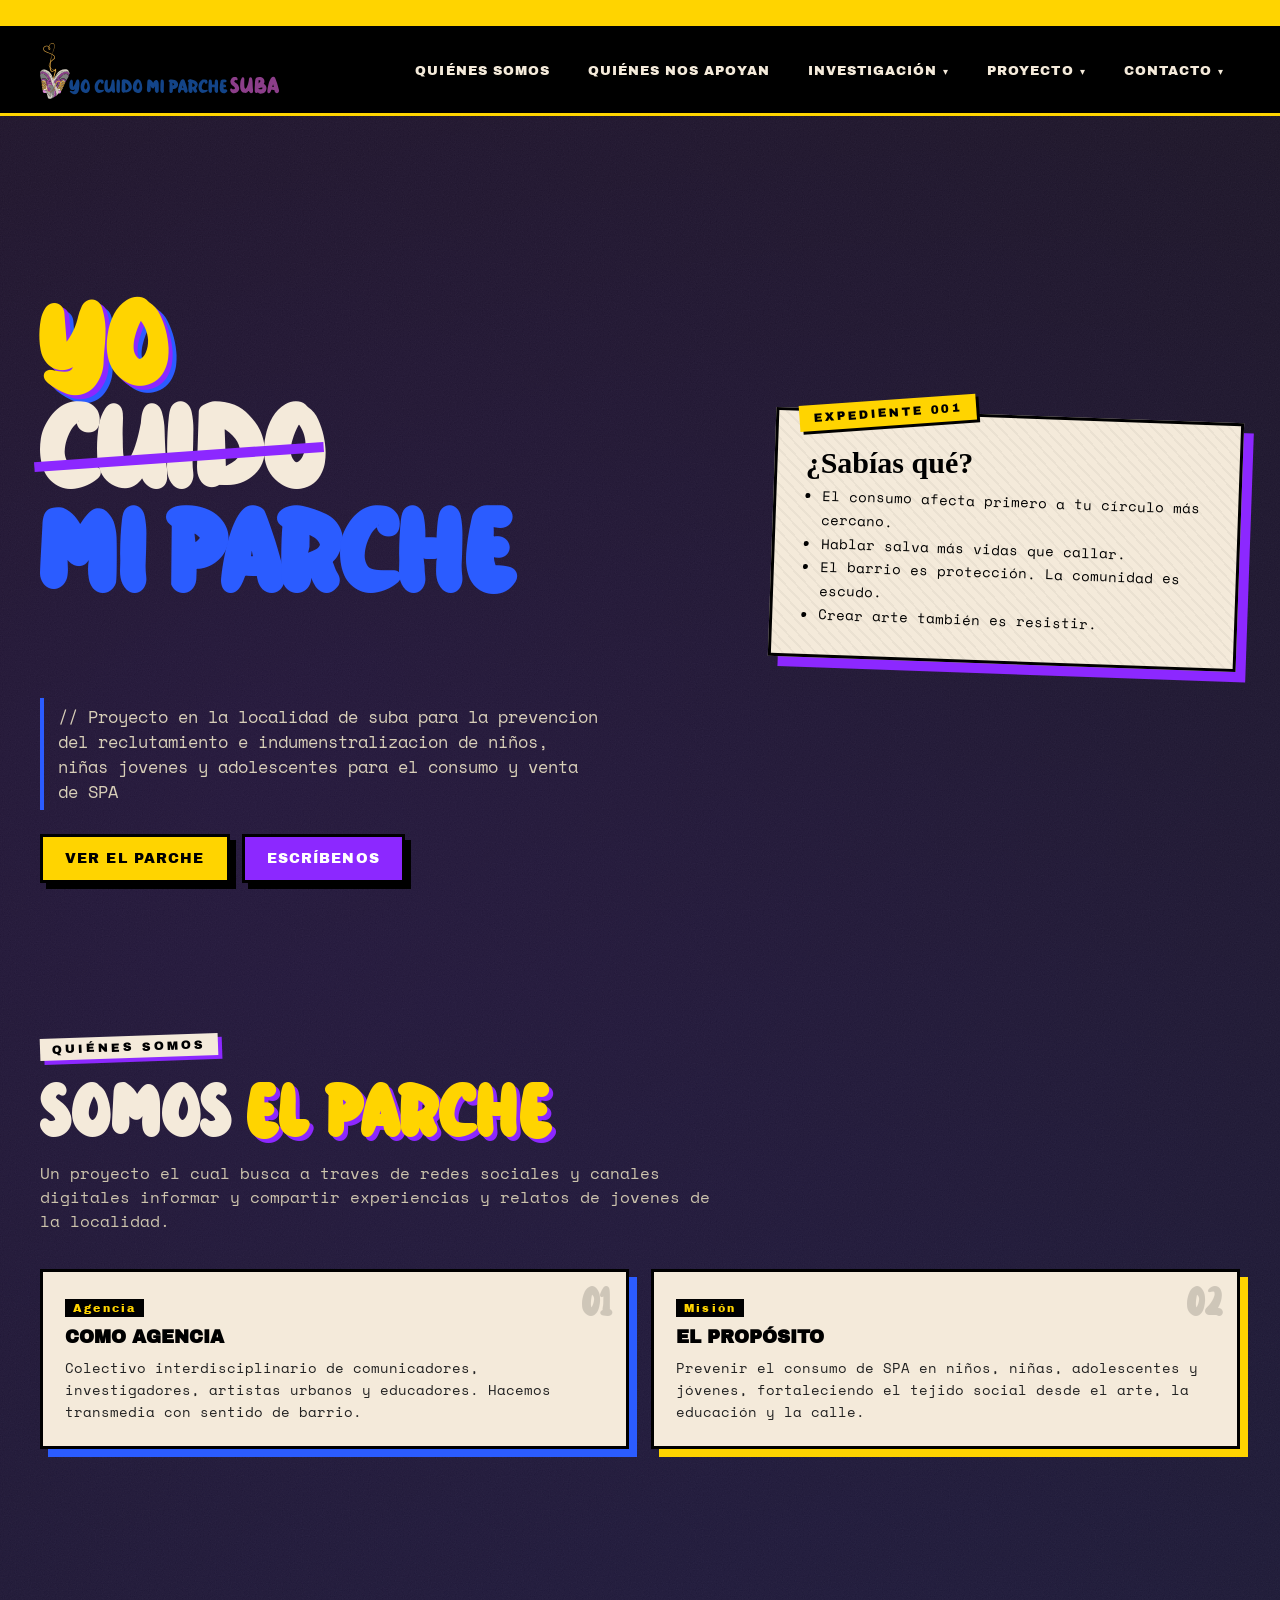
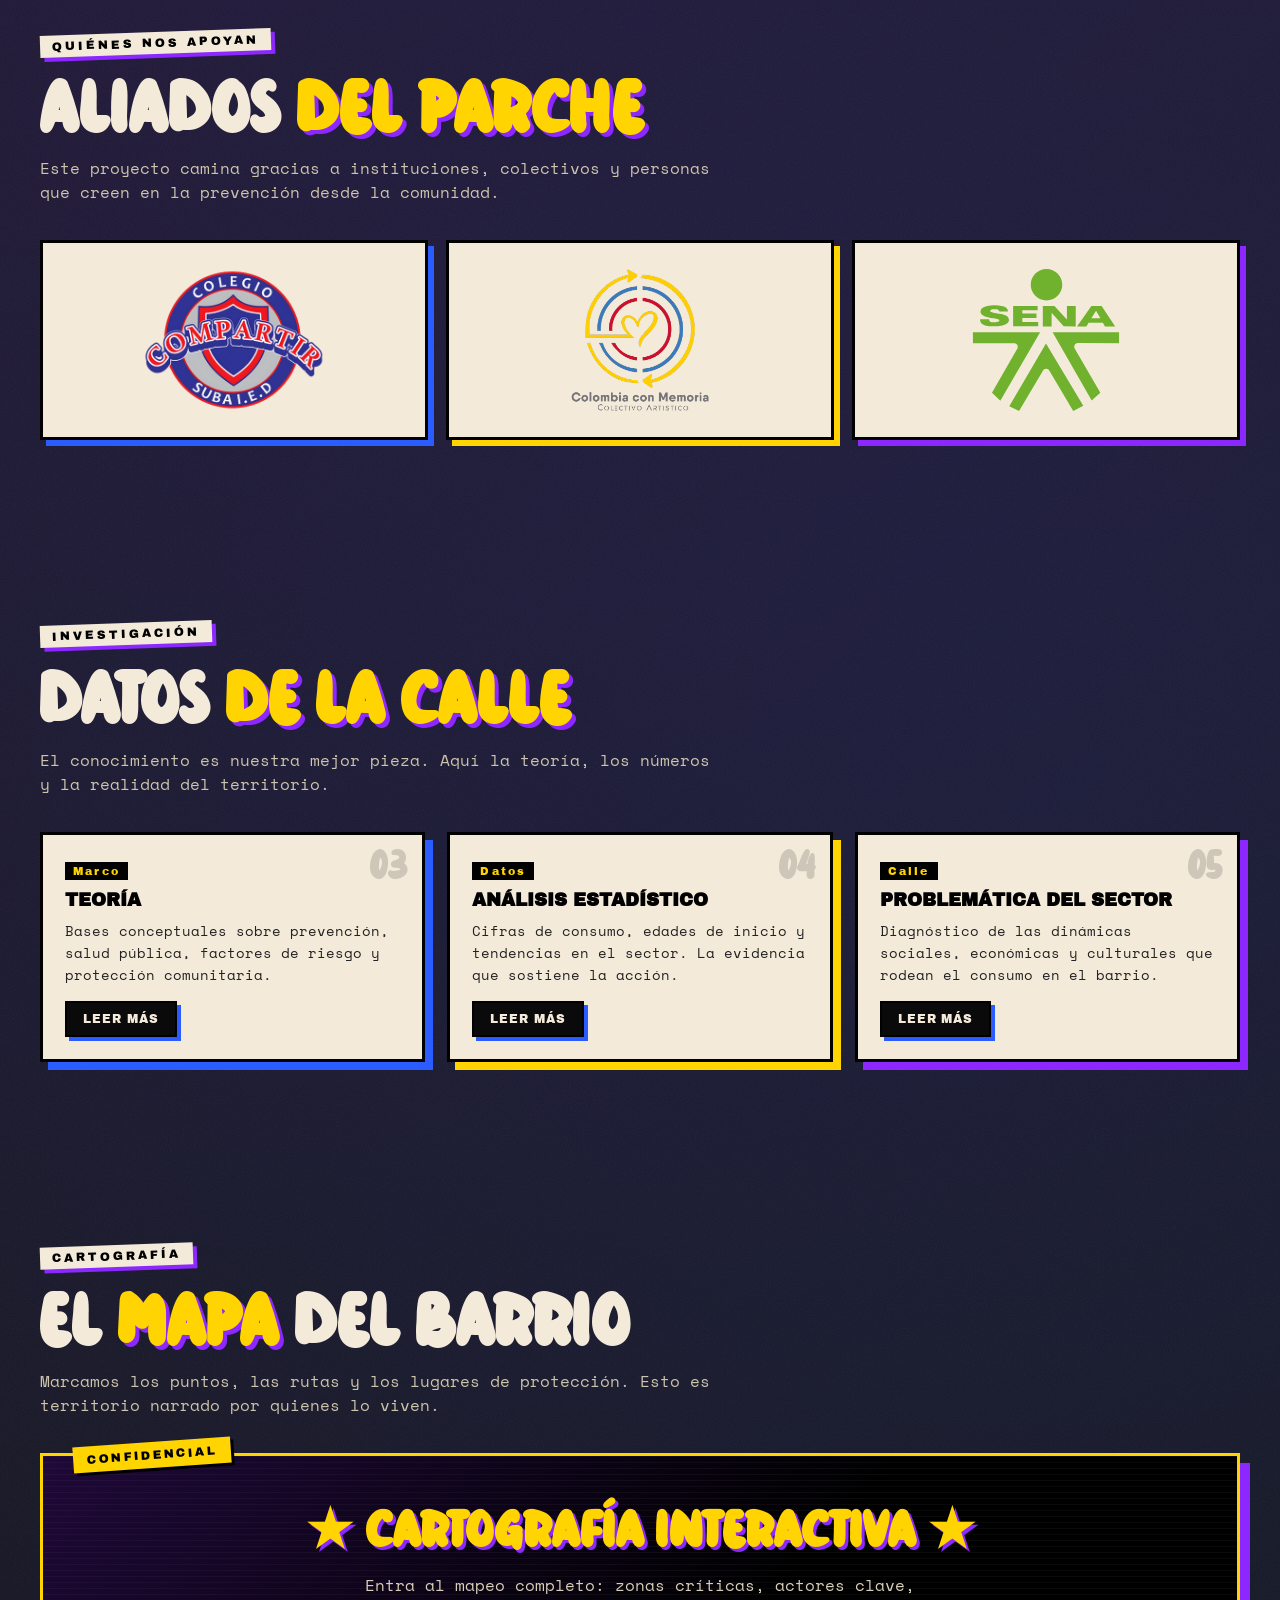
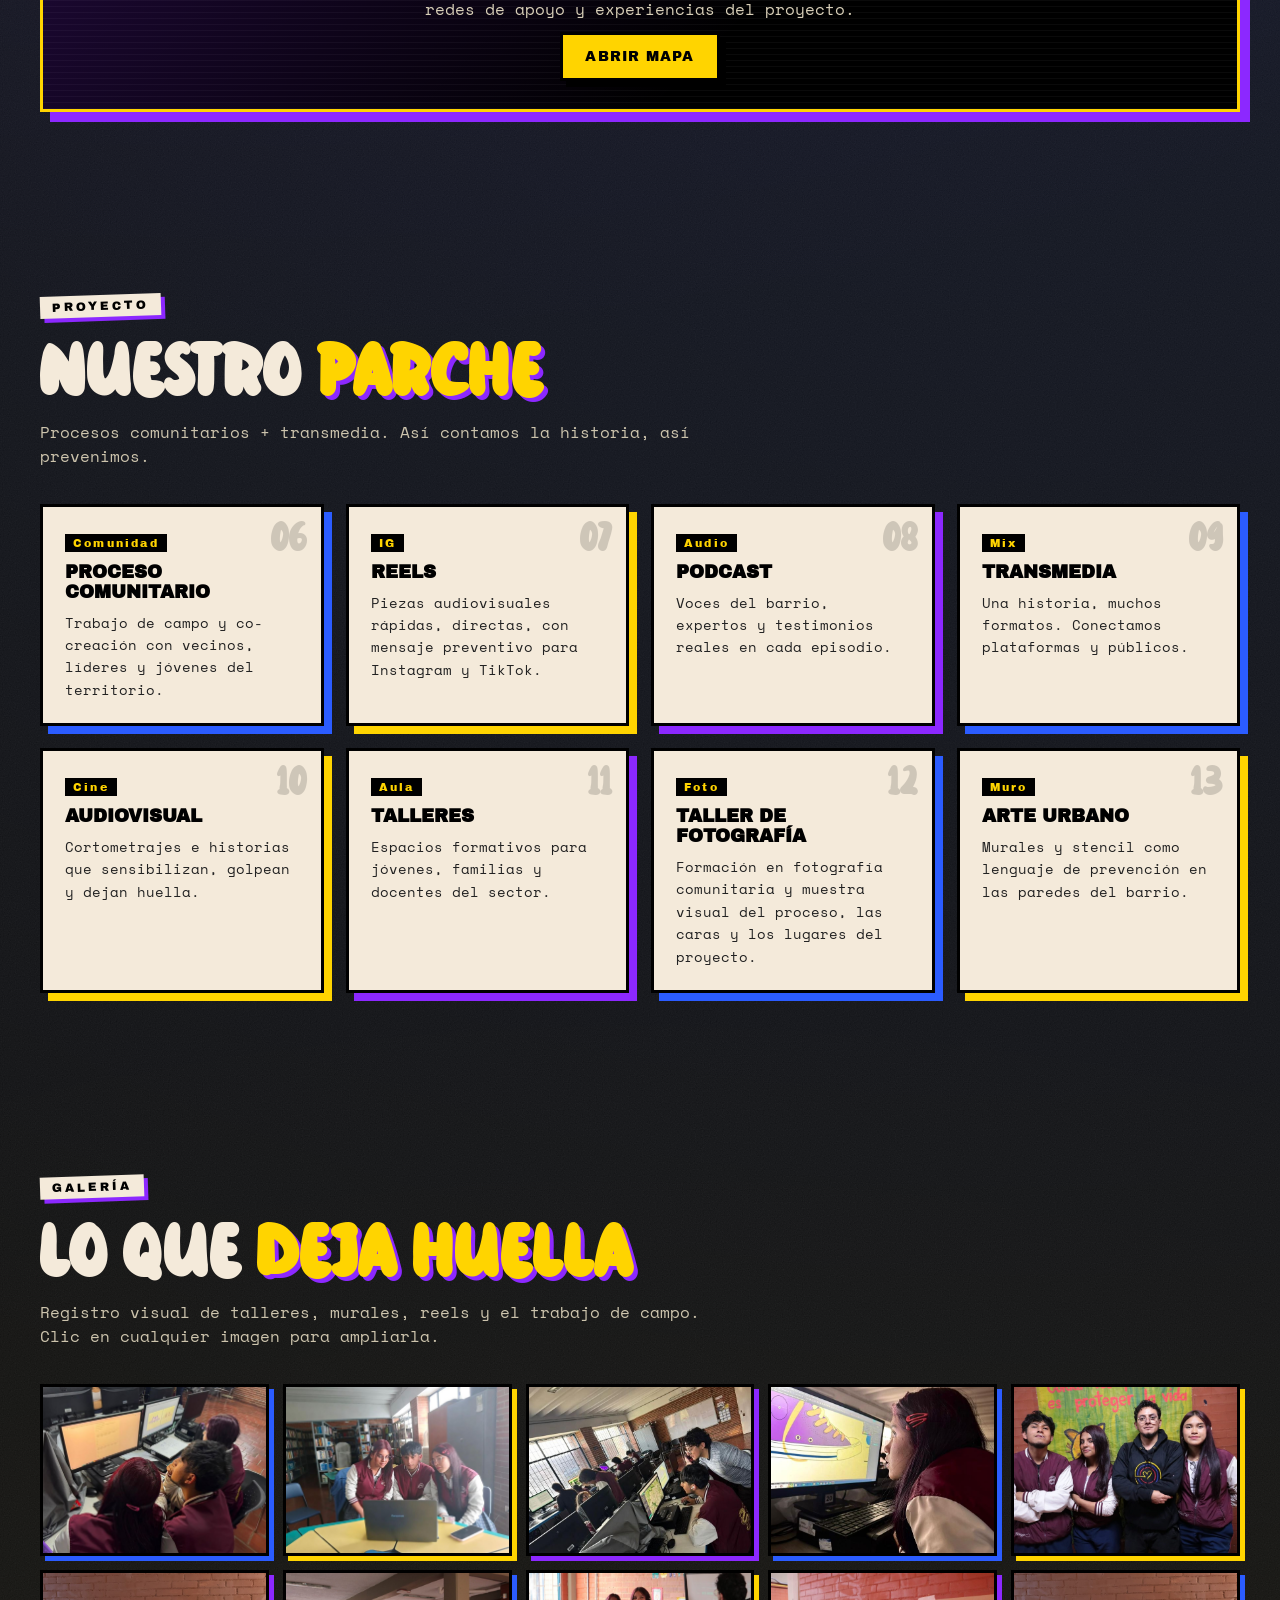
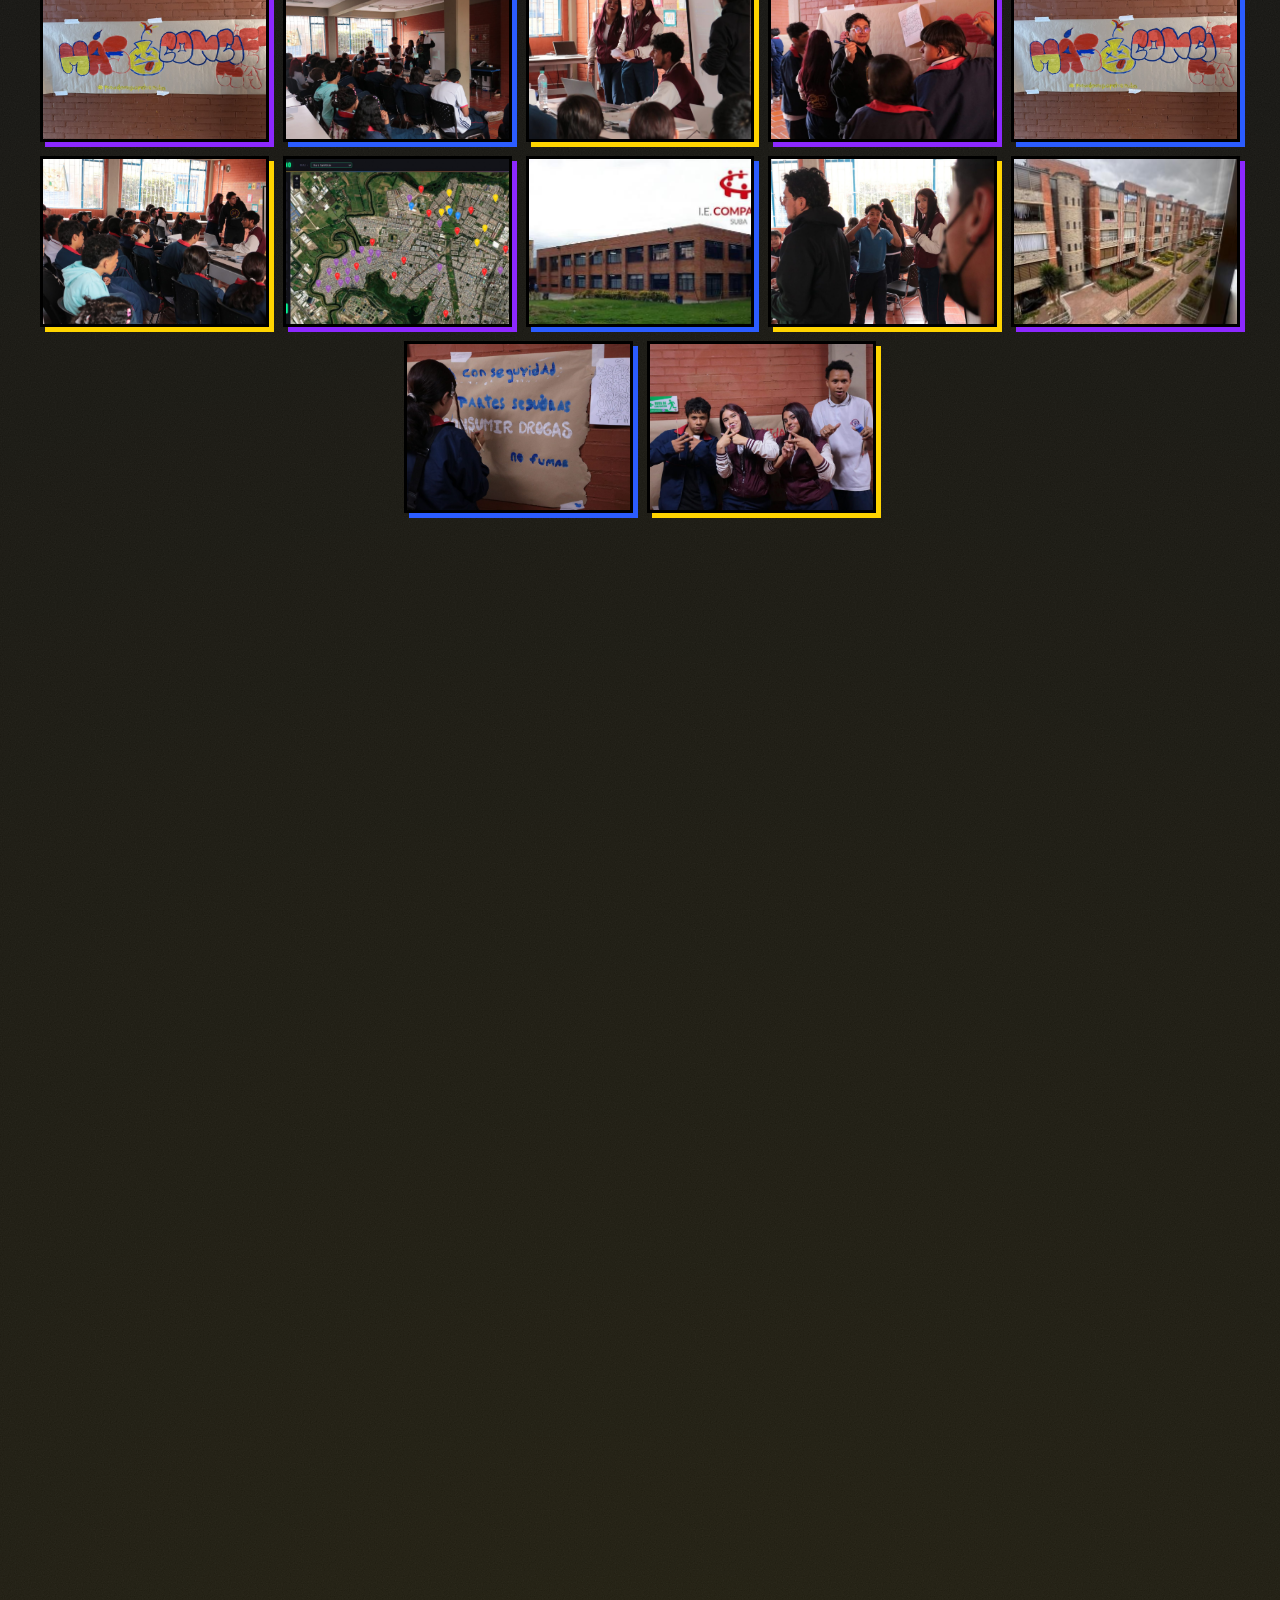
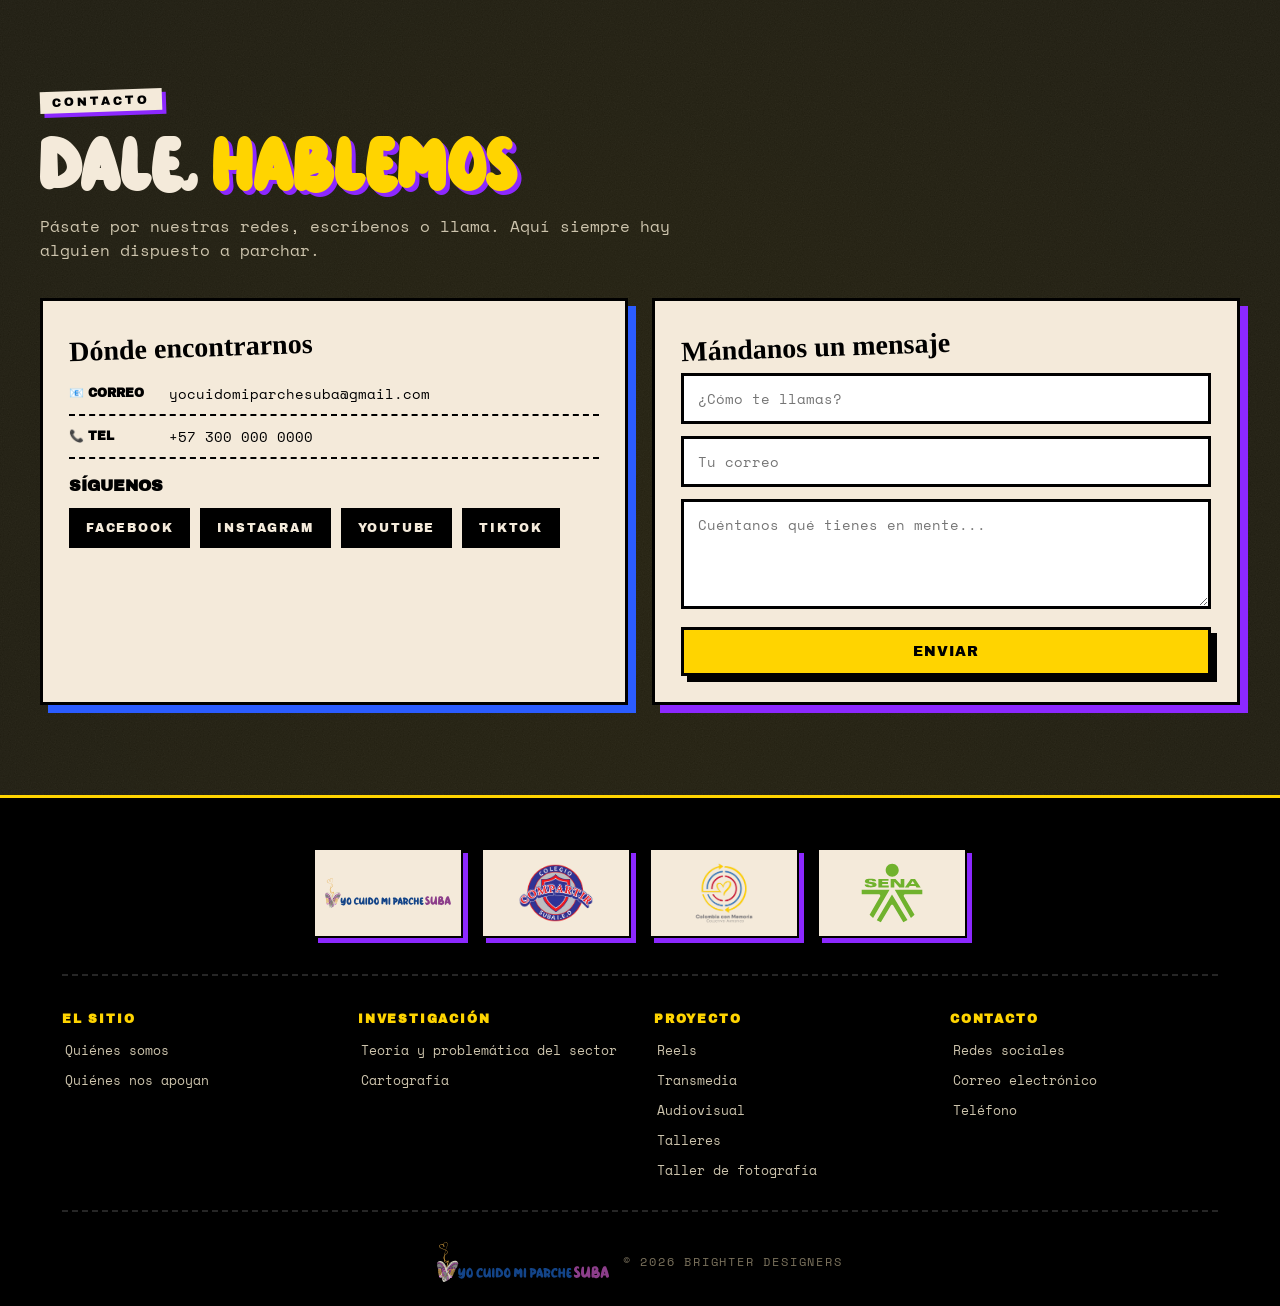
==== index.html @ 17ec66f8 "Add files via upload" ====
<!DOCTYPE html>
<html lang="es">
<head>
<meta charset="UTF-8" />
<meta name="viewport" content="width=device-width, initial-scale=1.0" />
<title>PREVENCIÓN SPA — La Calle Habla</title>
<meta name="description" content="Proyecto urbano de prevención del consumo de sustancias psicoactivas. Investigación, cartografía, talleres y transmedia desde el barrio." />
<link rel="preconnect" href="https://fonts.googleapis.com">
<link rel="preconnect" href="https://fonts.gstatic.com" crossorigin>
<link href="https://fonts.googleapis.com/css2?family=Permanent+Marker&family=Archivo+Black&family=Space+Mono:wght@400;700&display=swap" rel="stylesheet">
<style>
@font-face{
  font-family:'Watermelon Sugar';
  src:url([data-uri]) format('truetype');
  font-weight:normal;
  font-style:normal;
  font-display:swap;
}

:root{
  --bg:#111111;
  --bg-2:#1a1a1a;
  --paper:#f4eada;
  --ink:#0a0a0a;
  --amarillo:#ffd400;
  --azul:#2b5cff;
  --morado:#8c28ff;
  --border:#0a0a0a;
}
*{box-sizing:border-box}
html{scroll-behavior:smooth}
html,body{margin:0;padding:0;background:var(--bg);color:var(--paper);font-family:'Space Mono',monospace;overflow-x:hidden}
body{
  background-color:#111;
  background-image:
    radial-gradient(circle at 20% 10%, rgba(140,40,255,.14), transparent 40%),
    radial-gradient(circle at 80% 30%, rgba(43,92,255,.12), transparent 45%),
    radial-gradient(circle at 50% 90%, rgba(255,212,0,.08), transparent 40%),
    url("data:image/svg+xml;utf8,<svg xmlns='http://www.w3.org/2000/svg' width='200' height='200'><filter id='n'><feTurbulence type='fractalNoise' baseFrequency='0.85' numOctaves='2' stitchTiles='stitch'/><feColorMatrix values='0 0 0 0 1  0 0 0 0 1  0 0 0 0 1  0 0 0 0.06 0'/></filter><rect width='100%' height='100%' filter='url(%23n)'/></svg>");
}
a{color:inherit;text-decoration:none}
.container{max-width:1200px;margin:0 auto;padding:0 22px}

/* ====== TAPE ====== */
.tape{
  position:absolute;background:var(--amarillo);color:#000;font-family:'Archivo Black',sans-serif;
  padding:6px 14px;font-size:12px;letter-spacing:.2em;text-transform:uppercase;
  box-shadow:3px 3px 0 #000;
}

/* ====== NAV ====== */
header.nav{
  position:sticky;top:0;z-index:60;
  background:#000;
  border-bottom:3px solid var(--amarillo);
}
.ticker{
  background:var(--amarillo);color:#000;font-family:'Archivo Black',sans-serif;
  font-size:12px;letter-spacing:.25em;padding:6px 0;overflow:hidden;white-space:nowrap;
  border-bottom:3px solid #000;
}
.ticker span{display:inline-block;padding-left:100%;animation:slide 22s linear infinite}
@keyframes slide{0%{transform:translateX(0)}100%{transform:translateX(-100%)}}

.nav-inner{display:flex;align-items:center;justify-content:space-between;padding:14px 0}
.brand{display:flex;align-items:center;gap:12px}
.brand-logo{
  height:56px;width:auto;display:block;
}
.brand .tag{
  font-family:'Permanent Marker',cursive;font-size:28px;color:var(--paper);
  transform:rotate(-4deg);text-shadow:3px 3px 0 var(--morado);
}
.brand .dot{width:14px;height:14px;background:var(--morado);border-radius:50%;box-shadow:0 0 12px var(--morado)}
nav ul{display:flex;gap:6px;list-style:none;margin:0;padding:0;flex-wrap:wrap}
nav li{position:relative}
nav a.btn-nav{
  font-family:'Archivo Black',sans-serif;text-transform:uppercase;
  padding:10px 14px;font-size:13px;color:var(--paper);
  border:2px solid transparent;letter-spacing:.08em;
  transition:all .15s;display:inline-flex;align-items:center;gap:6px;
}
nav a.btn-nav:hover, nav a.btn-nav.active{background:var(--paper);color:#000;transform:rotate(-2deg)}
nav a.btn-nav .caret{font-size:10px;transition:transform .2s}
nav li.has-dropdown.open a.btn-nav .caret{transform:rotate(180deg)}
@media(min-width:821px){
  nav li.has-dropdown:hover > a.btn-nav{background:var(--azul);color:#000;transform:none}
  nav li.has-dropdown:hover > a.btn-nav .caret{transform:rotate(180deg)}
}
.menu-toggle{display:none;background:var(--amarillo);border:2px solid #000;font-family:'Archivo Black',sans-serif;padding:8px 12px;cursor:pointer}

/* DROPDOWN */
.dropdown{
  position:absolute;top:calc(100% + 8px);left:0;min-width:280px;
  background:var(--bg-2);border:3px solid var(--azul);
  box-shadow:8px 8px 0 var(--morado);
  padding:0;display:none;flex-direction:column;z-index:80;
  overflow:hidden;
}
/* Escritorio: abre con hover, como un menú normal que funciona con el mouse */
@media(min-width:821px){
  nav li.has-dropdown:hover .dropdown,
  nav li.has-dropdown.open .dropdown{display:flex}
}
/* Móvil/táctil: solo abre por clic (controlado por JS con la clase .open) */
@media(max-width:820px){
  nav li.has-dropdown.open .dropdown{display:flex}
}
.dropdown a{
  font-family:'Archivo Black',sans-serif;text-transform:uppercase;font-size:12px;
  color:var(--paper);padding:14px 16px;letter-spacing:.05em;
  border-bottom:1px solid rgba(255,255,255,.1);
  transition:.15s;
}
.dropdown a:last-child{border-bottom:none}
.dropdown a:hover{background:rgba(43,92,255,.18);color:var(--azul);padding-left:20px}

/* ====== HERO ====== */
.hero{padding:80px 0 60px;position:relative}
.hero-grid{display:grid;grid-template-columns:1.2fr .8fr;gap:30px;align-items:center}
@media(max-width:900px){.hero-grid{grid-template-columns:1fr}}
.stencil{
  font-family:'Watermelon Sugar',sans-serif;
  font-size:clamp(48px,9vw,120px);line-height:.9;letter-spacing:-.02em;
  color:var(--paper);text-transform:uppercase;
}
.stencil .spray{
  color:var(--amarillo);
  text-shadow:
    4px 4px 0 var(--morado),
    8px 8px 0 var(--azul);
  transform:rotate(-2deg);display:inline-block;
}
.stencil .crossed{position:relative;display:inline-block}
.stencil .crossed::after{
  content:"";position:absolute;left:-6px;right:-6px;top:55%;height:10px;background:var(--morado);
  transform:rotate(-4deg);
}
.hero p.lead{
  font-family:'Space Mono',monospace;font-size:17px;color:#d8cfb8;max-width:560px;
  border-left:4px solid var(--azul);padding:6px 0 6px 14px;margin-top:18px;
}
.cta{margin-top:24px;display:flex;gap:12px;flex-wrap:wrap}
.btn{
  font-family:'Archivo Black',sans-serif;text-transform:uppercase;letter-spacing:.08em;
  padding:14px 22px;font-size:14px;cursor:pointer;border:3px solid #000;
  box-shadow:6px 6px 0 #000;transition:transform .12s, box-shadow .12s;
}
.btn:active{transform:translate(6px,6px);box-shadow:0 0 0 #000}
.btn-yellow{background:var(--amarillo);color:#000}
.btn-morado{background:var(--morado);color:#fff}
.btn-azul{background:var(--azul);color:#fff}

.hero-art{
  position:relative;background:var(--paper);color:#000;border:3px solid #000;
  box-shadow:10px 10px 0 var(--morado);padding:28px;transform:rotate(2deg);
  background-image:
    repeating-linear-gradient(45deg, rgba(0,0,0,.04) 0 2px, transparent 2px 8px);
}
.hero-art h3{font-family:'Permanent Marker',cursive;font-size:30px;margin:0 0 8px;color:#000;transform:rotate(-2deg)}
.hero-art ul{font-family:'Space Mono',monospace;padding-left:18px;margin:10px 0 0;font-size:14px;line-height:1.7}
.hero-art .tape{top:-14px;left:20px;transform:rotate(-6deg)}

/* ====== SECTIONS ====== */
section.block{padding:90px 0;position:relative}
.section-head{margin-bottom:36px;position:relative}
.kicker{
  display:inline-block;background:var(--paper);color:#000;
  font-family:'Archivo Black',sans-serif;padding:4px 12px;font-size:12px;letter-spacing:.25em;text-transform:uppercase;
  transform:rotate(-2deg);box-shadow:4px 4px 0 var(--morado);
}
.section-head h2{
  font-family:'Watermelon Sugar',sans-serif;font-size:clamp(36px,6vw,72px);text-transform:uppercase;
  margin:18px 0 10px;line-height:.95;color:var(--paper);
}
.section-head h2 em{font-style:normal;color:var(--amarillo);text-shadow:4px 4px 0 var(--morado)}
.section-head p{color:#cdc4ad;max-width:680px;font-size:16px}

.grid{display:grid;gap:22px}
.grid-2{grid-template-columns:repeat(2,1fr)}
.grid-3{grid-template-columns:repeat(3,1fr)}
.grid-4{grid-template-columns:repeat(4,1fr)}
@media(max-width:900px){.grid-3,.grid-4{grid-template-columns:1fr 1fr}}
@media(max-width:600px){.grid-2,.grid-3,.grid-4{grid-template-columns:1fr}}

.card{
  background:var(--paper);color:#000;border:3px solid #000;
  box-shadow:8px 8px 0 #000;padding:22px;position:relative;transition:.18s;
}
.card:nth-child(3n){box-shadow:8px 8px 0 var(--morado)}
.card:nth-child(3n+1){box-shadow:8px 8px 0 var(--azul)}
.card:nth-child(3n+2){box-shadow:8px 8px 0 var(--amarillo)}
.card:hover{transform:translate(-2px,-2px) rotate(-1deg)}
.card .num{
  font-family:'Watermelon Sugar',sans-serif;font-size:42px;line-height:1;color:#000;opacity:.15;
  position:absolute;right:14px;top:8px;
}
.card h3{font-family:'Archivo Black',sans-serif;text-transform:uppercase;font-size:18px;margin:0 0 10px}
.card p{font-family:'Space Mono',monospace;font-size:14px;line-height:1.6;margin:0;color:#222}
.card .chip{
  display:inline-block;background:#000;color:var(--amarillo);
  font-family:'Archivo Black',sans-serif;font-size:11px;letter-spacing:.2em;padding:3px 8px;margin-bottom:10px;
}

/* Recuadros de "Nuestro Parche" convertidos en botones/enlaces */
.card-link{
  display:block;text-decoration:none;cursor:pointer;
}
.card-link:hover{text-decoration:none}

/* CARTOGRAFIA */
.map-wall{
  background:#000;border:3px solid var(--amarillo);padding:42px;text-align:center;position:relative;
  background-image:
    linear-gradient(135deg, rgba(140,40,255,.22), transparent 60%),
    repeating-linear-gradient(0deg, rgba(255,255,255,.04) 0 1px, transparent 1px 6px);
  box-shadow:10px 10px 0 var(--morado);
}
.map-wall h3{
  font-family:'Watermelon Sugar',sans-serif;font-size:clamp(28px,5vw,52px);margin:0;color:var(--amarillo);
  text-shadow:3px 3px 0 var(--morado);text-transform:uppercase;
}
.map-wall p{color:#d8cfb8;margin:14px auto 22px;max-width:560px}
.map-wall .tape{top:-14px;left:30px;transform:rotate(-4deg)}

/* ALIADOS / QUIENES NOS APOYAN */
.aliados-grid{display:grid;grid-template-columns:repeat(3,1fr);gap:18px}
@media(max-width:700px){.aliados-grid{grid-template-columns:1fr}}
.aliado{
  background:var(--paper);border:3px solid #000;box-shadow:6px 6px 0 var(--azul);
  transition:.18s;
  display:flex;align-items:center;justify-content:center;
  height:200px;padding:20px;
}
.aliado:nth-child(3n){box-shadow:6px 6px 0 var(--morado)}
.aliado:nth-child(3n+2){box-shadow:6px 6px 0 var(--amarillo)}
.aliado:hover{transform:translate(-2px,-2px)}
.aliado-logo{
  display:block;max-width:100%;max-height:160px;width:auto;height:auto;object-fit:contain;
}

/* GALERIA */
.gallery-grid{display:grid;grid-template-columns:repeat(10,1fr);gap:14px}
.gallery-item{grid-column:span 2}
/* Escritorio (5 por fila): centra los 2 últimos */
@media(min-width:1001px){
  .gallery-item:nth-child(5n+1):nth-last-child(2){grid-column:4 / span 2}
  .gallery-item:nth-child(5n+2):last-child{grid-column:6 / span 2}
}
/* Tablet (3 por fila): centra los 2 últimos */
@media(min-width:641px) and (max-width:1000px){
  .gallery-grid{grid-template-columns:repeat(6,1fr)}
  .gallery-item:nth-child(3n+1):nth-last-child(2){grid-column:2 / span 2}
  .gallery-item:nth-child(3n+2):last-child{grid-column:4 / span 2}
}
/* Móvil (2 por fila): centra el último si queda solo */
@media(max-width:640px){
  .gallery-grid{grid-template-columns:repeat(4,1fr)}
  .gallery-item:nth-child(2n+1):last-child{grid-column:2 / span 2}
}
.gallery-item{
  position:relative;overflow:hidden;border:3px solid #000;cursor:pointer;
  box-shadow:5px 5px 0 #000;aspect-ratio:4/3;background:#000;
}
.gallery-item:nth-child(3n){box-shadow:5px 5px 0 var(--morado)}
.gallery-item:nth-child(3n+1){box-shadow:5px 5px 0 var(--azul)}
.gallery-item:nth-child(3n+2){box-shadow:5px 5px 0 var(--amarillo)}
.gallery-item img{width:100%;height:100%;object-fit:cover;display:block;transition:transform .3s}
.gallery-item:hover img{transform:scale(1.08)}
.gallery-item .gcap{
  position:absolute;left:0;right:0;bottom:0;background:rgba(0,0,0,.75);color:var(--amarillo);
  font-family:'Archivo Black',sans-serif;font-size:10px;letter-spacing:.15em;text-transform:uppercase;
  padding:6px 8px;transform:translateY(100%);transition:.2s;
}
.gallery-item:hover .gcap{transform:translateY(0)}

.lightbox{
  position:fixed;inset:0;background:rgba(0,0,0,.9);z-index:200;
  display:none;align-items:center;justify-content:center;padding:30px;
}
.lightbox.open{display:flex}
.lightbox img{max-width:min(900px,92vw);max-height:82vh;border:4px solid var(--amarillo);box-shadow:10px 10px 0 var(--morado)}
.lightbox-close{
  position:absolute;top:22px;right:28px;background:var(--amarillo);border:3px solid #000;
  font-family:'Archivo Black',sans-serif;padding:8px 14px;cursor:pointer;font-size:14px;
}
.lightbox-nav{position:absolute;top:50%;transform:translateY(-50%);background:var(--amarillo);border:3px solid #000;font-family:'Archivo Black',sans-serif;padding:10px 14px;cursor:pointer;font-size:18px}
.lightbox-prev{left:24px}
.lightbox-next{right:24px}

/* Botón "Leer más" en las tarjetas de Datos de la calle */
.btn-leer-mas{
  margin-top:14px;background:var(--ink);color:var(--paper);border:2px solid #000;
  font-family:'Archivo Black',sans-serif;text-transform:uppercase;letter-spacing:.08em;
  font-size:12px;padding:9px 16px;cursor:pointer;box-shadow:4px 4px 0 var(--azul);
  transition:.15s;
}
.btn-leer-mas:hover{transform:translate(-2px,-2px);box-shadow:6px 6px 0 var(--azul);background:var(--amarillo);color:#000}

/* Lightbox de texto (Teoría / Análisis / Problemática) */
.text-lightbox-content{
  background:var(--paper);color:#000;border:4px solid var(--amarillo);box-shadow:10px 10px 0 var(--morado);
  max-width:min(700px,92vw);max-height:82vh;overflow-y:auto;padding:36px 32px;
}
.text-lightbox-content .chip{margin-bottom:12px;display:inline-block}
.text-lightbox-content h3{font-family:'Archivo Black',sans-serif;text-transform:uppercase;font-size:26px;margin:6px 0 18px}
.text-lightbox-content p{font-family:'Space Mono',monospace;font-size:15px;line-height:1.7;margin:0 0 16px;color:#2a2a2a}
.text-lightbox-content p:last-child{margin-bottom:0}

/* CONTACT */
/* VIDEO */
.video-wrap{max-width:980px;margin:0 auto;position:relative}
.video-wrap .tape{top:-14px;left:30px;transform:rotate(-4deg);z-index:2}
.video-frame{
  display:block;text-decoration:none;cursor:pointer;transition:transform .15s, box-shadow .15s;
  position:relative;aspect-ratio:16/9;background-size:cover;background-position:center;background:#000;border:3px solid var(--amarillo);
  box-shadow:10px 10px 0 var(--morado);overflow:hidden;
  background-image:
    linear-gradient(135deg, rgba(140,40,255,.22), transparent 60%),
    repeating-linear-gradient(0deg, rgba(255,255,255,.04) 0 1px, transparent 1px 6px);
}
.video-frame:hover{transform:translate(-3px,-3px);box-shadow:13px 13px 0 var(--morado)}
.video-frame.has-thumb::after{content:"";position:absolute;inset:0;background:rgba(0,0,0,.28);transition:background .15s}
.video-frame.has-thumb:hover::after{background:rgba(0,0,0,.1)}
.video-frame.has-thumb .video-placeholder{z-index:1}
.video-frame.has-thumb .video-placeholder strong,.video-frame.has-thumb .video-placeholder span{display:none}
.video-cta{
  position:absolute;right:14px;bottom:14px;z-index:2;background:var(--amarillo);color:#000;
  font-family:'Archivo Black',sans-serif;font-size:12px;letter-spacing:.15em;text-transform:uppercase;
  padding:8px 14px;border:3px solid #000;box-shadow:4px 4px 0 #000;
}
.video-placeholder{
  position:absolute;inset:0;display:flex;flex-direction:column;align-items:center;justify-content:center;
  gap:16px;text-align:center;padding:20px;
}
.video-play{
  width:84px;height:84px;background:var(--amarillo);border:3px solid #000;box-shadow:6px 6px 0 #000;
  display:flex;align-items:center;justify-content:center;transform:rotate(-4deg);
}
.video-play::before{
  content:"";border-style:solid;border-width:16px 0 16px 28px;border-color:transparent transparent transparent #000;margin-left:6px;
}
.video-placeholder strong{
  font-family:'Watermelon Sugar',sans-serif;font-size:clamp(22px,4vw,40px);color:var(--amarillo);
  text-shadow:3px 3px 0 var(--morado);text-transform:uppercase;font-weight:400;
}
.video-placeholder span{font-family:'Space Mono',monospace;color:#d8cfb8;font-size:14px}
.video-caption{
  margin:22px 0 0;font-family:'Space Mono',monospace;font-size:14px;color:#cdc4ad;
  border-left:4px solid var(--azul);padding:4px 0 4px 14px;
}

.contact-grid{display:grid;grid-template-columns:1fr 1fr;gap:24px}
@media(max-width:800px){.contact-grid{grid-template-columns:1fr}}
.contact-card{background:var(--paper);color:#000;border:3px solid #000;box-shadow:8px 8px 0 var(--azul);padding:26px;position:relative}
.contact-card h3{font-family:'Permanent Marker',cursive;font-size:28px;margin:0 0 14px;transform:rotate(-2deg)}
.info-row{display:flex;align-items:center;gap:10px;padding:10px 0;border-bottom:2px dashed #000;font-family:'Space Mono',monospace;font-size:14px}
.info-row:last-child{border-bottom:0}
.info-row b{font-family:'Archivo Black',sans-serif;text-transform:uppercase;font-size:12px;min-width:90px}
.socials{display:flex;flex-wrap:wrap;gap:10px;margin-top:14px}
.social{
  display:inline-flex;align-items:center;gap:6px;padding:10px 14px;
  background:#000;color:var(--paper);border:3px solid #000;font-family:'Archivo Black',sans-serif;
  font-size:12px;letter-spacing:.15em;text-transform:uppercase;transition:.15s;
}
.social:hover{background:var(--amarillo);color:#000}

form input,form textarea{
  width:100%;padding:12px 14px;background:#fff;border:3px solid #000;
  font-family:'Space Mono',monospace;font-size:14px;margin-bottom:12px;color:#000;
}
form textarea{min-height:110px;resize:vertical}
form input:focus,form textarea:focus{outline:0;background:var(--amarillo)}

footer{
  background:#000;border-top:3px solid var(--amarillo);
  padding:50px 0 24px;color:#9a9079;font-family:'Space Mono',monospace;font-size:12px;
}

/* Fila de logos: el logo cargado + espacio para 3 aliados más */
.footer-logos{
  display:flex;flex-wrap:wrap;gap:18px;align-items:center;justify-content:center;
  padding-bottom:36px;margin-bottom:36px;border-bottom:2px dashed rgba(255,255,255,.15);
}
.footer-logo-slot{
  width:150px;height:90px;display:flex;align-items:center;justify-content:center;
  background:#141414;border:2px dashed rgba(255,255,255,.25);
}
.footer-logo-slot.filled{
  background:var(--paper);border:2px solid #000;box-shadow:5px 5px 0 var(--morado);padding:10px;
}
.footer-logo-slot.filled img{max-width:100%;max-height:100%;object-fit:contain}
.footer-logo-slot span{
  font-family:'Archivo Black',sans-serif;text-transform:uppercase;font-size:11px;
  letter-spacing:.1em;color:#5a5546;text-align:center;padding:0 10px;
}

/* Lista de botones funcionales */
.footer-links{
  display:grid;grid-template-columns:repeat(4,1fr);gap:28px;
  padding-bottom:30px;margin-bottom:30px;border-bottom:2px dashed rgba(255,255,255,.15);
}
@media(max-width:800px){.footer-links{grid-template-columns:repeat(2,1fr)}}
@media(max-width:480px){.footer-links{grid-template-columns:1fr}}
.footer-col h4{
  font-family:'Archivo Black',sans-serif;text-transform:uppercase;letter-spacing:.15em;
  font-size:12px;color:var(--amarillo);margin:0 0 14px;
}
.footer-col ul{list-style:none;margin:0;padding:0;display:flex;flex-direction:column;gap:10px}
.footer-col a{
  font-family:'Space Mono',monospace;font-size:13px;color:#cdc4ad;transition:.15s;
  border-left:3px solid transparent;padding-left:0;
}
.footer-col a:hover{color:var(--azul);border-left:3px solid var(--azul);padding-left:8px}

.footer-bottom{
  display:flex;flex-wrap:wrap;align-items:center;justify-content:center;gap:14px;
  text-align:center;letter-spacing:.15em;text-transform:uppercase;
}
.footer-bottom .tag{font-family:'Permanent Marker',cursive;color:var(--morado);font-size:24px;text-transform:none}
.footer-bottom-logo{height:40px;width:auto}
.footer-bottom p{margin:0;color:#7a715c}

/* MOBILE NAV */
@media(max-width:820px){
  nav ul{
    position:absolute;top:90px;right:14px;left:14px;flex-direction:column;
    background:#000;border:3px solid var(--amarillo);padding:10px;display:none;
    max-height:75vh;overflow-y:auto;
  }
  nav ul.open{display:flex}
  .menu-toggle{display:inline-block}
  .dropdown{position:static;box-shadow:none;border:none;border-left:3px solid var(--amarillo);margin:4px 0 6px 10px;min-width:0}
}

.reveal{opacity:0;transform:translateY(20px) rotate(-1deg);transition:.6s ease}
.reveal.in{opacity:1;transform:none}

</style>
</head>
<body>

<header class="nav">
  <div class="ticker"><span>★ LA CALLE HABLA · NO AL CONSUMO · CUIDA TU PARCHE · INFÓRMATE · RESISTE · CREA · COMUNIDAD ANTES QUE TODO ★ LA CALLE HABLA · NO AL CONSUMO · CUIDA TU PARCHE ·</span></div>
  <div class="container nav-inner">
    <div class="brand">
      <img src="[data-uri]" alt="Yo cuido mi parche" class="brand-logo" />
    </div>
    <button class="menu-toggle" id="menuBtn">MENÚ</button>
    <nav>
      <ul id="menu">
        <li><a class="btn-nav" href="#quienes">Quiénes somos</a></li>
        <li><a class="btn-nav" href="#apoyan">Quiénes nos apoyan</a></li>

        <li class="has-dropdown">
          <a class="btn-nav" href="#investigacion">Investigación <span class="caret">▾</span></a>
          <div class="dropdown">
            <a href="#teoria-problematica">Teoría y problemática del sector</a>
            <a href="#cartografia">Cartografía</a>
          </div>
        </li>

        <li class="has-dropdown">
          <a class="btn-nav" href="#proyecto">Proyecto <span class="caret">▾</span></a>
          <div class="dropdown">
            <a href="#reels">Reels</a>
            <a href="#transmedia">Transmedia</a>
            <a href="#audiovisual">Audiovisual</a>
            <a href="#talleres">Talleres</a>
            <a href="#taller-fotografia">Taller de fotografía</a>
          </div>
        </li>

        <li class="has-dropdown">
          <a class="btn-nav" href="#contacto">Contacto <span class="caret">▾</span></a>
          <div class="dropdown">
            <a href="#redes">Redes sociales</a>
            <a href="#correo">Correo electrónico</a>
            <a href="#telefono">Teléfono</a>
          </div>
        </li>
      </ul>
    </nav>
  </div>
</header>

<!-- HERO -->
<section class="hero container">
  <div class="hero-grid">
    <div>
      <h1 class="stencil">
        <span class="spray">YO</span><br/>
         <span class="crossed">CUIDO</span><br/>
        <span style="color:var(--azul)">MI PARCHE</span>
      </h1>
      <p class="lead">// Proyecto en la localidad de suba para la prevencion del reclutamiento e indumenstralizacion de niños, niñas jovenes y adolescentes para el consumo y venta de SPA</p>
      <div class="cta">
        <button class="btn btn-yellow" onclick="document.getElementById('proyecto').scrollIntoView({behavior:'smooth'})">VER EL PARCHE</button>
        <button class="btn btn-morado" onclick="document.getElementById('contacto').scrollIntoView({behavior:'smooth'})">ESCRÍBENOS</button>
      </div>
    </div>
    <div class="hero-art">
      <span class="tape">EXPEDIENTE 001</span>
      <h3>¿Sabías qué?</h3>
      <ul>
        <li>El consumo afecta primero a tu círculo más cercano.</li>
        <li>Hablar salva más vidas que callar.</li>
        <li>El barrio es protección. La comunidad es escudo.</li>
        <li>Crear arte también es resistir.</li>
      </ul>
    </div>
  </div>
</section>

<!-- QUIÉNES -->
<section id="quienes" class="block container">
  <div class="section-head reveal">
    <span class="kicker">Quiénes somos</span>
    <h2>SOMOS <em>EL PARCHE</em></h2>
    <p>Un proyecto el cual busca a traves de redes sociales y canales digitales informar y compartir experiencias y relatos de jovenes de la localidad.</p>
  </div>
  <div class="grid grid-2">
    <div class="card reveal"><span class="num">01</span><span class="chip">Agencia</span><h3>Como agencia</h3><p>Colectivo interdisciplinario de comunicadores, investigadores, artistas urbanos y educadores. Hacemos transmedia con sentido de barrio.</p></div>
    <div class="card reveal"><span class="num">02</span><span class="chip">Misión</span><h3>El propósito</h3><p>Prevenir el consumo de SPA en niños, niñas, adolescentes y jóvenes, fortaleciendo el tejido social desde el arte, la educación y la calle.</p></div>
  </div>
</section>

<!-- QUIÉNES NOS APOYAN -->
<section id="apoyan" class="block container">
  <div class="section-head reveal">
    <span class="kicker">Quiénes nos apoyan</span>
    <h2>ALIADOS <em>DEL PARCHE</em></h2>
    <p>Este proyecto camina gracias a instituciones, colectivos y personas que creen en la prevención desde la comunidad.</p>
  </div>
  <div class="aliados-grid">
    <div class="aliado reveal"><img src="[data-uri]" alt="Colegio Compartir Suba I.E.D." class="aliado-logo"></div>
    <div class="aliado reveal"><img src="[data-uri]" alt="Colombia con Memoria — Colectivo Artístico" class="aliado-logo"></div>
    <div class="aliado reveal"><img src="[data-uri]" alt="SENA" class="aliado-logo"></div>
  </div>
</section>

<!-- INVESTIGACIÓN -->
<section id="investigacion" class="block container">
  <div class="section-head reveal">
    <span class="kicker">Investigación</span>
    <h2>DATOS <em>DE LA CALLE</em></h2>
    <p>El conocimiento es nuestra mejor pieza. Aquí la teoría, los números y la realidad del territorio.</p>
  </div>
  <div class="grid grid-3" id="teoria-problematica">
    <div class="card reveal"><span class="num">03</span><span class="chip">Marco</span><h3>Teoría</h3><p>Bases conceptuales sobre prevención, salud pública, factores de riesgo y protección comunitaria.</p><button class="btn-leer-mas" data-lightbox-target="contenido-teoria">Leer más</button></div>
    <div class="card reveal"><span class="num">04</span><span class="chip">Datos</span><h3>Análisis estadístico</h3><p>Cifras de consumo, edades de inicio y tendencias en el sector. La evidencia que sostiene la acción.</p><button class="btn-leer-mas" data-lightbox-target="contenido-analisis">Leer más</button></div>
    <div class="card reveal"><span class="num">05</span><span class="chip">Calle</span><h3>Problemática del sector</h3><p>Diagnóstico de las dinámicas sociales, económicas y culturales que rodean el consumo en el barrio.</p><button class="btn-leer-mas" data-lightbox-target="contenido-problematica">Leer más</button></div>
  </div>
</section>

<!-- ============================================================
     CONTENIDO EDITABLE DE LOS LIGHTBOX DE "DATOS DE LA CALLE"
     Estos bloques están ocultos y solo se muestran dentro del
     lightbox emergente. Edita libremente el texto de cada uno
     (título, chip y párrafos) — no cambies los atributos id.
     ============================================================ -->
<div class="lightbox-text-source" id="contenido-teoria" hidden>
  <span class="chip">Marco</span>
  <h3>Teoría</h3>
  <p>[Escribe aquí el contenido de esta sección. Por ejemplo: bases conceptuales sobre prevención, salud pública, factores de riesgo y factores de protección comunitaria, y cómo se relacionan con el trabajo que hace el colectivo en el territorio.]</p>
  <p>[Puedes agregar un segundo párrafo aquí, con referencias, autores o marcos teóricos que sustenten el proyecto.]</p>
</div>

<div class="lightbox-text-source" id="contenido-analisis" hidden>
  <span class="chip">Datos</span>
  <h3>Análisis estadístico</h3>
  <p>[Escribe aquí las cifras y datos del sector: consumo, edades de inicio, tendencias u otra evidencia estadística que sostenga la acción del proyecto.]</p>
  <p>[Puedes agregar aquí la fuente de los datos, el año de la información y una breve interpretación de las cifras.]</p>
</div>

<div class="lightbox-text-source" id="contenido-problematica" hidden>
  <span class="chip">Calle</span>
  <h3>Problemática del sector</h3>
  <p>[Escribe aquí el diagnóstico de las dinámicas sociales, económicas y culturales que rodean el consumo en el barrio, tal como lo observa el colectivo en el territorio.]</p>
  <p>[Puedes agregar aquí ejemplos concretos, testimonios o factores locales que agraven o mitiguen la problemática.]</p>
</div>

<!-- CARTOGRAFÍA -->
<section id="cartografia" class="block container">
  <div class="section-head reveal">
    <span class="kicker">Cartografía</span>
    <h2>EL <em>MAPA</em> DEL BARRIO</h2>
    <p>Marcamos los puntos, las rutas y los lugares de protección. Esto es territorio narrado por quienes lo viven.</p>
  </div>
  <div class="map-wall reveal">
    <span class="tape">CONFIDENCIAL</span>
    <h3>★ CARTOGRAFÍA INTERACTIVA ★</h3>
    <p>Entra al mapeo completo: zonas críticas, actores clave, redes de apoyo y experiencias del proyecto.</p>
    <a class="btn btn-yellow" href="cartografia.html">ABRIR MAPA</a>
  </div>
</section>

<!-- PROYECTO -->
<section id="proyecto" class="block container">
  <div class="section-head reveal">
    <span class="kicker">Proyecto</span>
    <h2>NUESTRO <em>PARCHE</em></h2>
    <p>Procesos comunitarios + transmedia. Así contamos la historia, así prevenimos.</p>
  </div>
  <div class="grid grid-4">
    <a class="card card-link reveal" href="https://tu-pagina.com/proceso-comunitario" target="_blank" rel="noopener"><span class="num">06</span><span class="chip">Comunidad</span><h3>Proceso comunitario</h3><p>Trabajo de campo y co-creación con vecinos, líderes y jóvenes del territorio.</p></a>
    <a class="card card-link reveal" id="reels" href="https://www.instagram.com/yocuidomiparche?stkn=MXEzMm1ybG5ka3p3cA==" target="_blank" rel="noopener"><span class="num">07</span><span class="chip">IG</span><h3>Reels</h3><p>Piezas audiovisuales rápidas, directas, con mensaje preventivo para Instagram y TikTok.</p></a>
    <a class="card card-link reveal" href="https://tu-pagina.com/podcast" target="_blank" rel="noopener"><span class="num">08</span><span class="chip">Audio</span><h3>Podcast</h3><p>Voces del barrio, expertos y testimonios reales en cada episodio.</p></a>
    <a class="card card-link reveal" id="transmedia" href="https://tu-pagina.com/transmedia" target="_blank" rel="noopener"><span class="num">09</span><span class="chip">Mix</span><h3>Transmedia</h3><p>Una historia, muchos formatos. Conectamos plataformas y públicos.</p></a>
    <a class="card card-link reveal" id="audiovisual" href="https://tu-pagina.com/audiovisual" target="_blank" rel="noopener"><span class="num">10</span><span class="chip">Cine</span><h3>Audiovisual</h3><p>Cortometrajes e historias que sensibilizan, golpean y dejan huella.</p></a>
    <a class="card card-link reveal" id="talleres" href="https://tu-pagina.com/talleres" target="_blank" rel="noopener"><span class="num">11</span><span class="chip">Aula</span><h3>Talleres</h3><p>Espacios formativos para jóvenes, familias y docentes del sector.</p></a>
    <a class="card card-link reveal" id="taller-fotografia" href="https://tu-pagina.com/taller-fotografia" target="_blank" rel="noopener"><span class="num">12</span><span class="chip">Foto</span><h3>Taller de fotografía</h3><p>Formación en fotografía comunitaria y muestra visual del proceso, las caras y los lugares del proyecto.</p></a>
    <a class="card card-link reveal" href="https://tu-pagina.com/arte-urbano" target="_blank" rel="noopener"><span class="num">13</span><span class="chip">Muro</span><h3>Arte urbano</h3><p>Murales y stencil como lenguaje de prevención en las paredes del barrio.</p></a>
  </div>
</section>

<!-- GALERÍA -->
<section id="galeria" class="block container">
  <div class="section-head reveal">
    <span class="kicker">Galería</span>
    <h2>LO QUE <em>DEJA HUELLA</em></h2>
    <p>Registro visual de talleres, murales, reels y el trabajo de campo. Clic en cualquier imagen para ampliarla.</p>
  </div>
  <div class="gallery-grid" id="galleryGrid">
    <div class="gallery-item reveal"><img src="[data-uri]" alt="Estudiantes revisando el proceso creativo en sala de sistemas" loading="lazy"><span class="gcap">Proceso creativo</span></div>
    <div class="gallery-item reveal"><img src="[data-uri]" alt="Estudiantes trabajando juntos en el proyecto desde la biblioteca" loading="lazy"><span class="gcap">Trabajo en equipo</span></div>
    <div class="gallery-item reveal"><img src="[data-uri]" alt="Estudiantes trabajando en la cartografía del territorio en sala de sistemas" loading="lazy"><span class="gcap">Cartografía en proceso</span></div>
    <div class="gallery-item reveal"><img src="[data-uri]" alt="Diseño gráfico del proyecto — ilustración digital de un tenis" loading="lazy"><span class="gcap">Diseño gráfico</span></div>
    <div class="gallery-item reveal"><img src="[data-uri]" alt="El equipo del colectivo Yo Cuido Mi Parche" loading="lazy"><span class="gcap">El Parche</span></div>
    <div class="gallery-item reveal"><img src="[data-uri]" alt="Mural "Más conciencia" con el hashtag #yocuidomiparechesuba en el muro del colegio" loading="lazy"><span class="gcap">La calle habla</span></div>
    <div class="gallery-item reveal"><img src="[data-uri]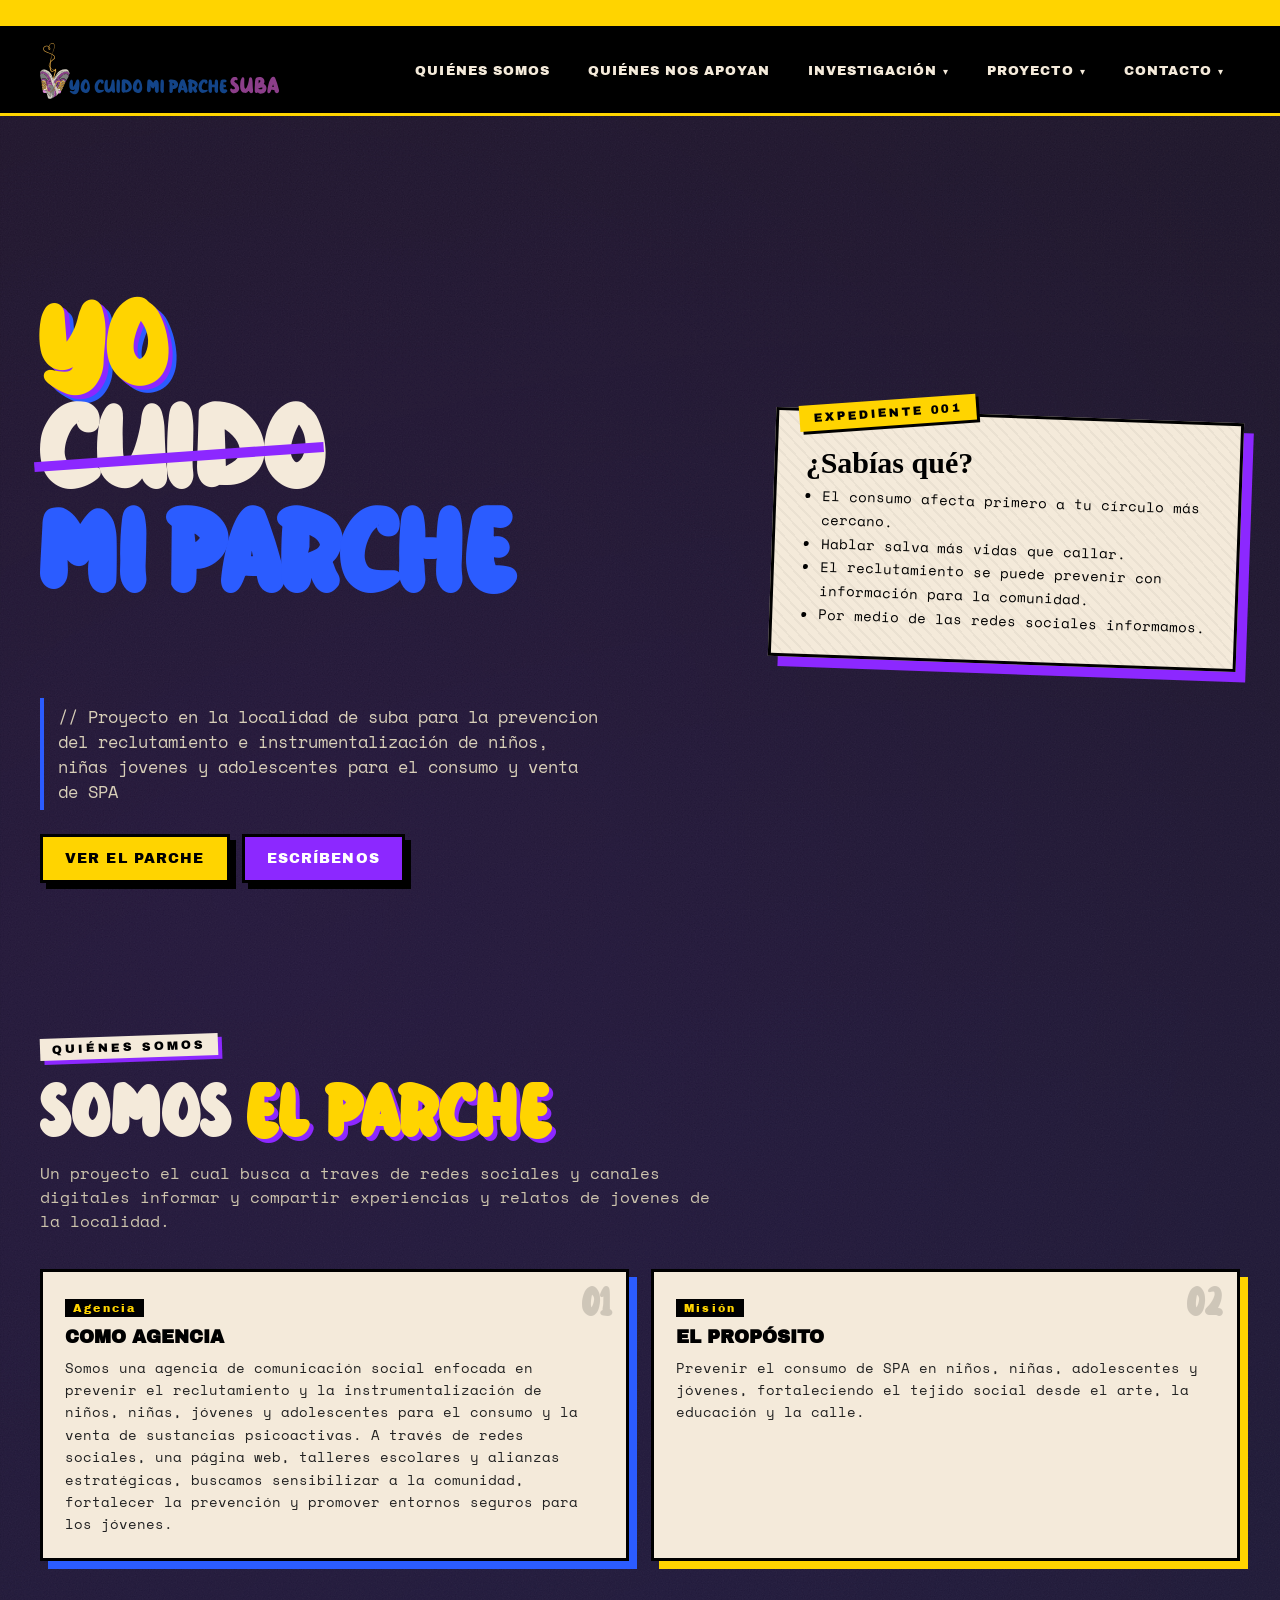
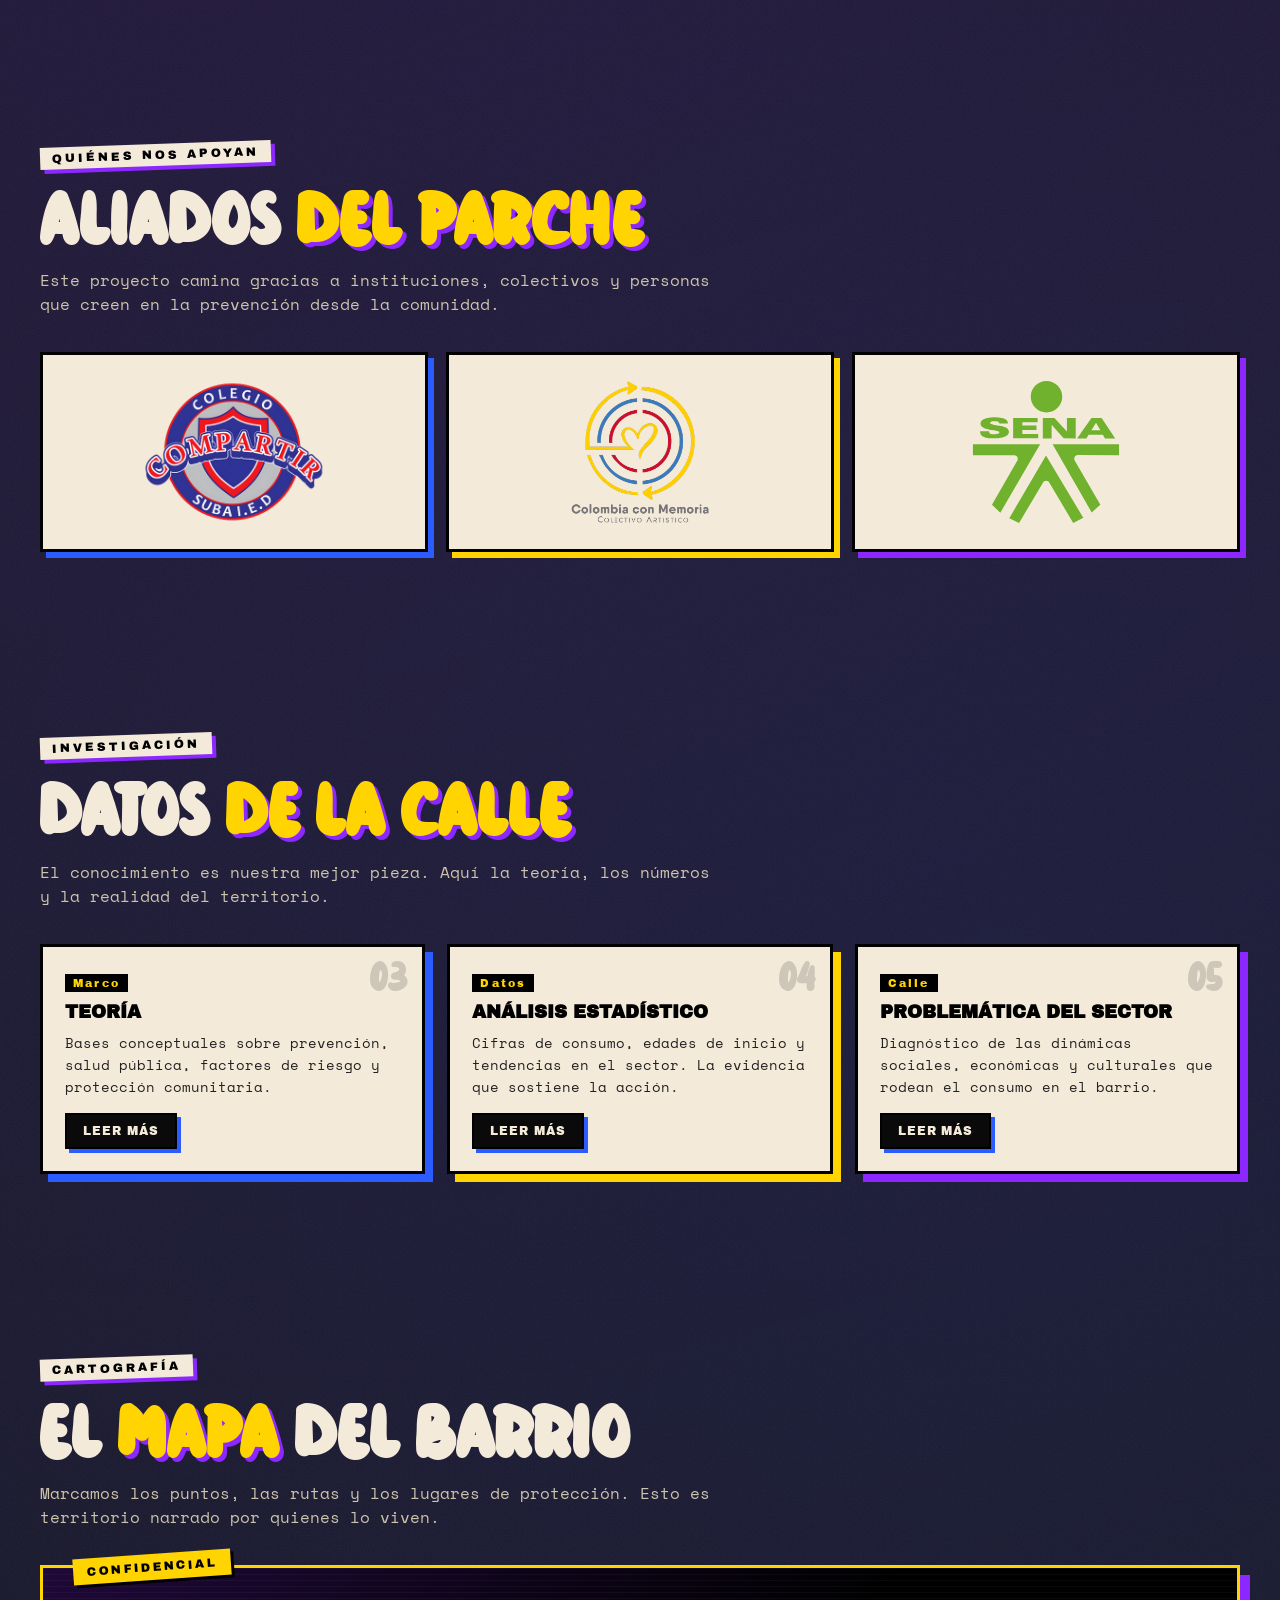
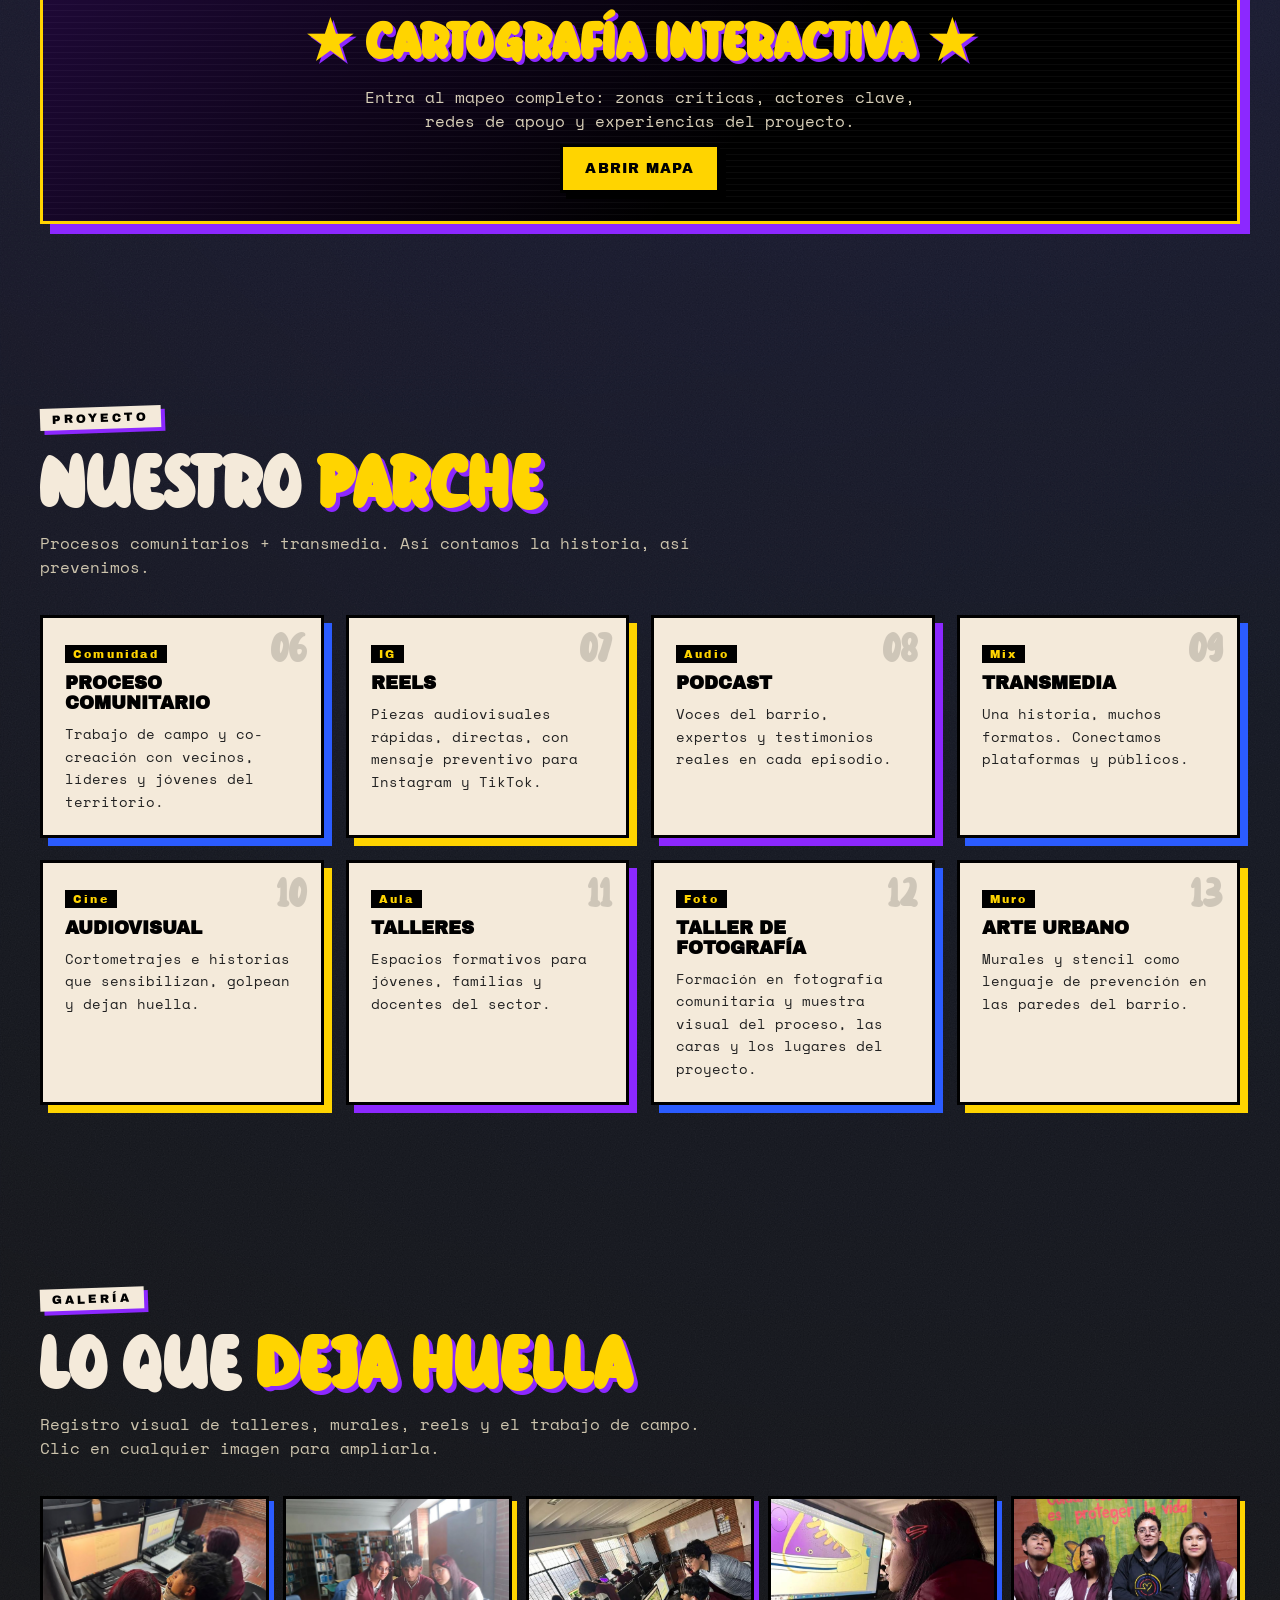
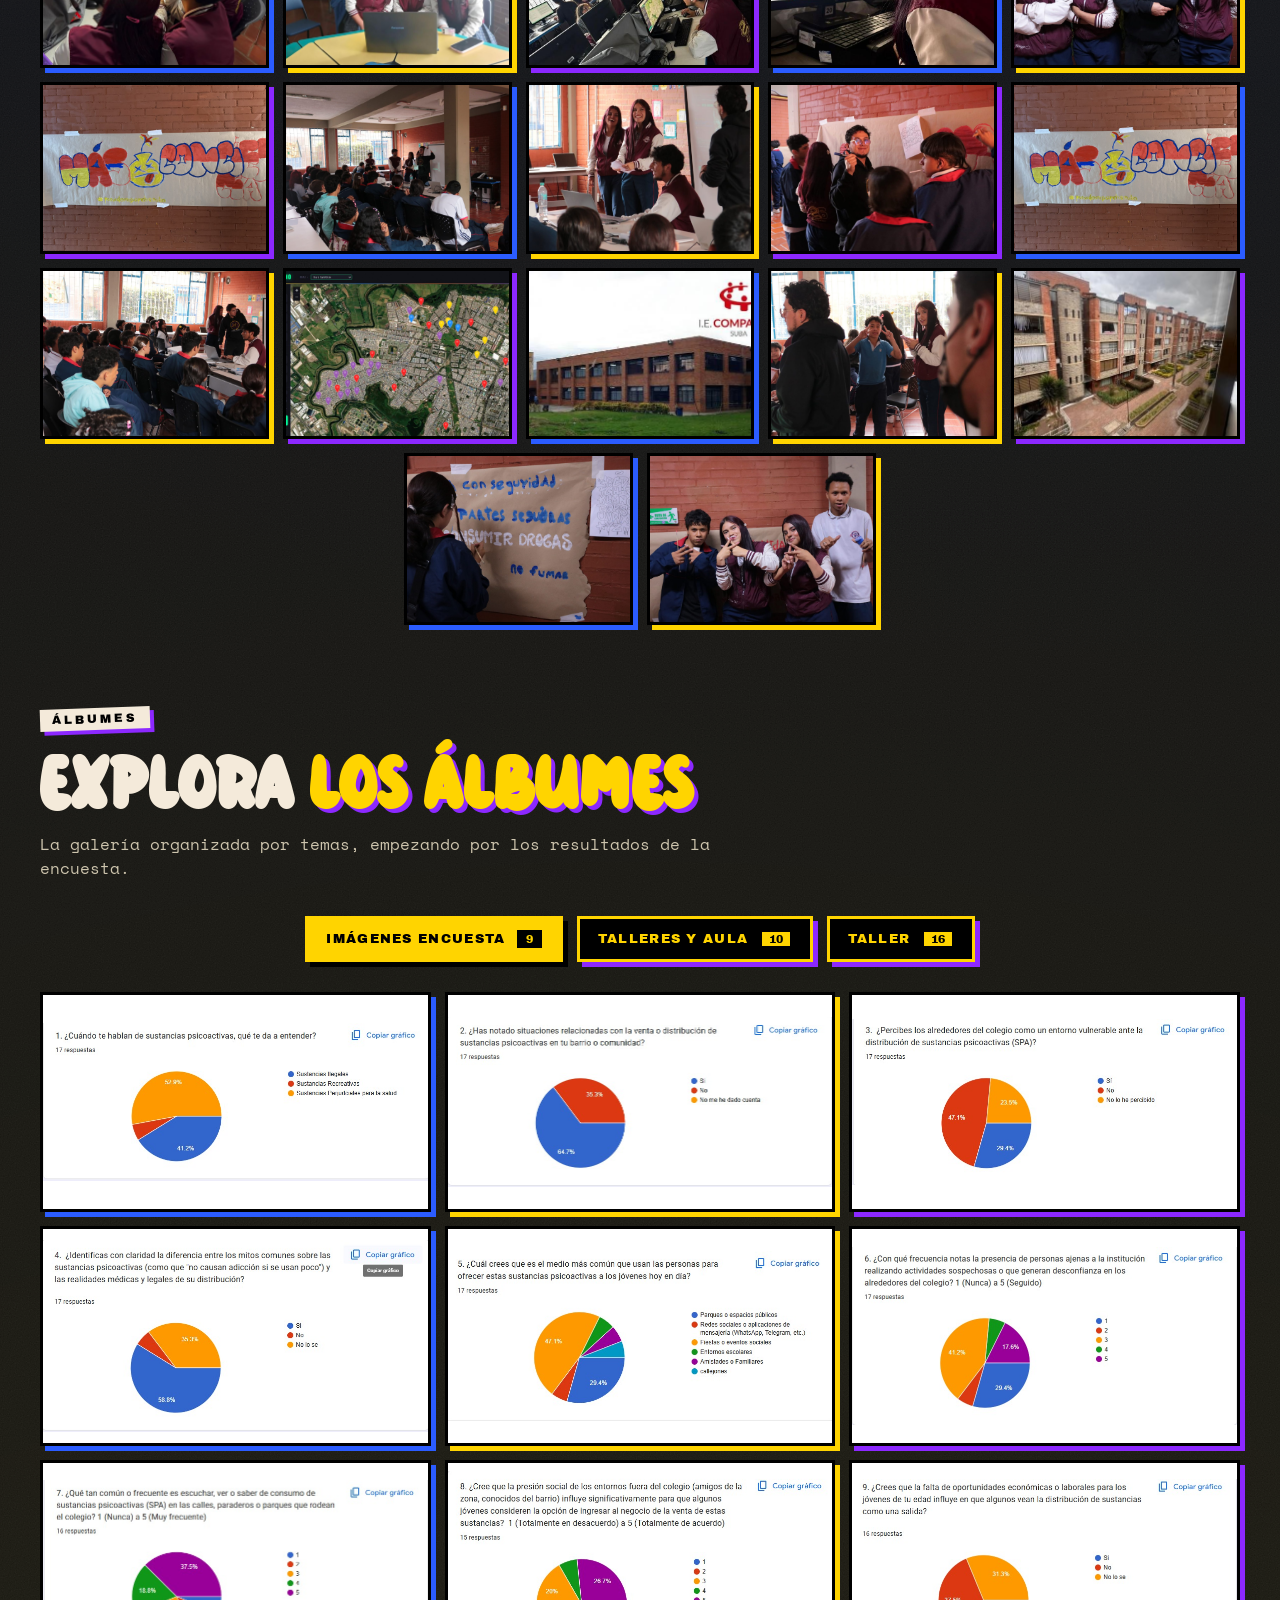
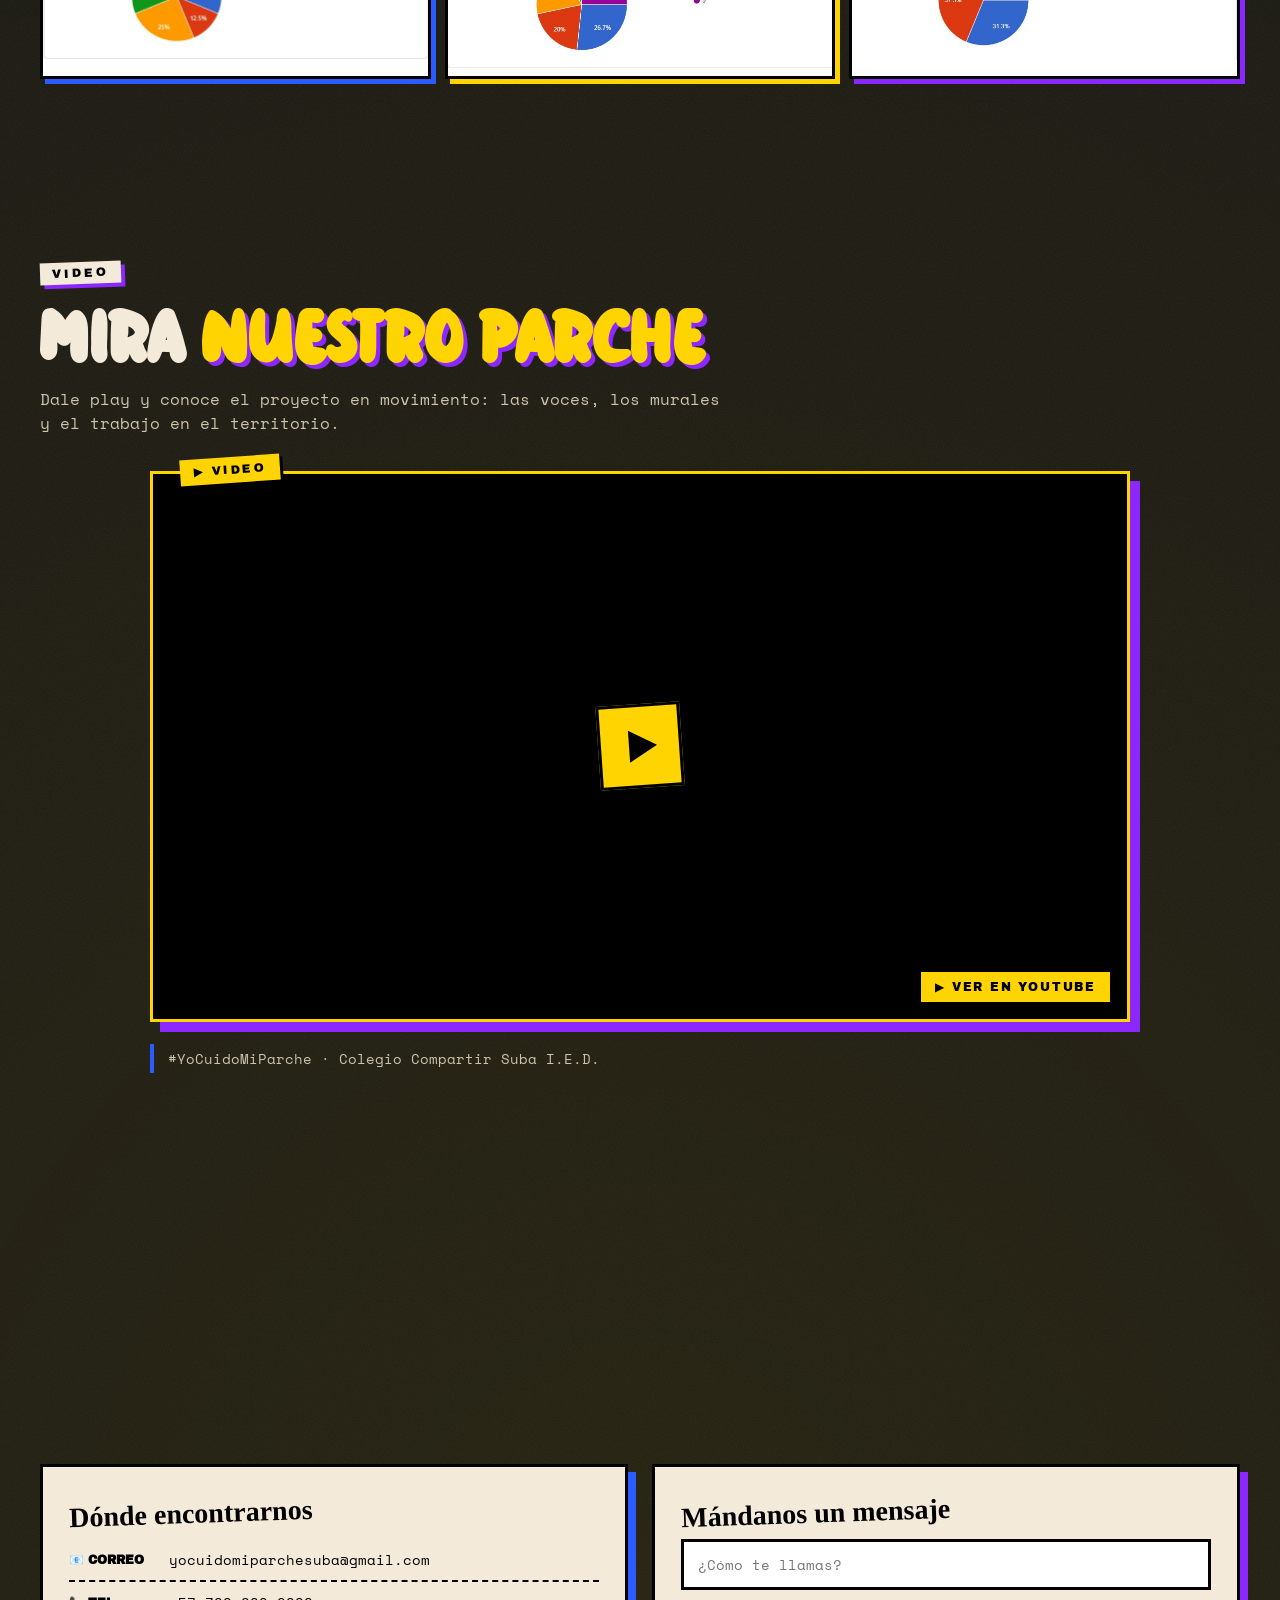
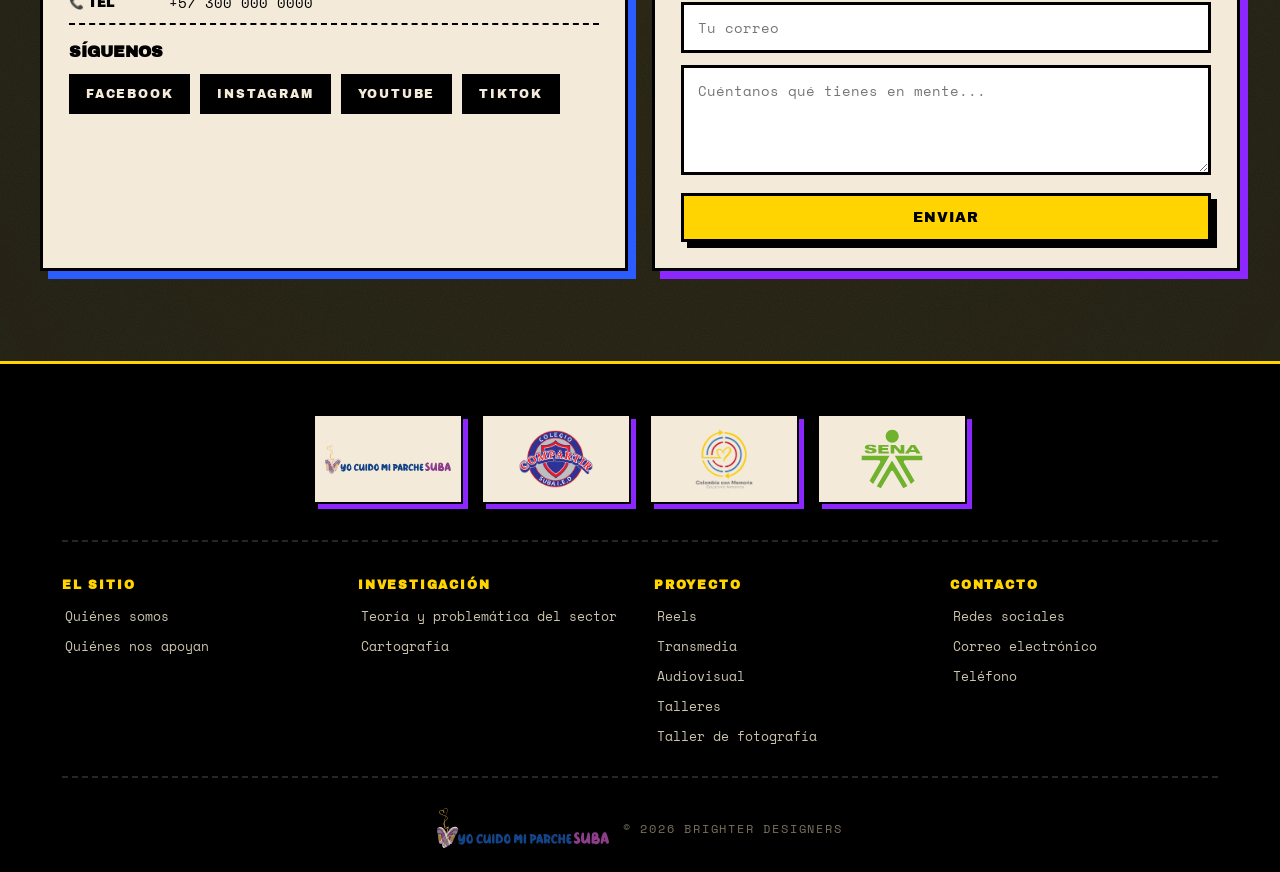
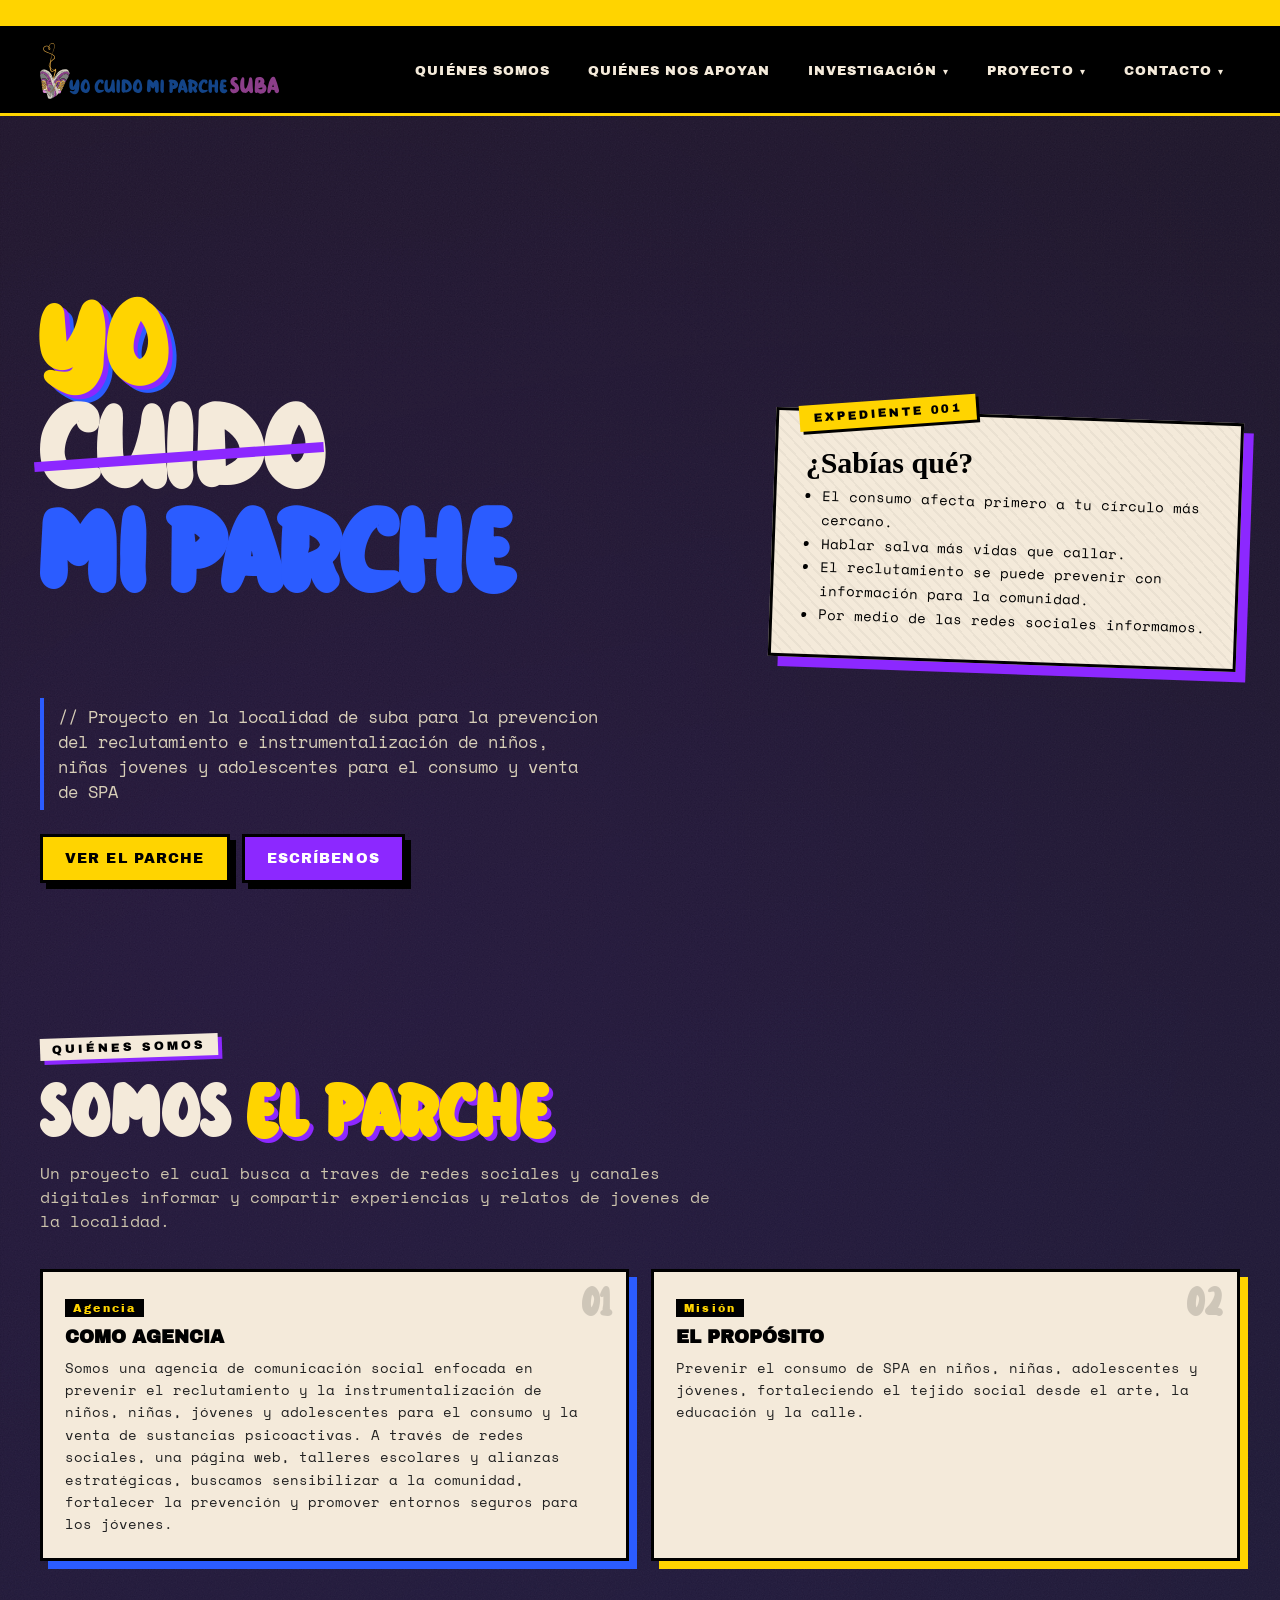
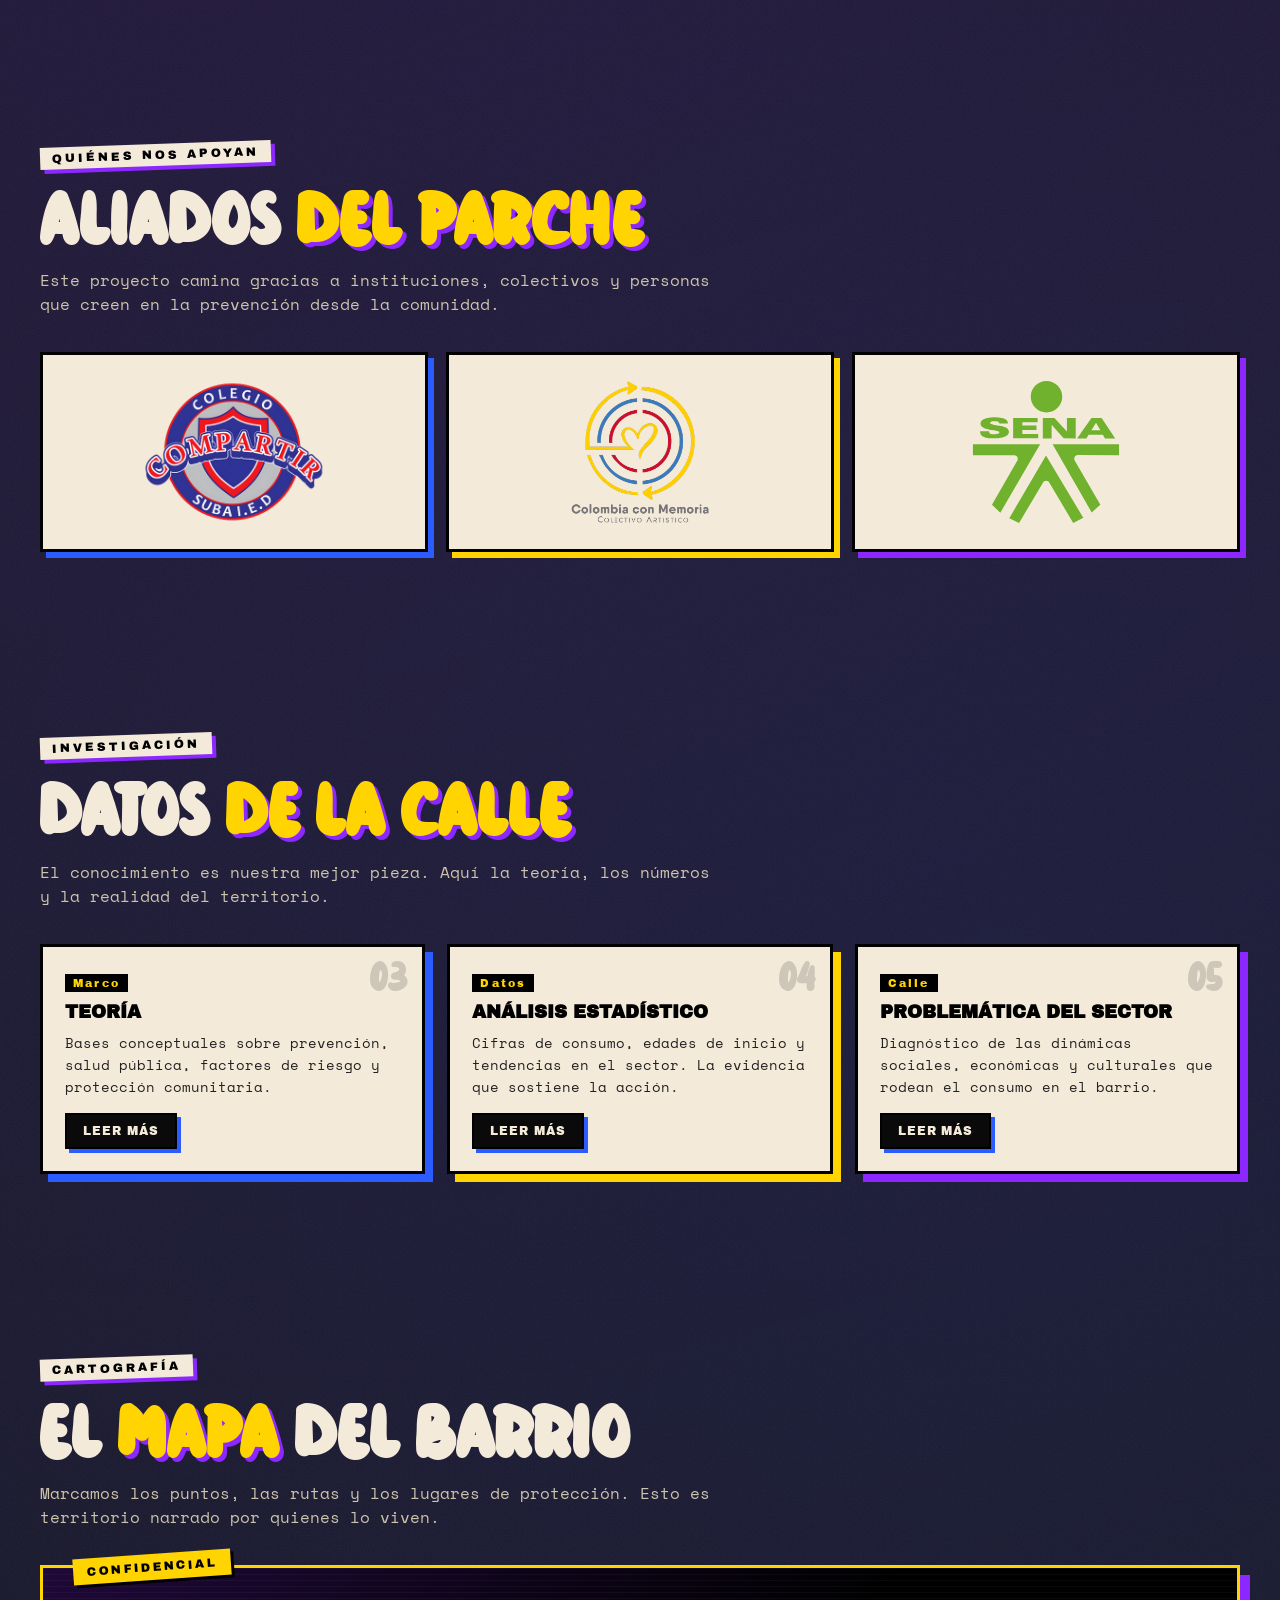
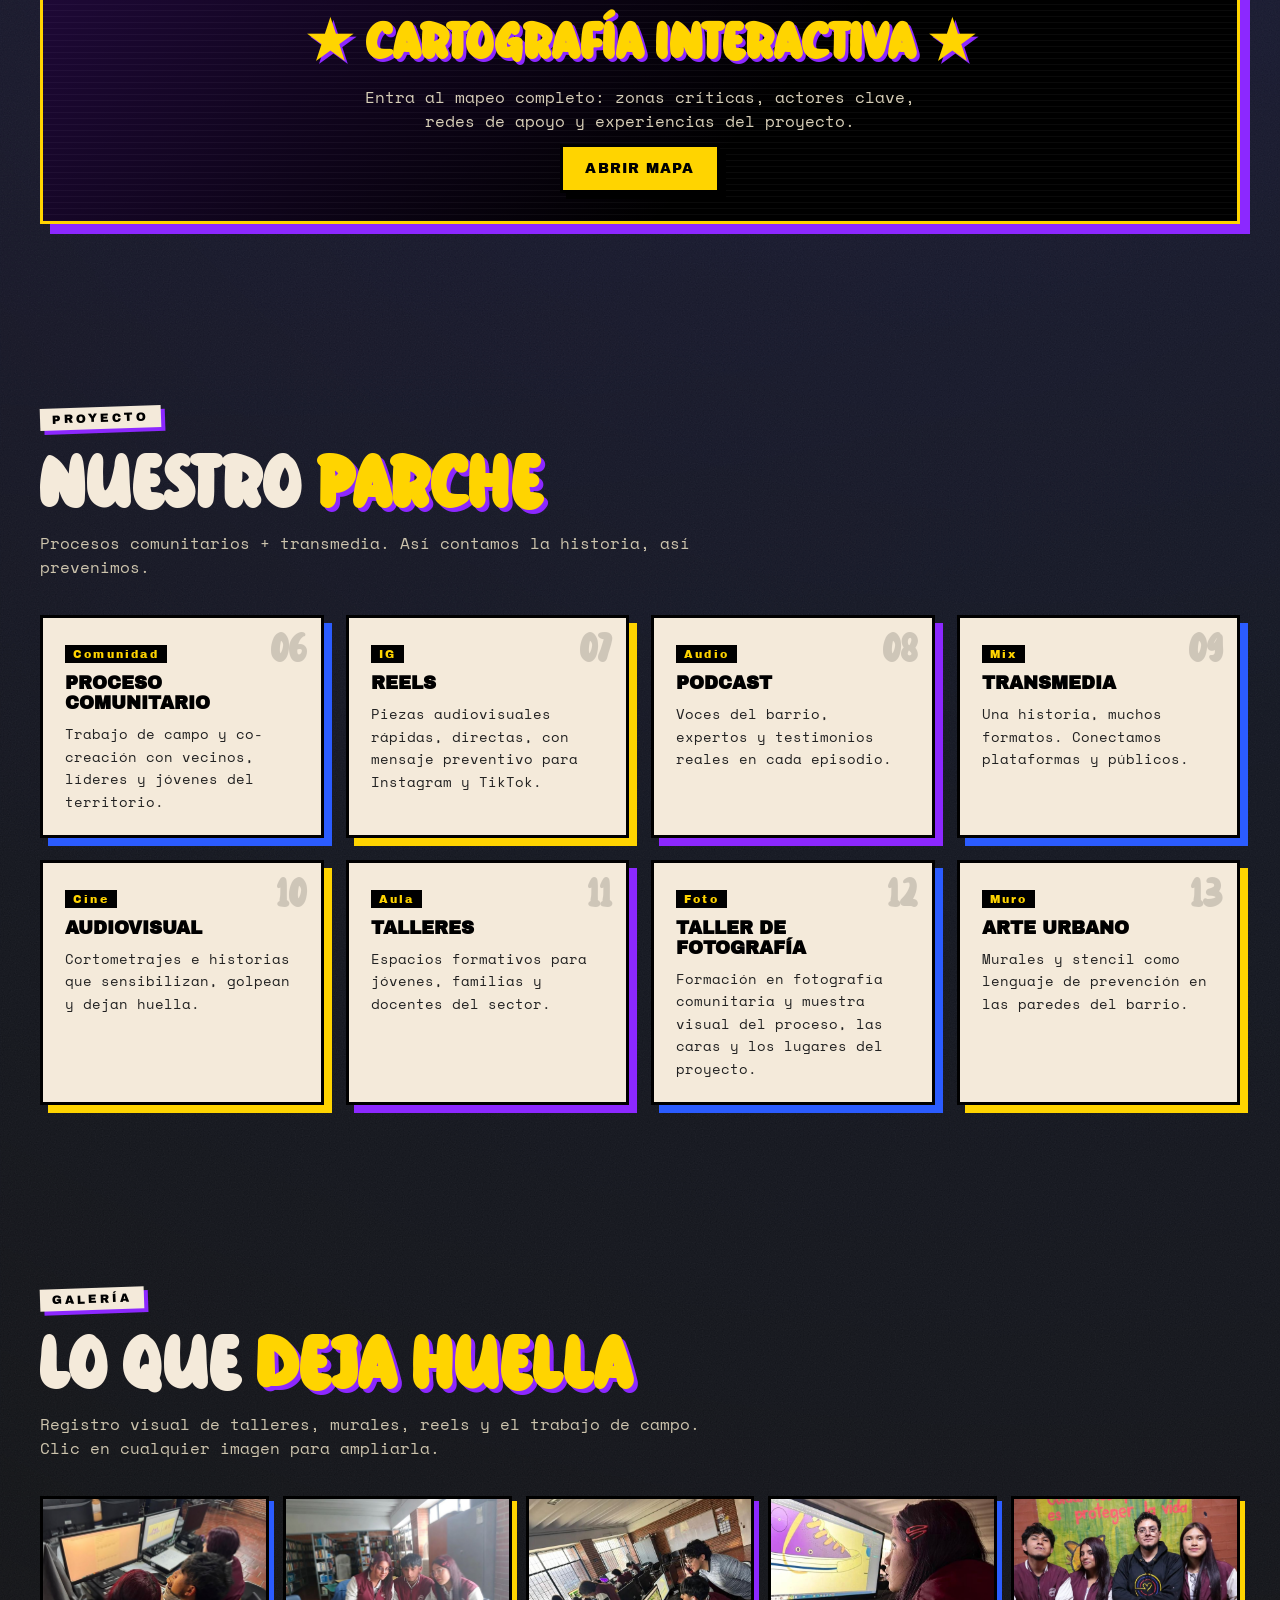
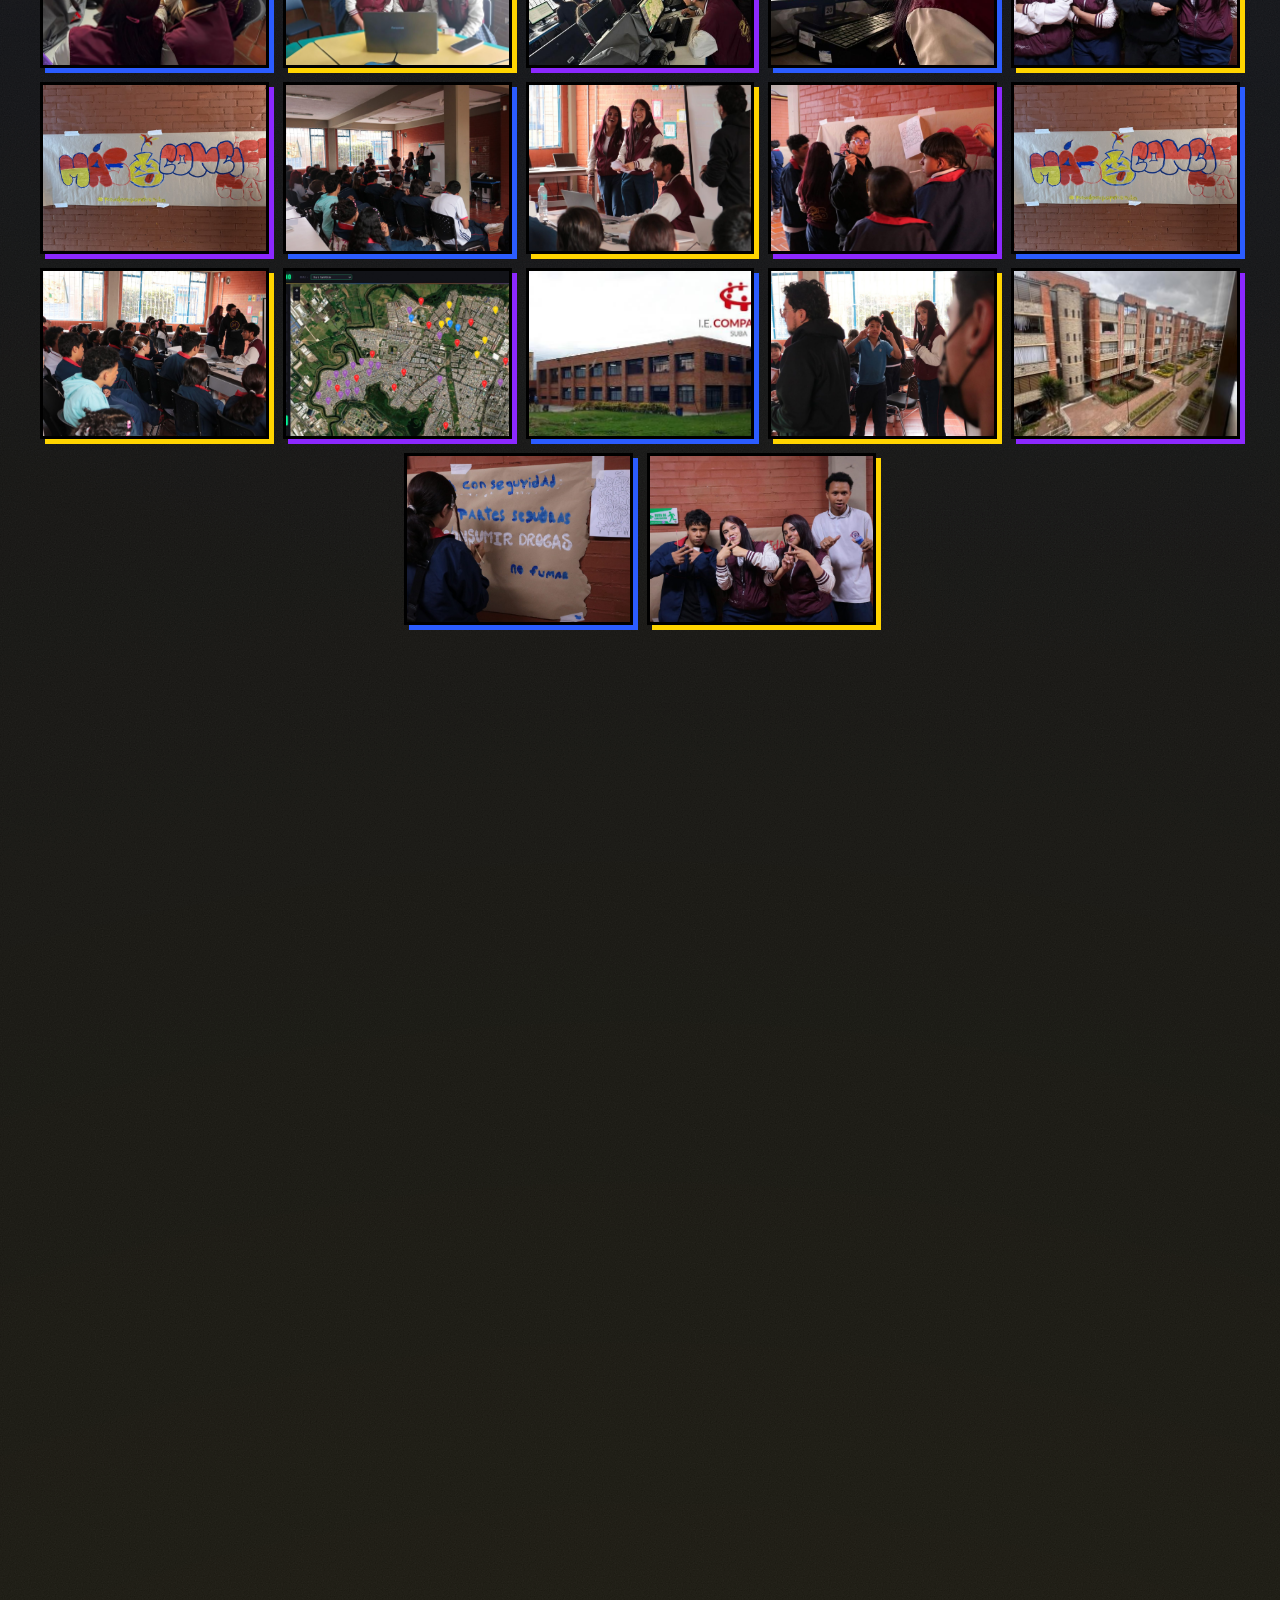
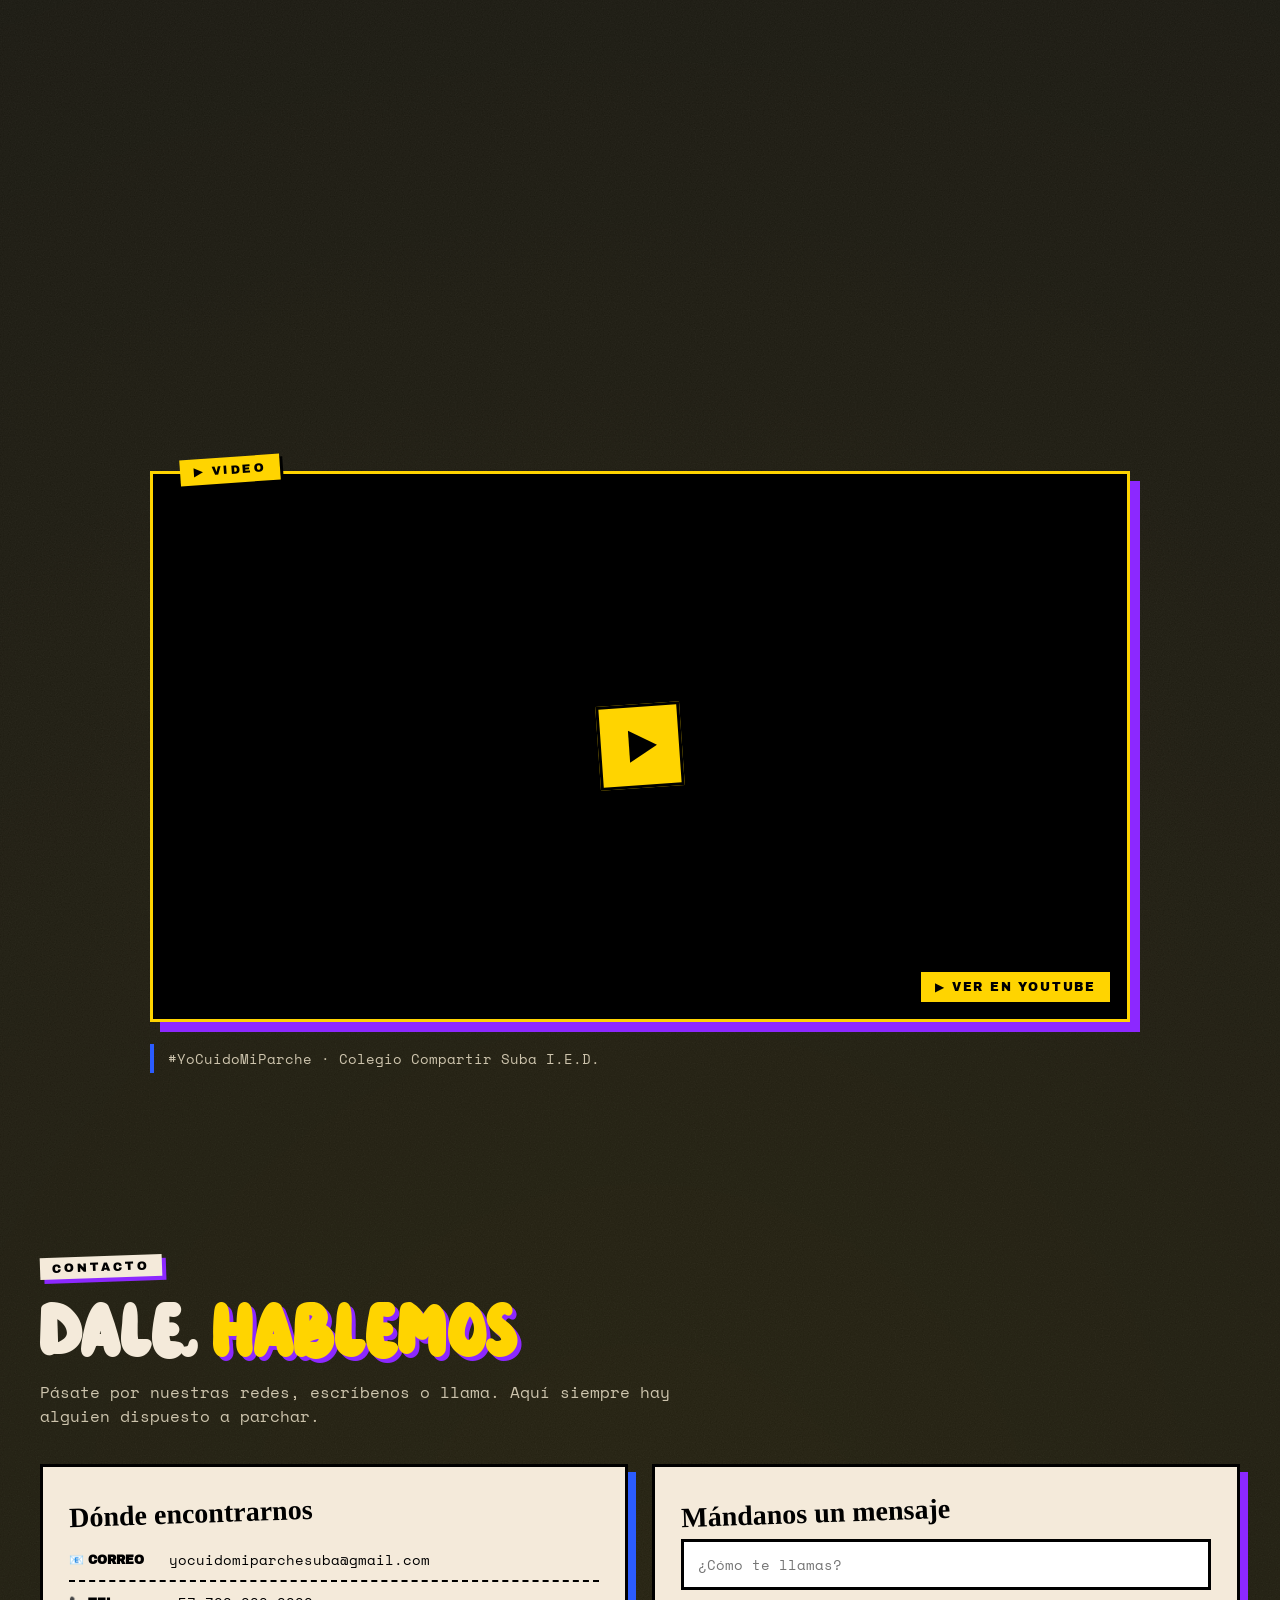
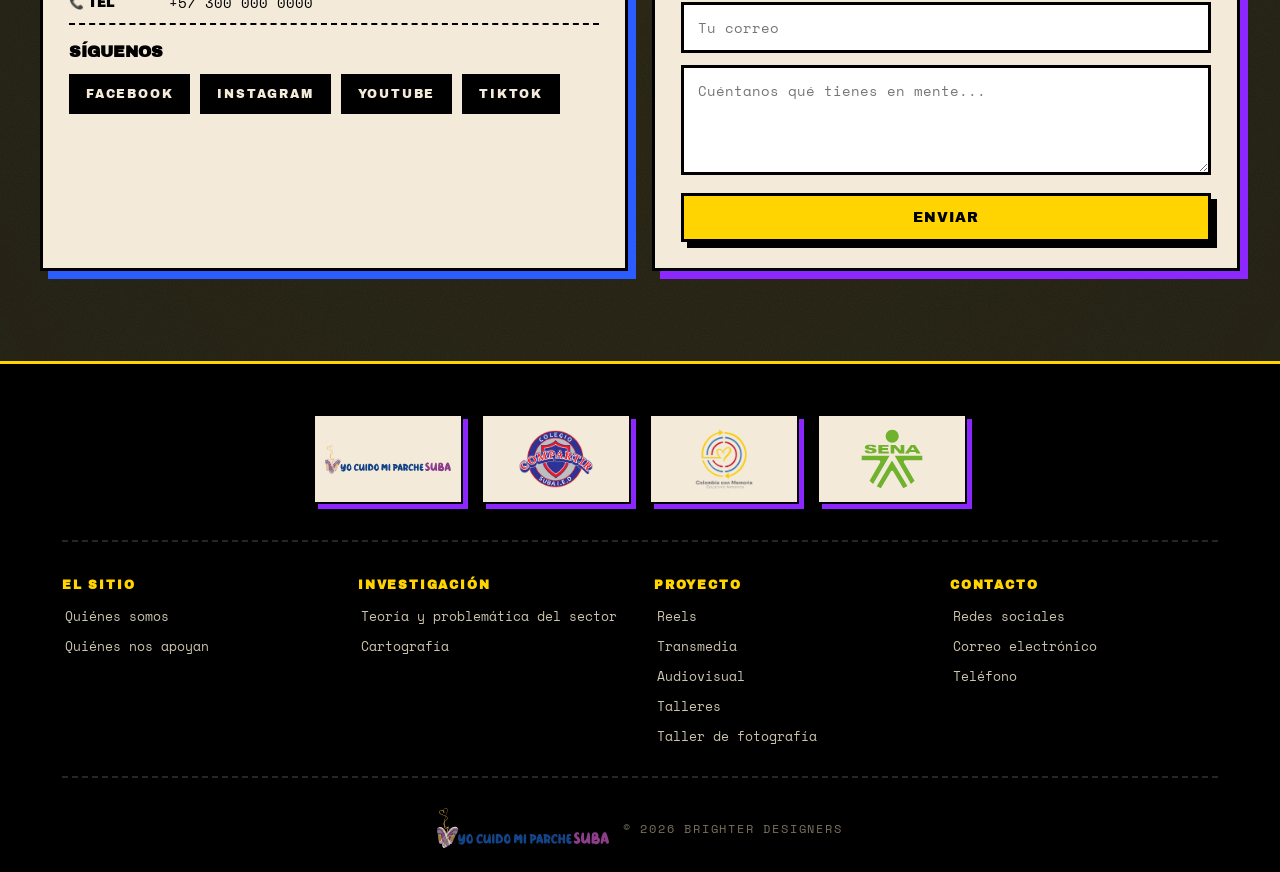
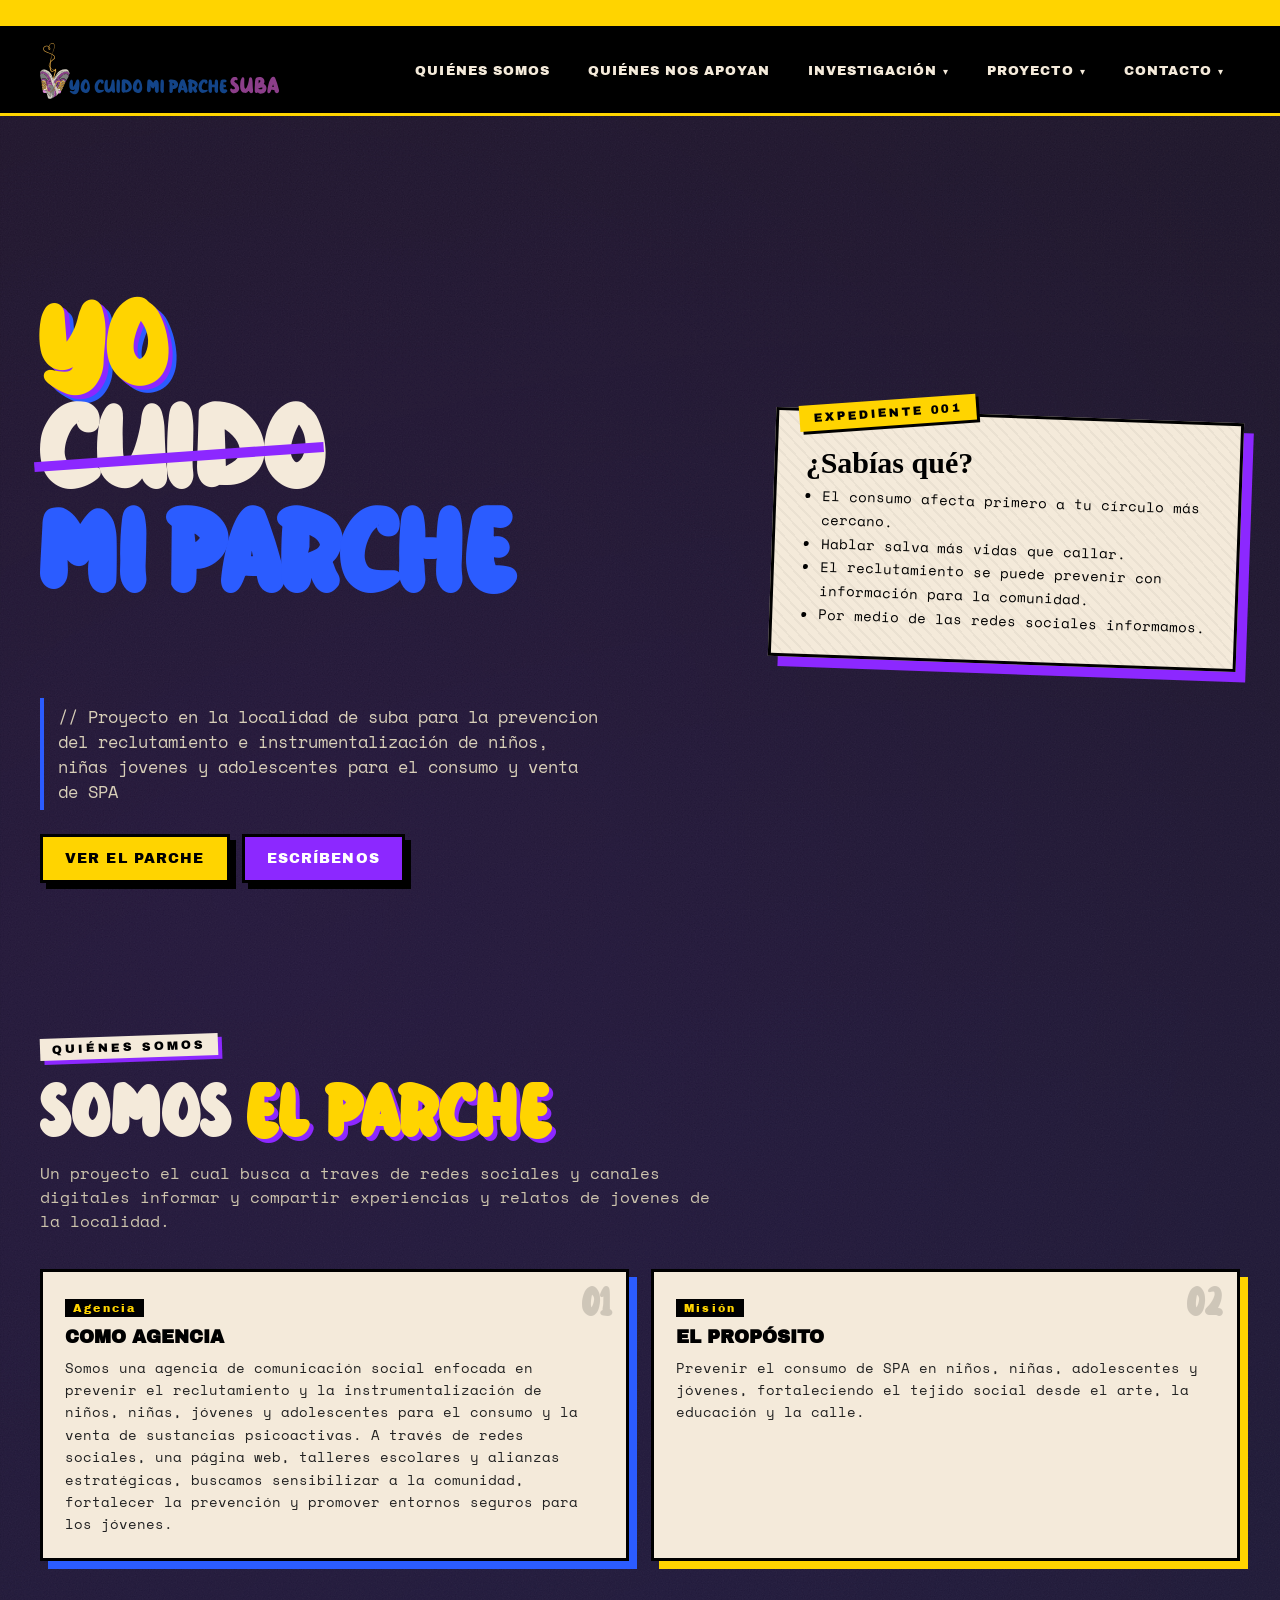
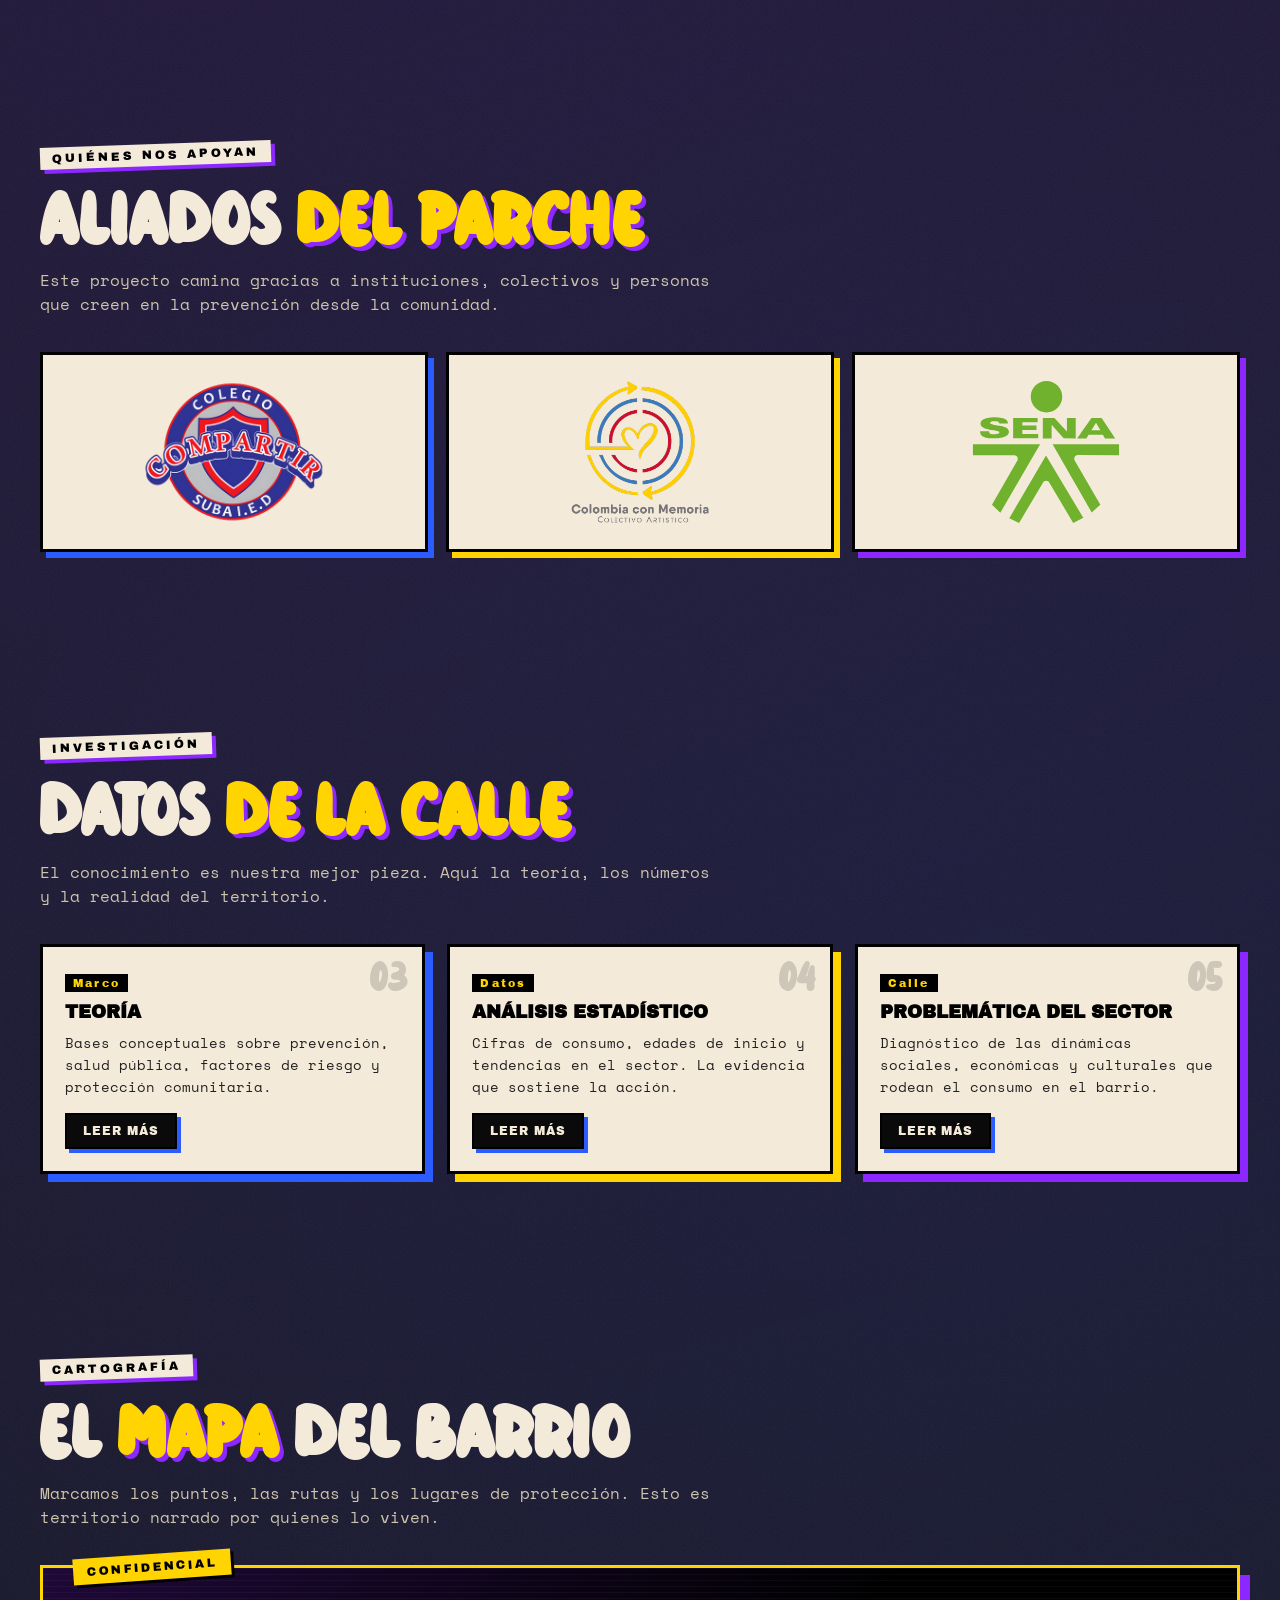
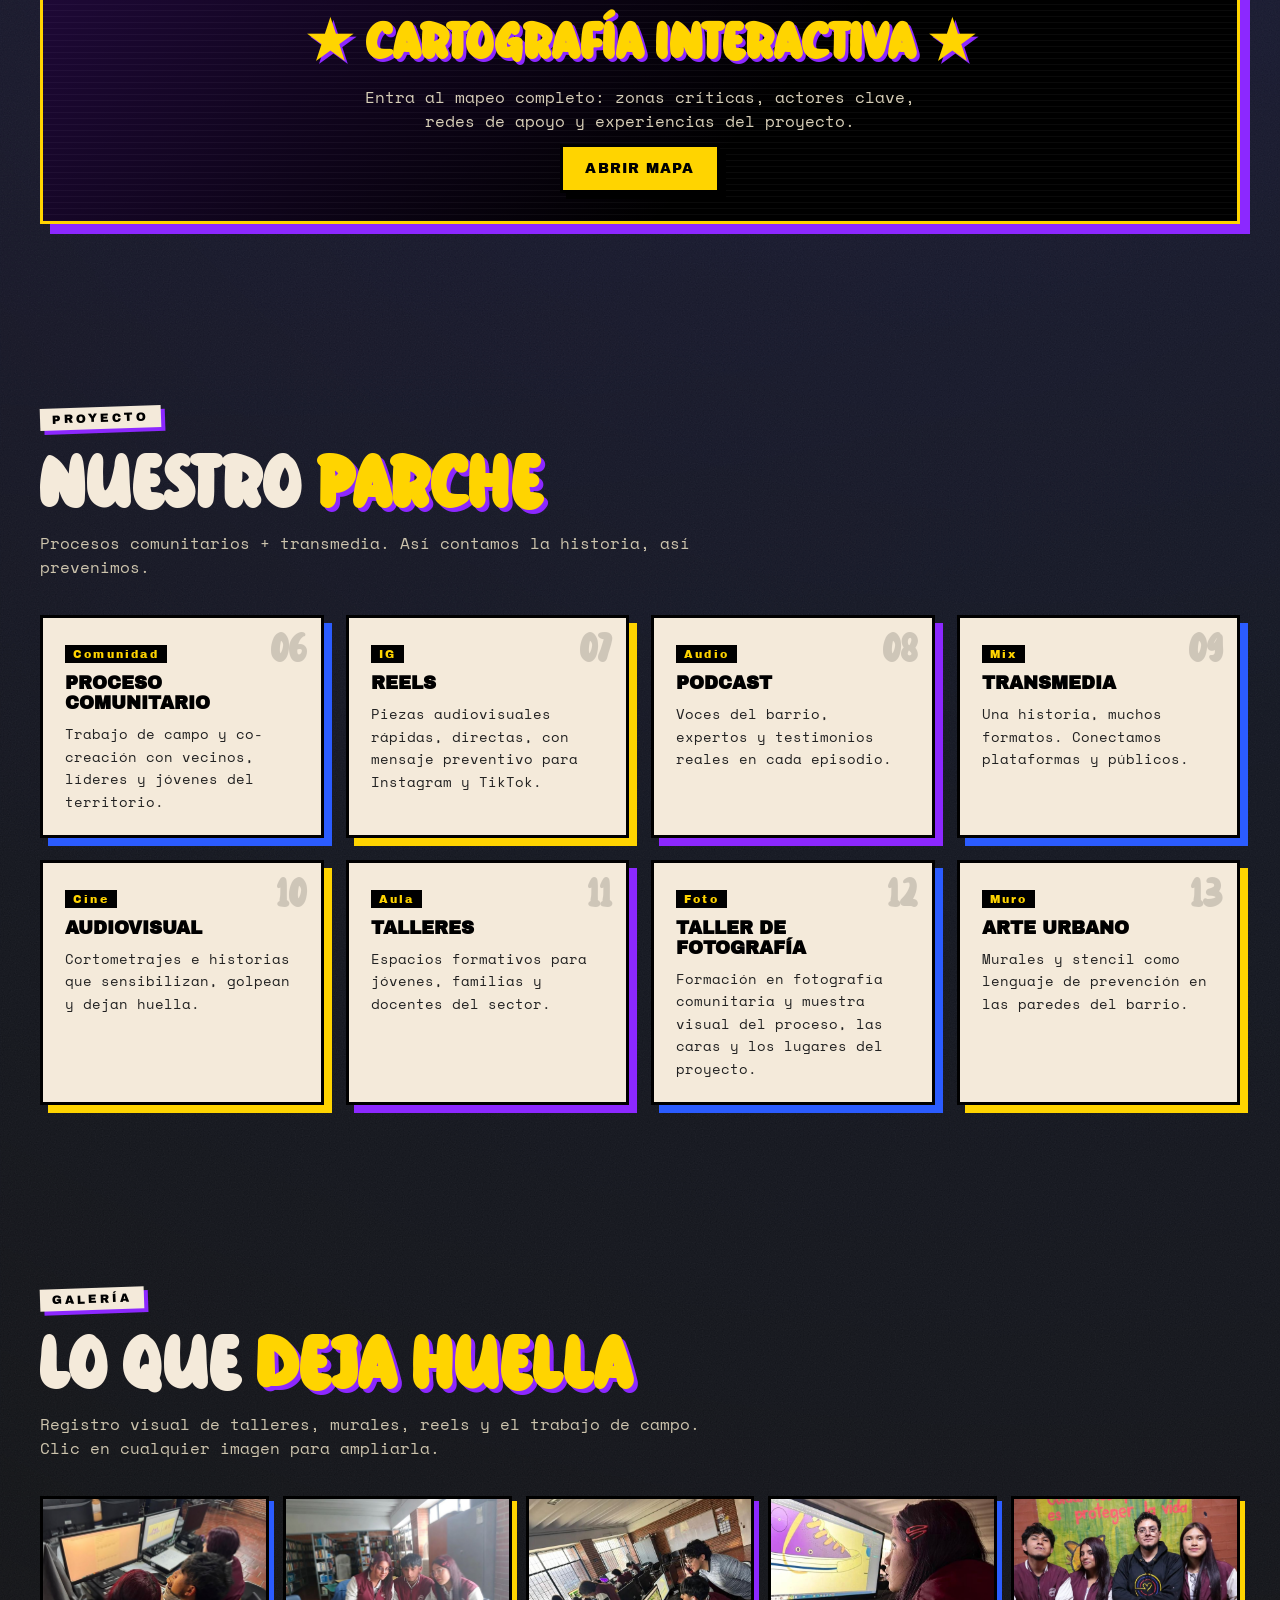
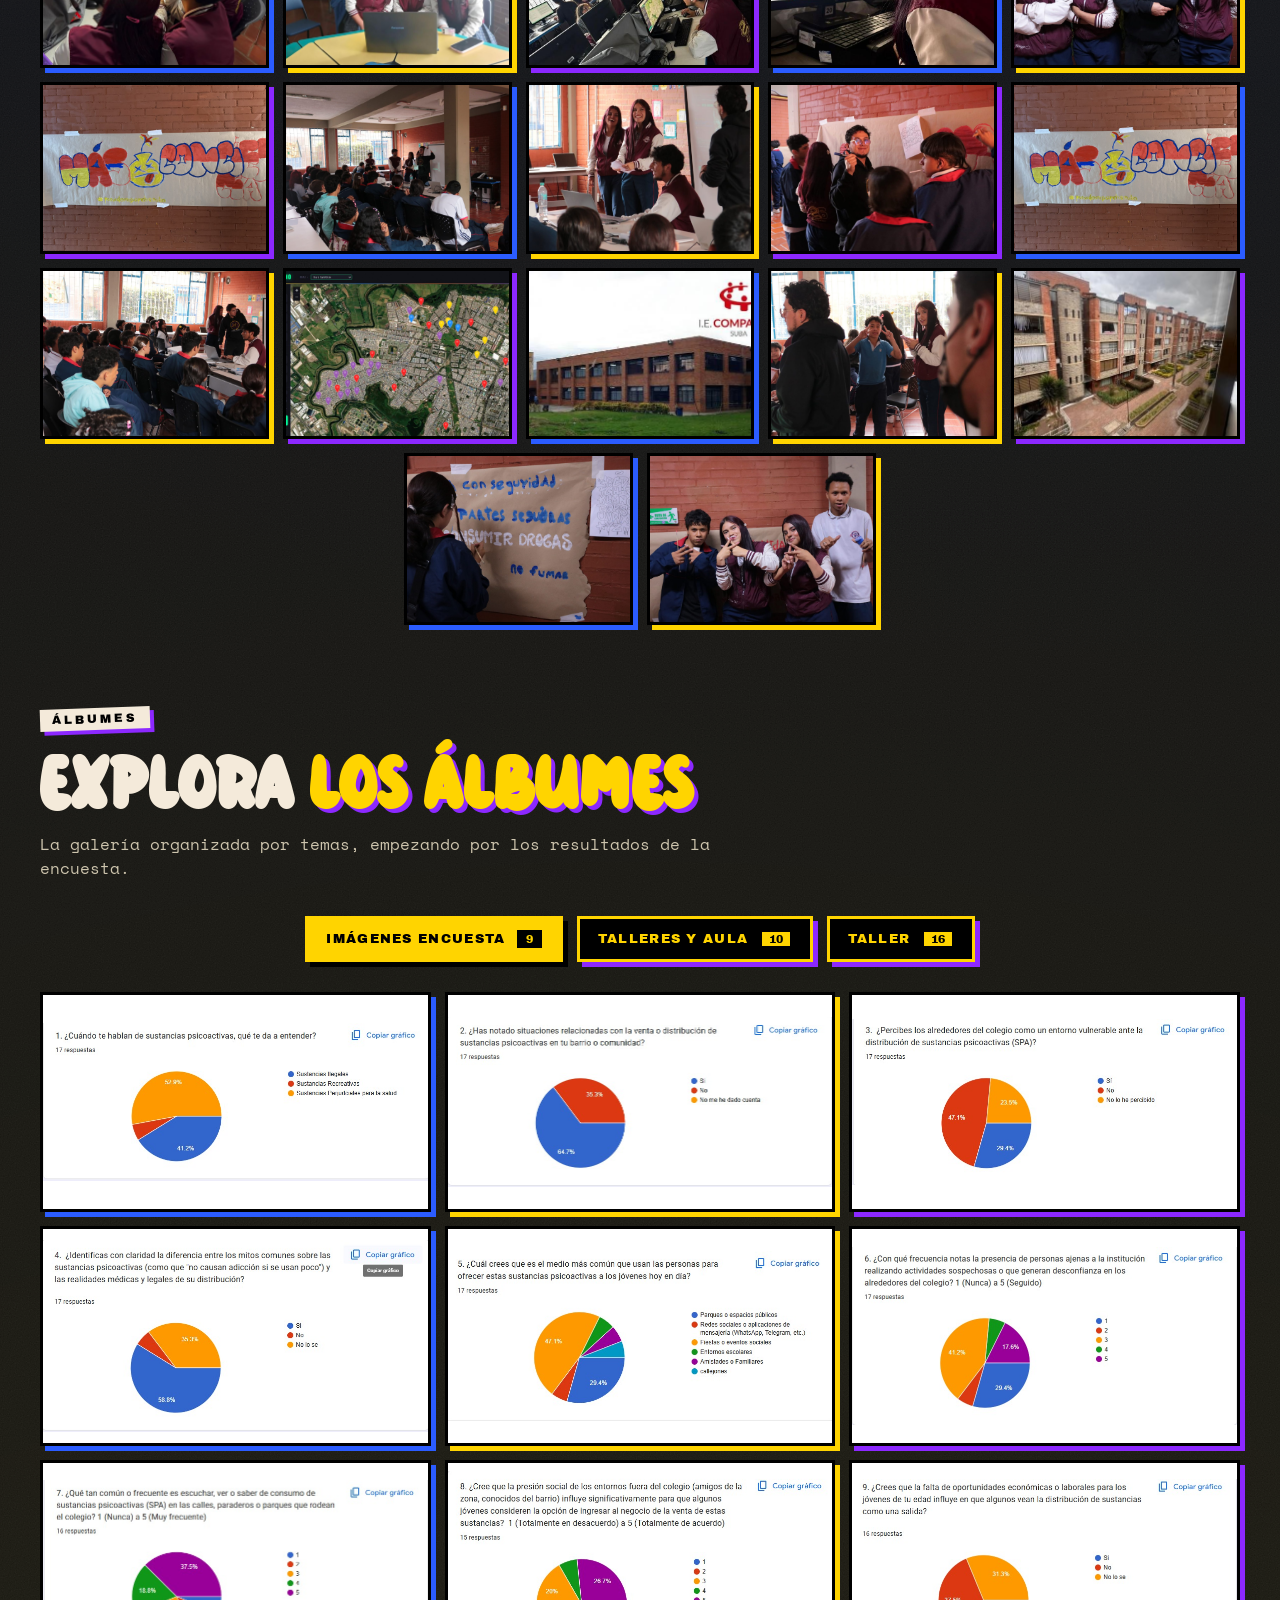
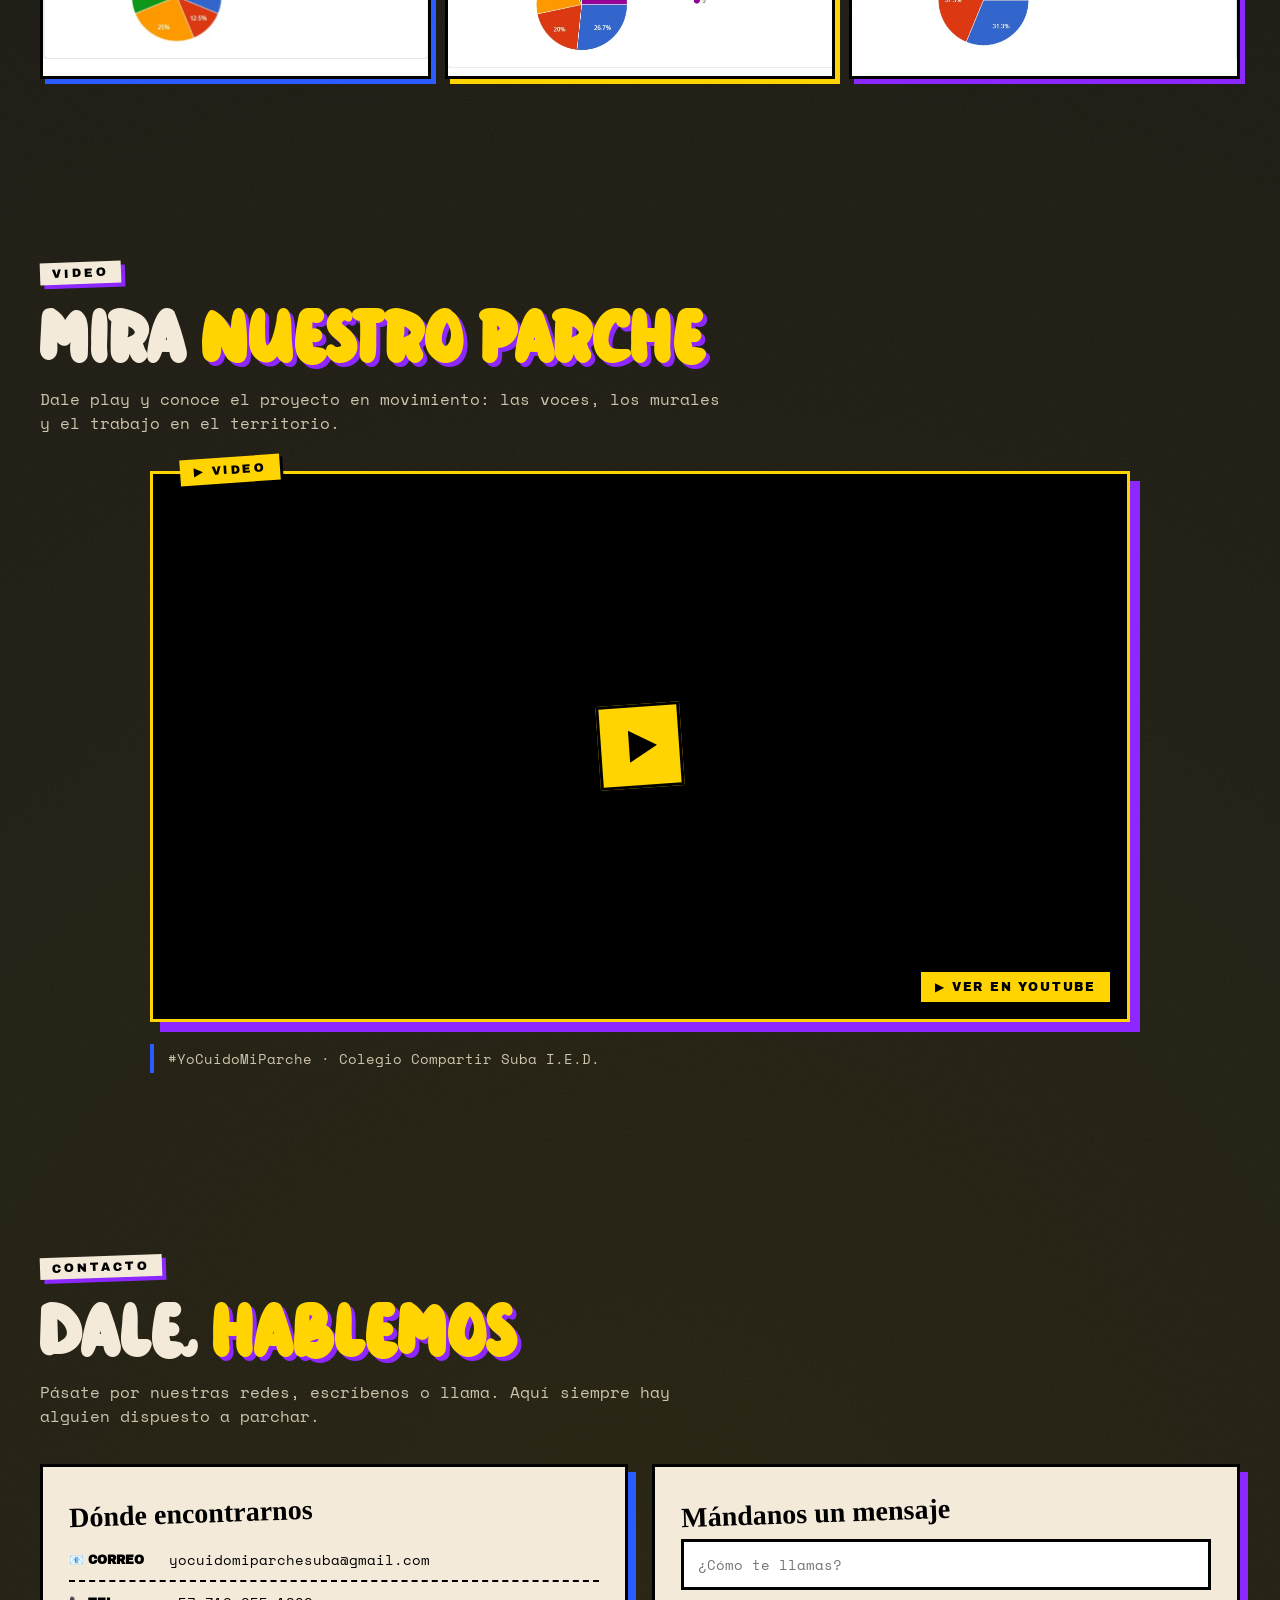
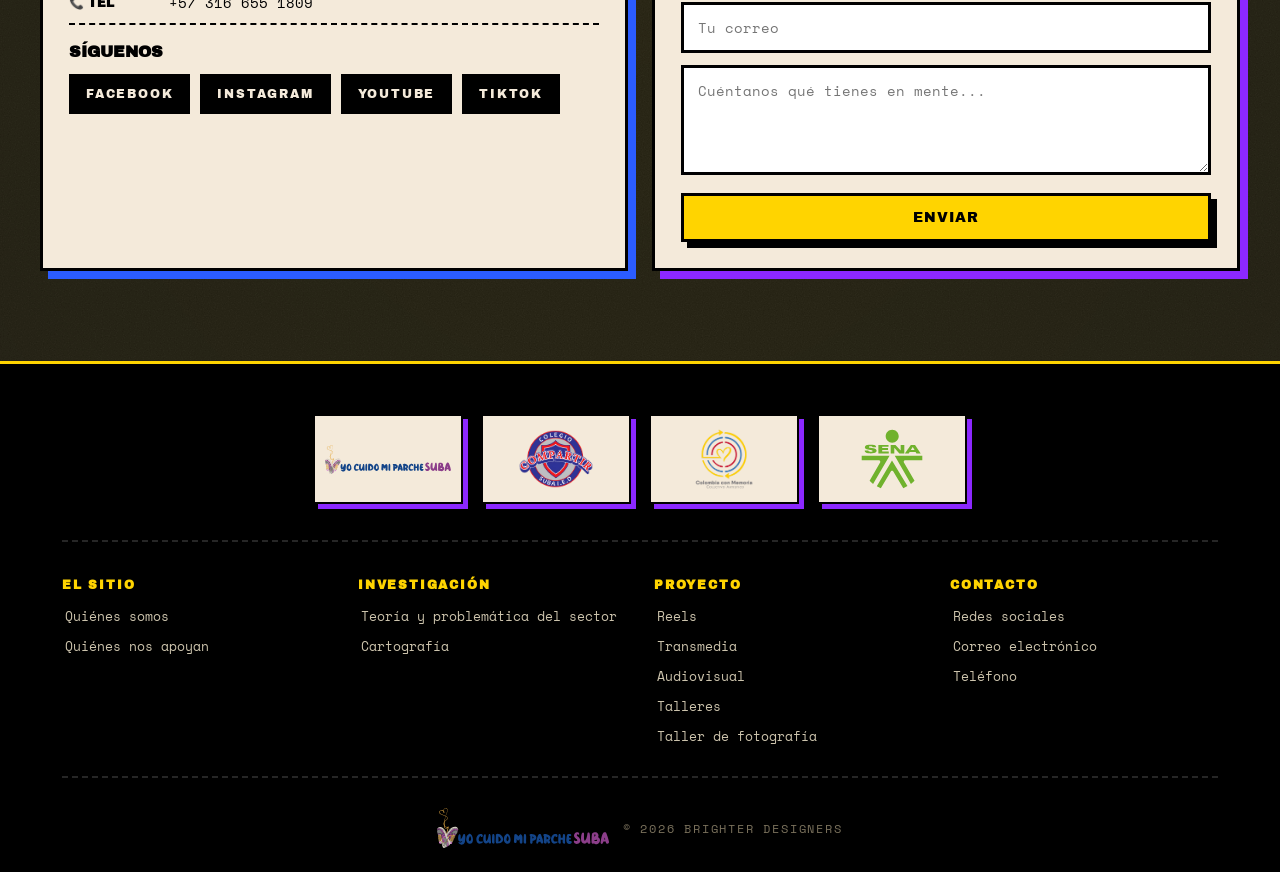
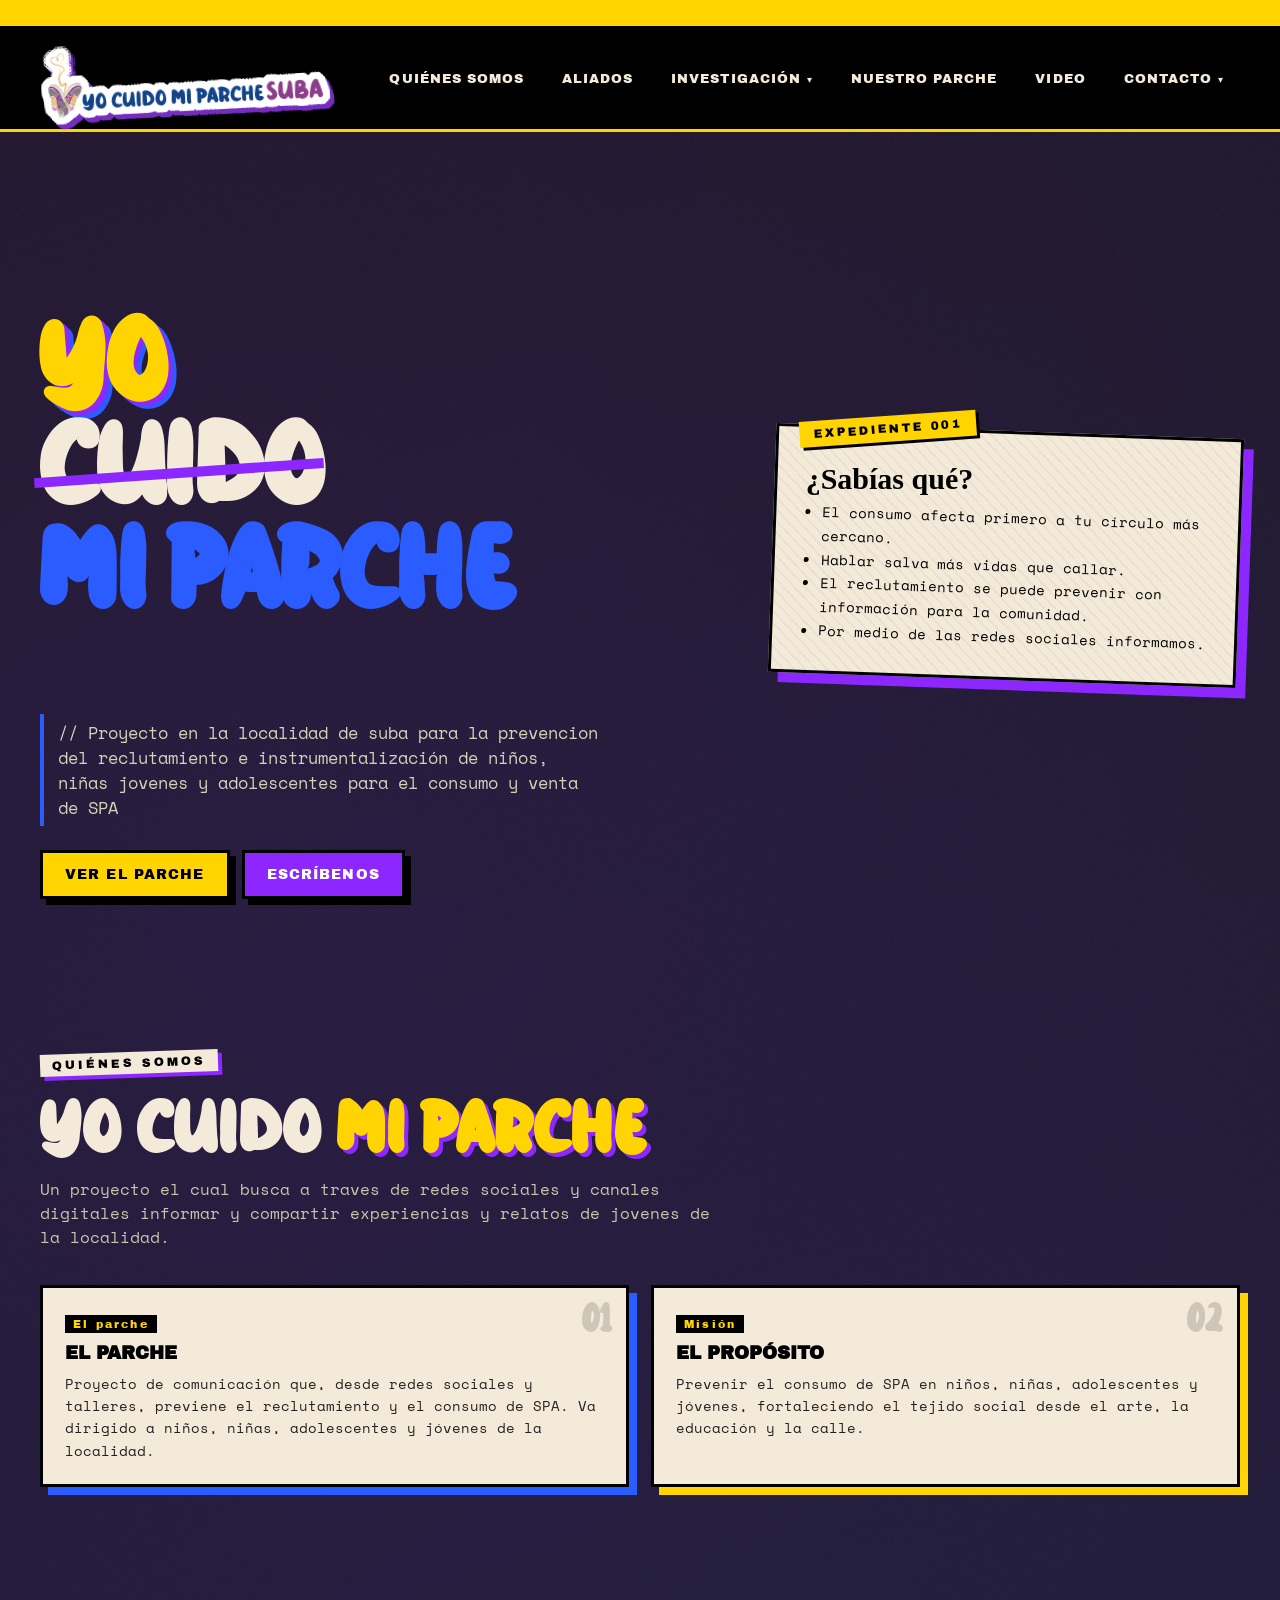
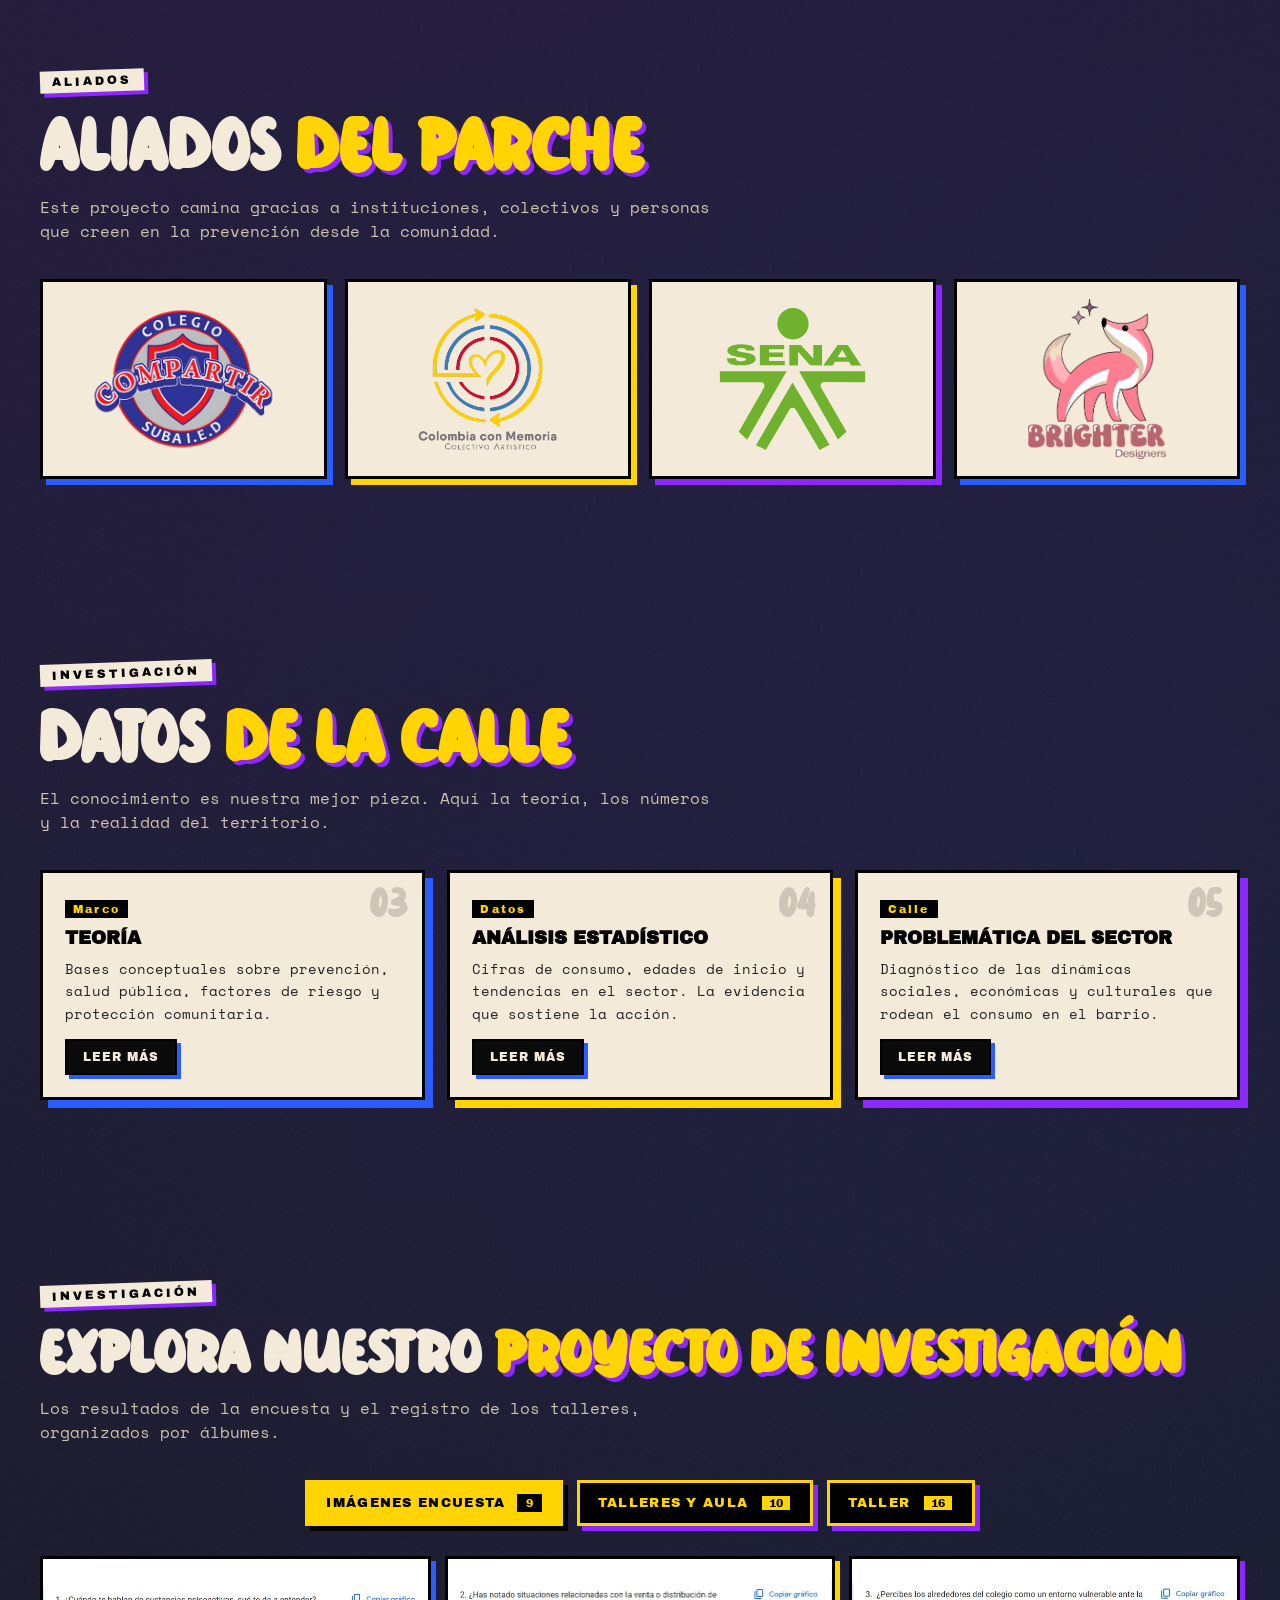
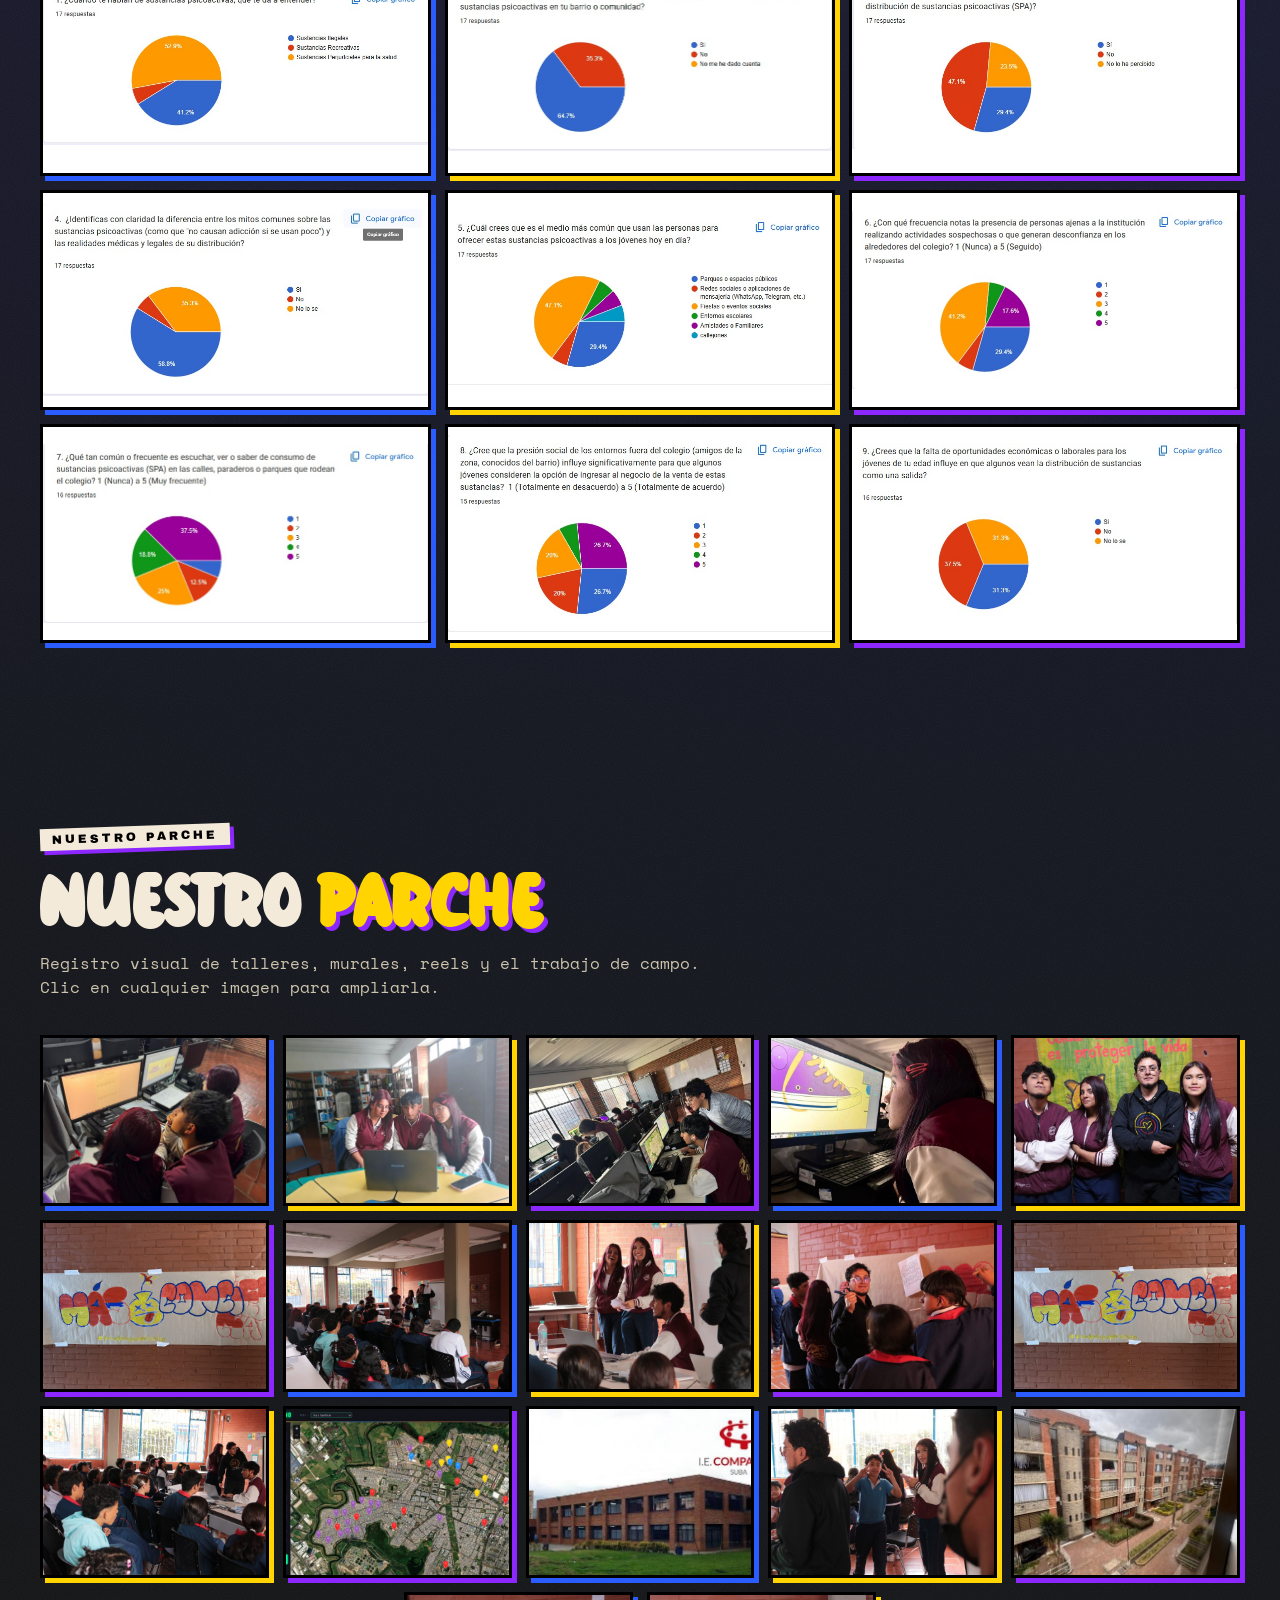
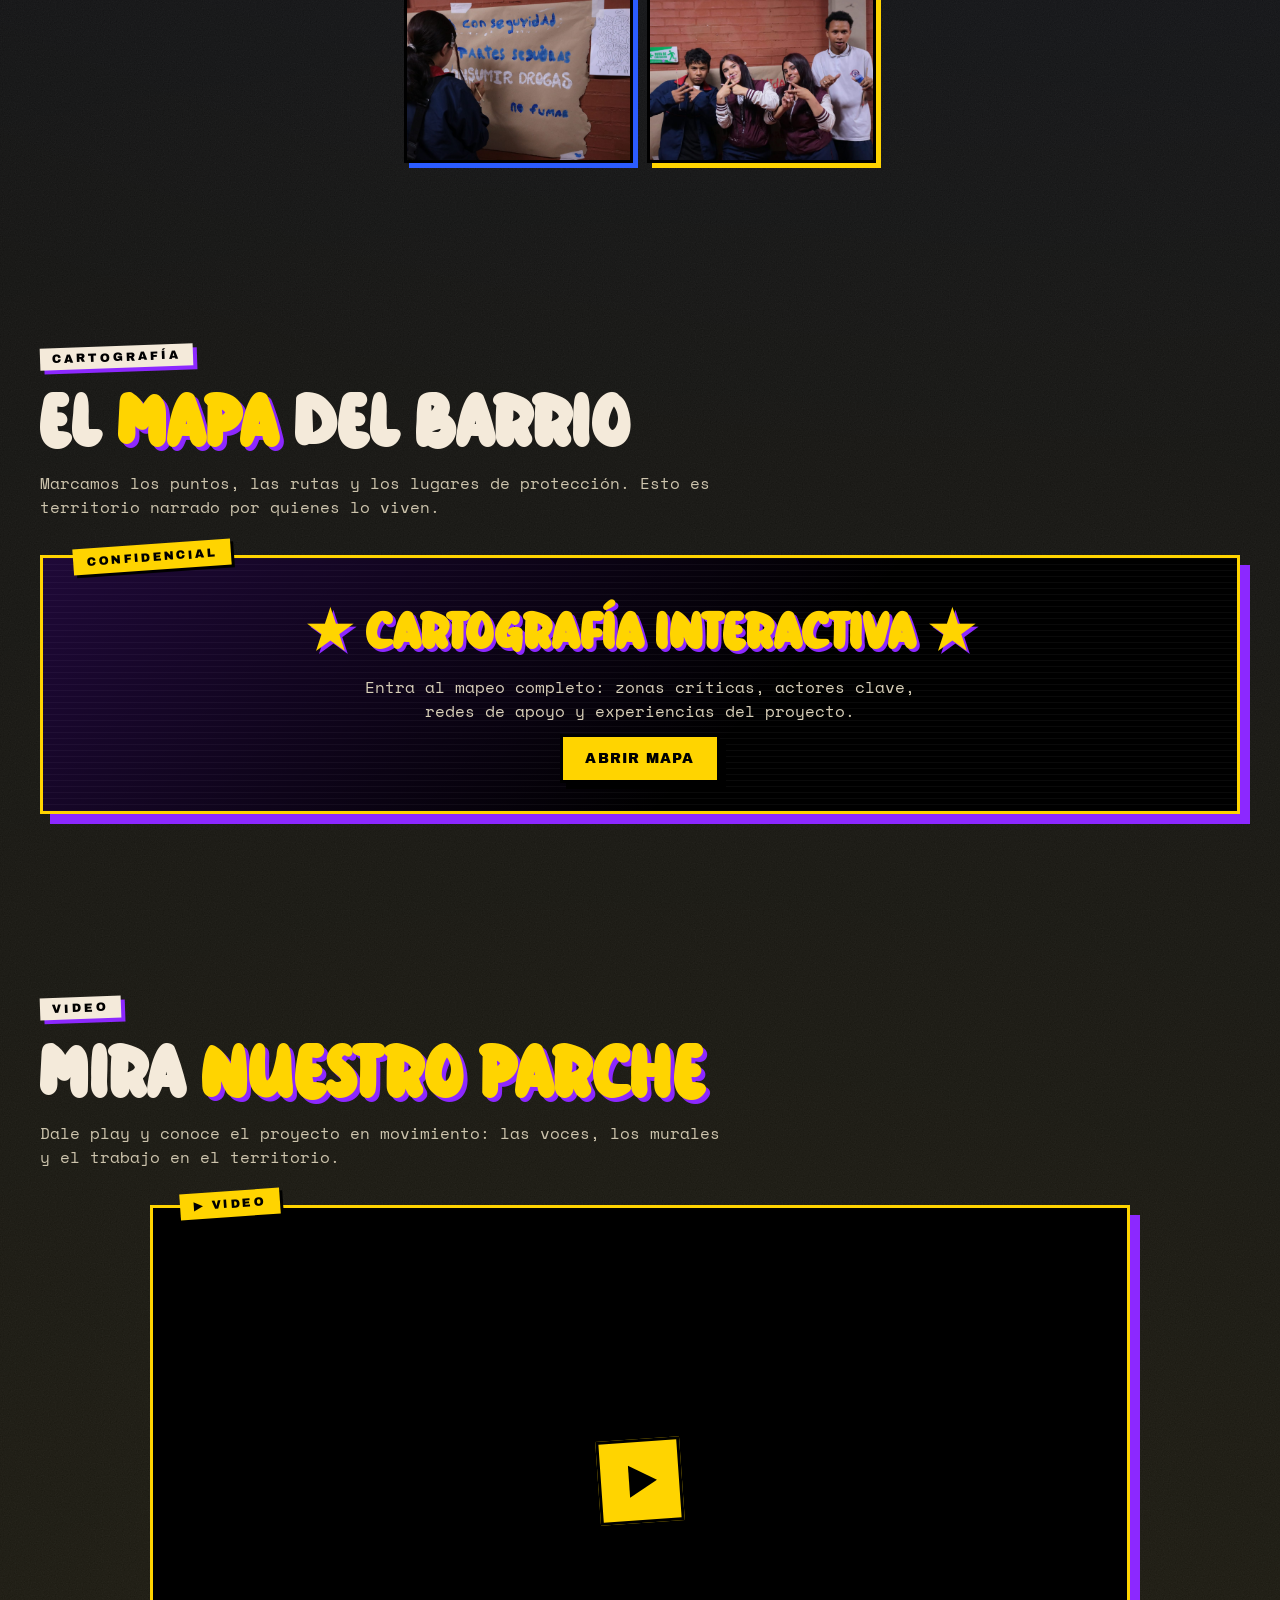
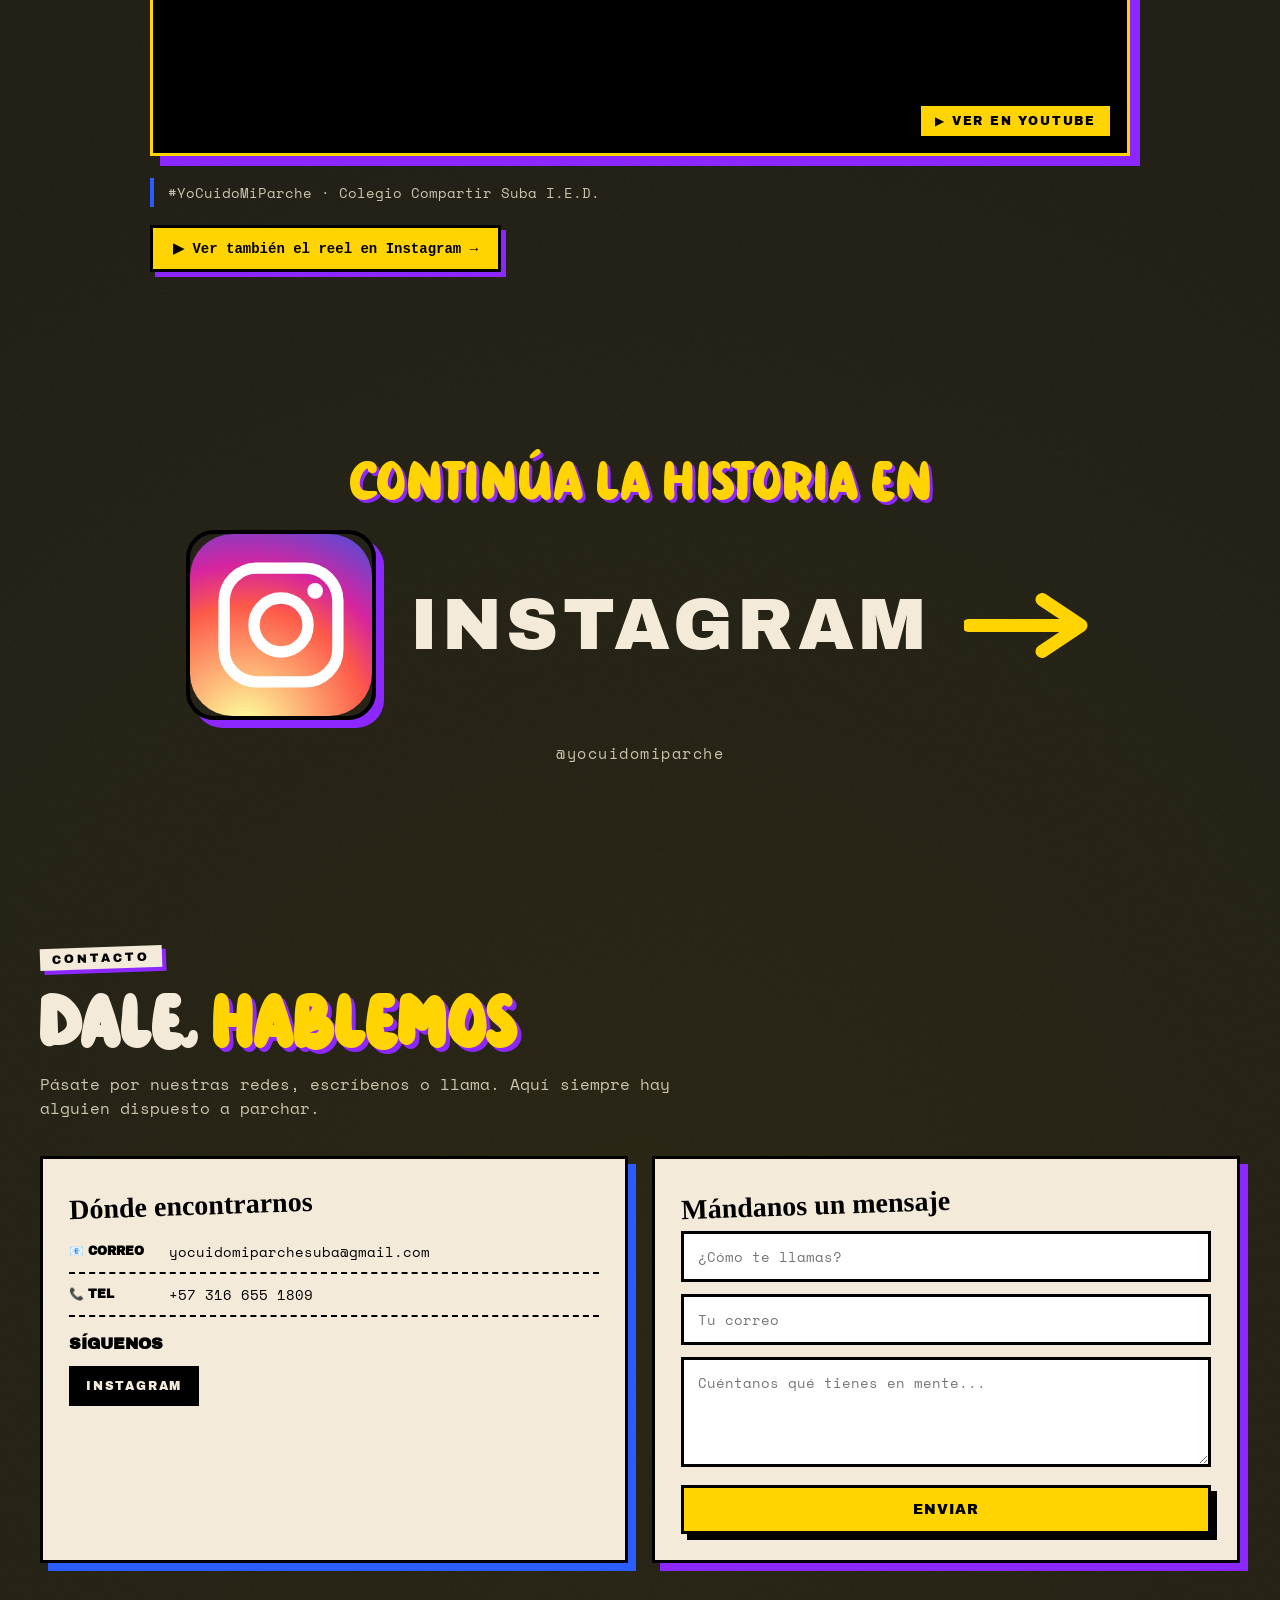
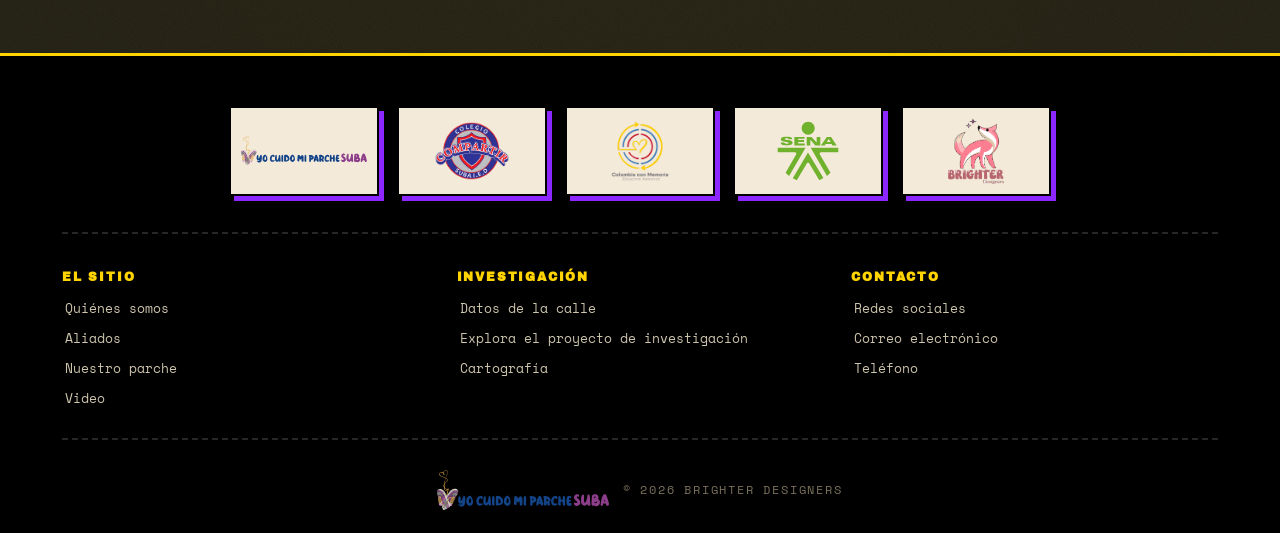
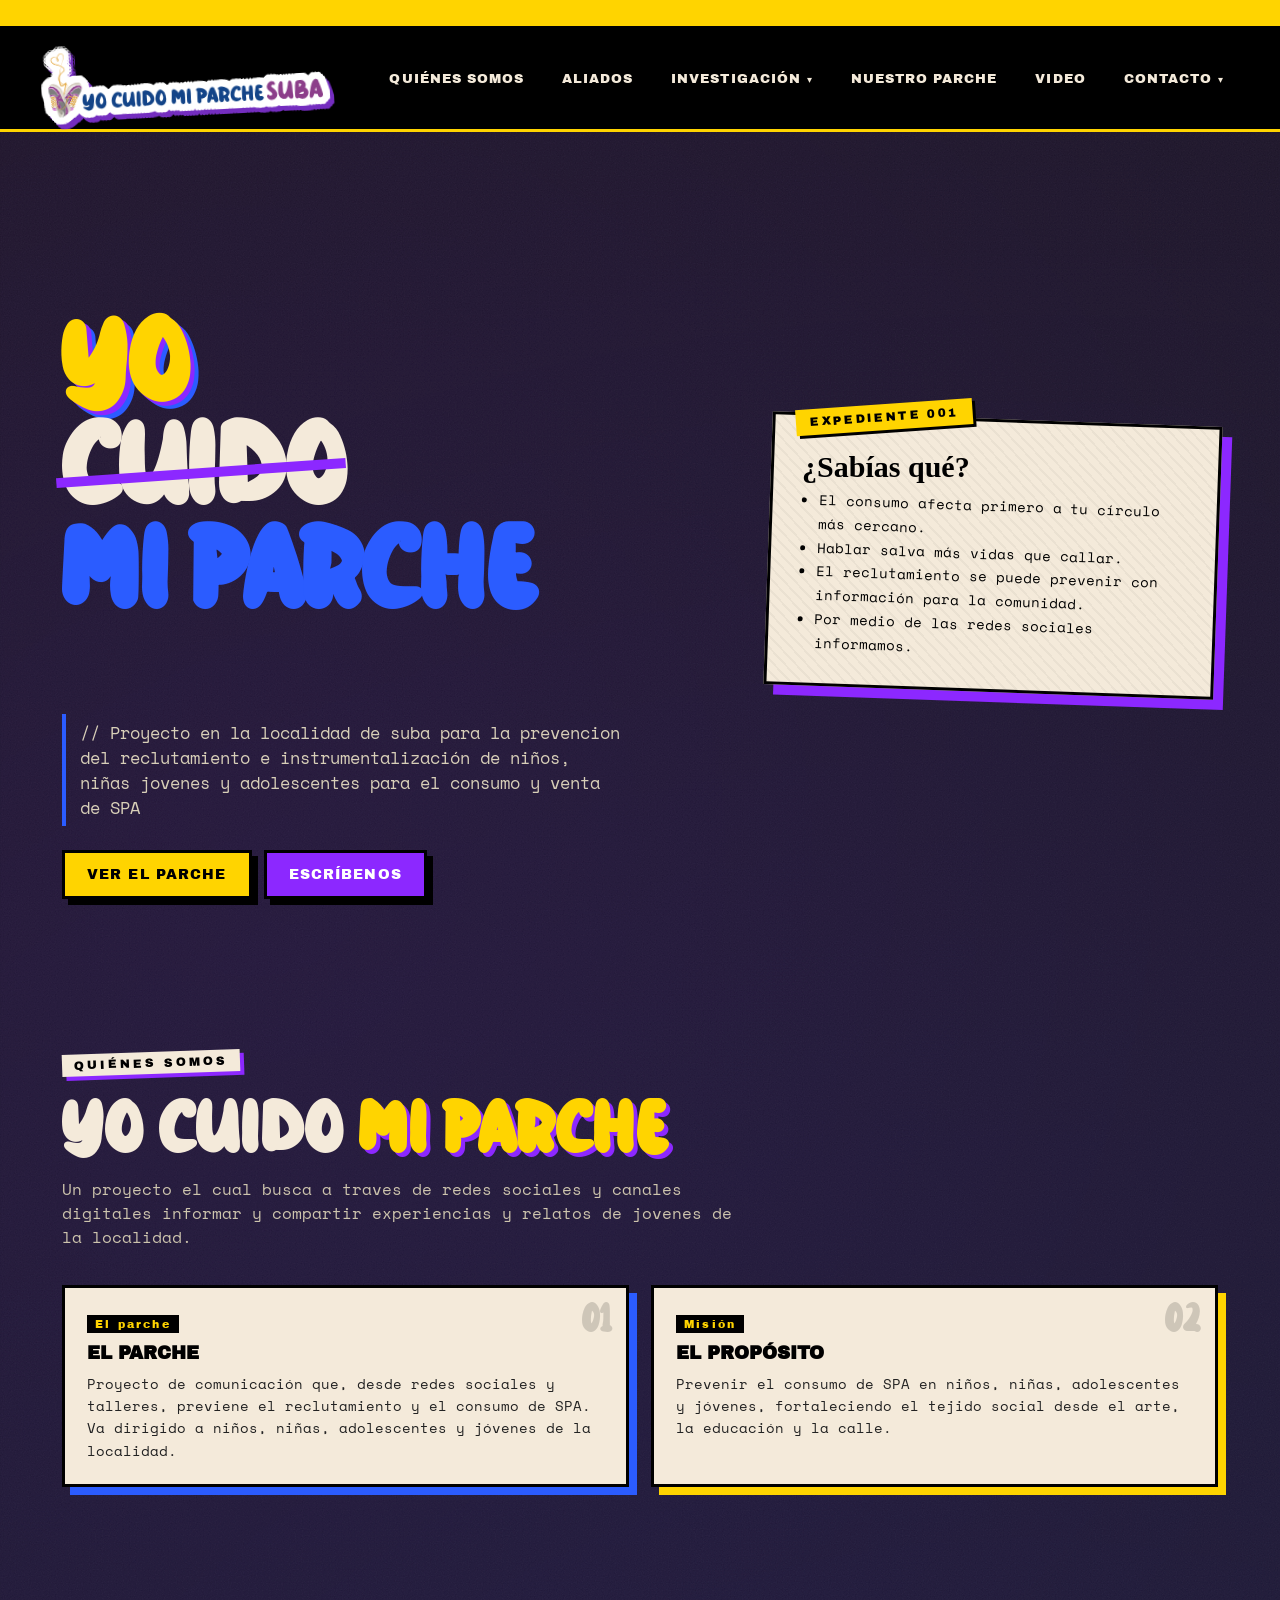
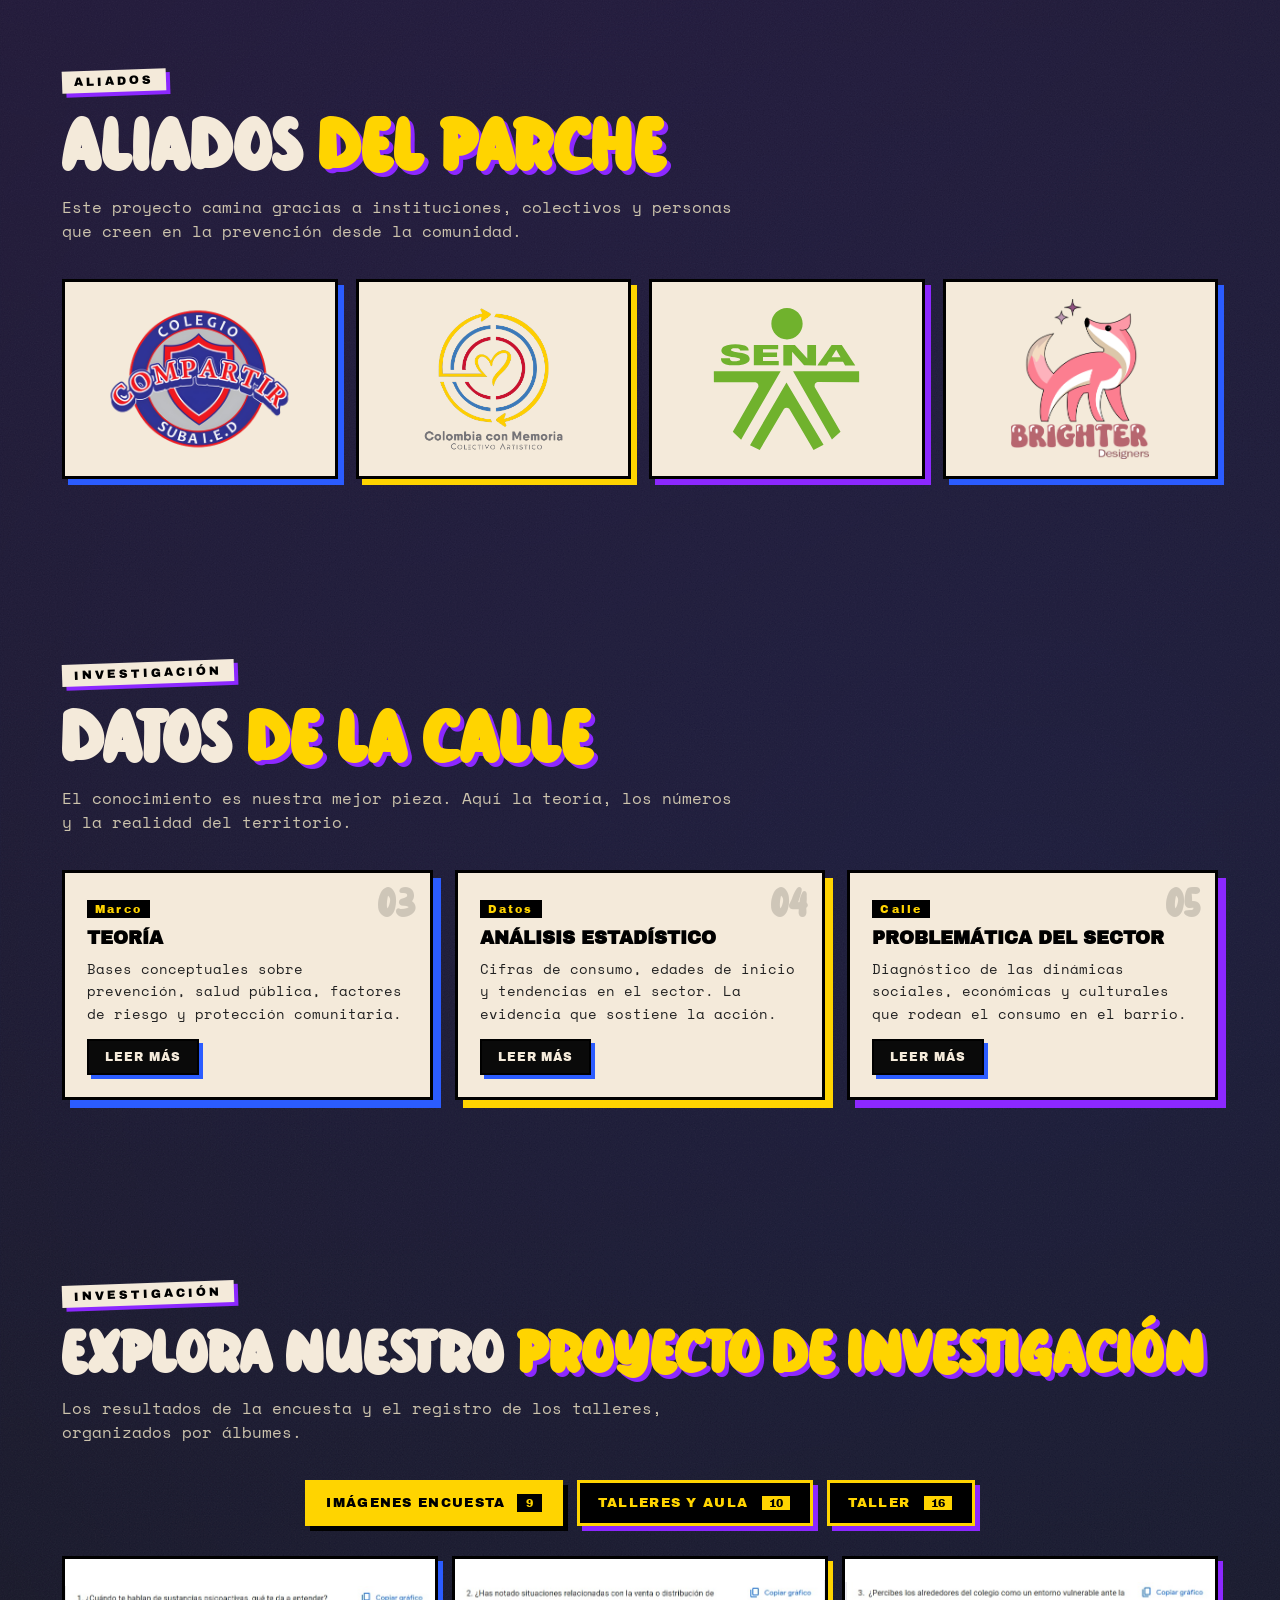
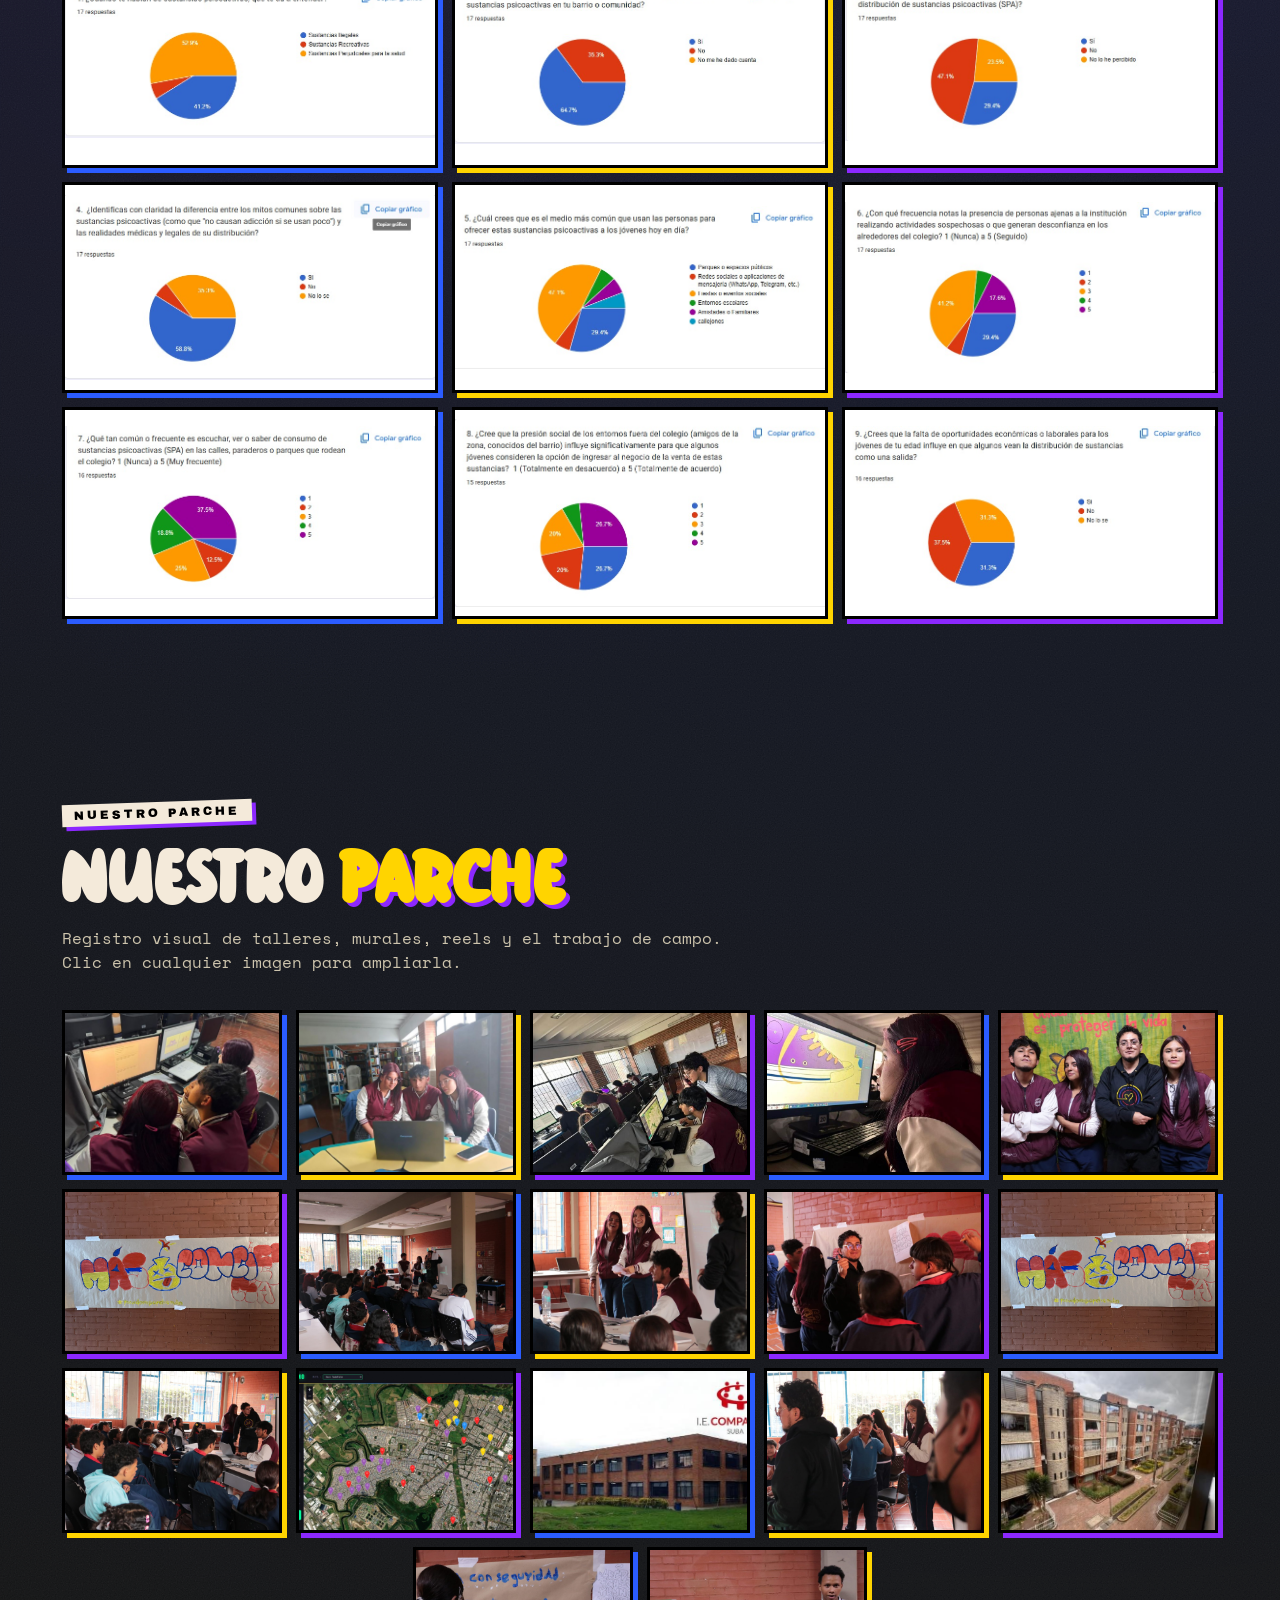
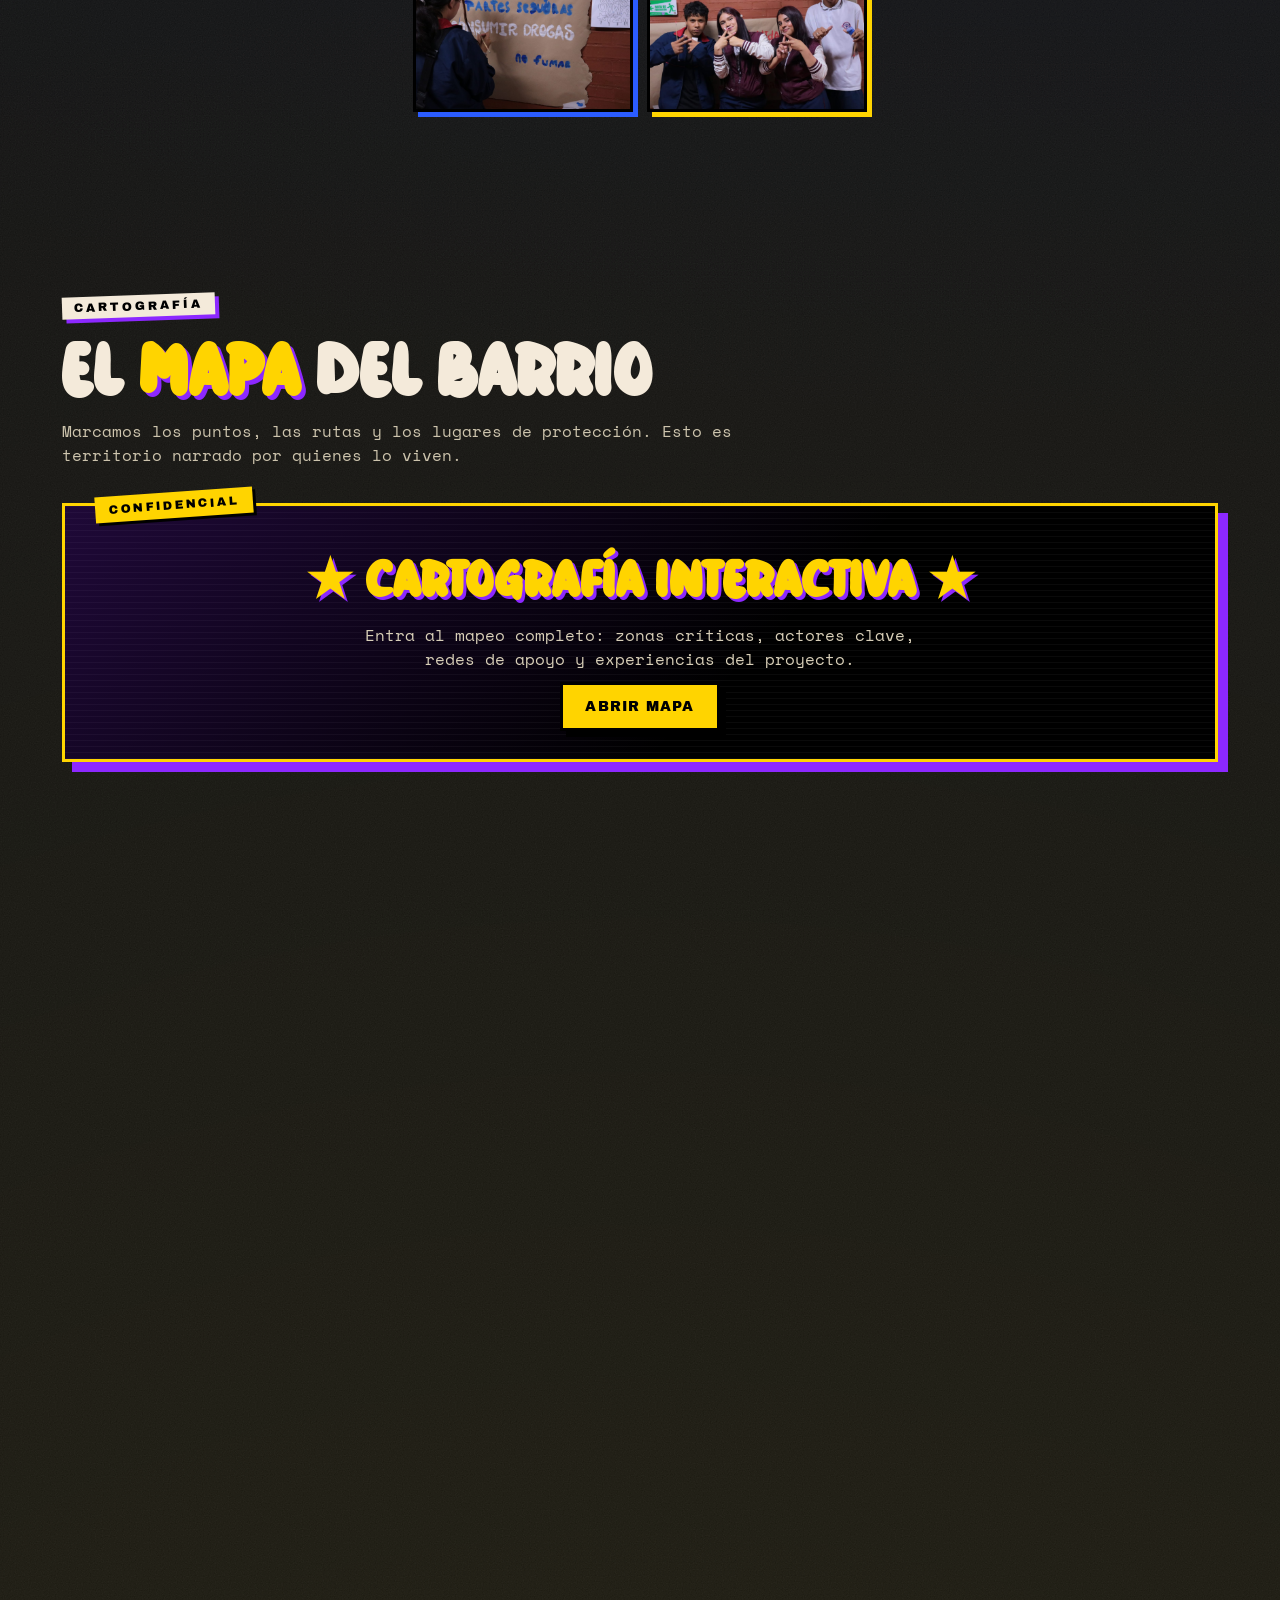
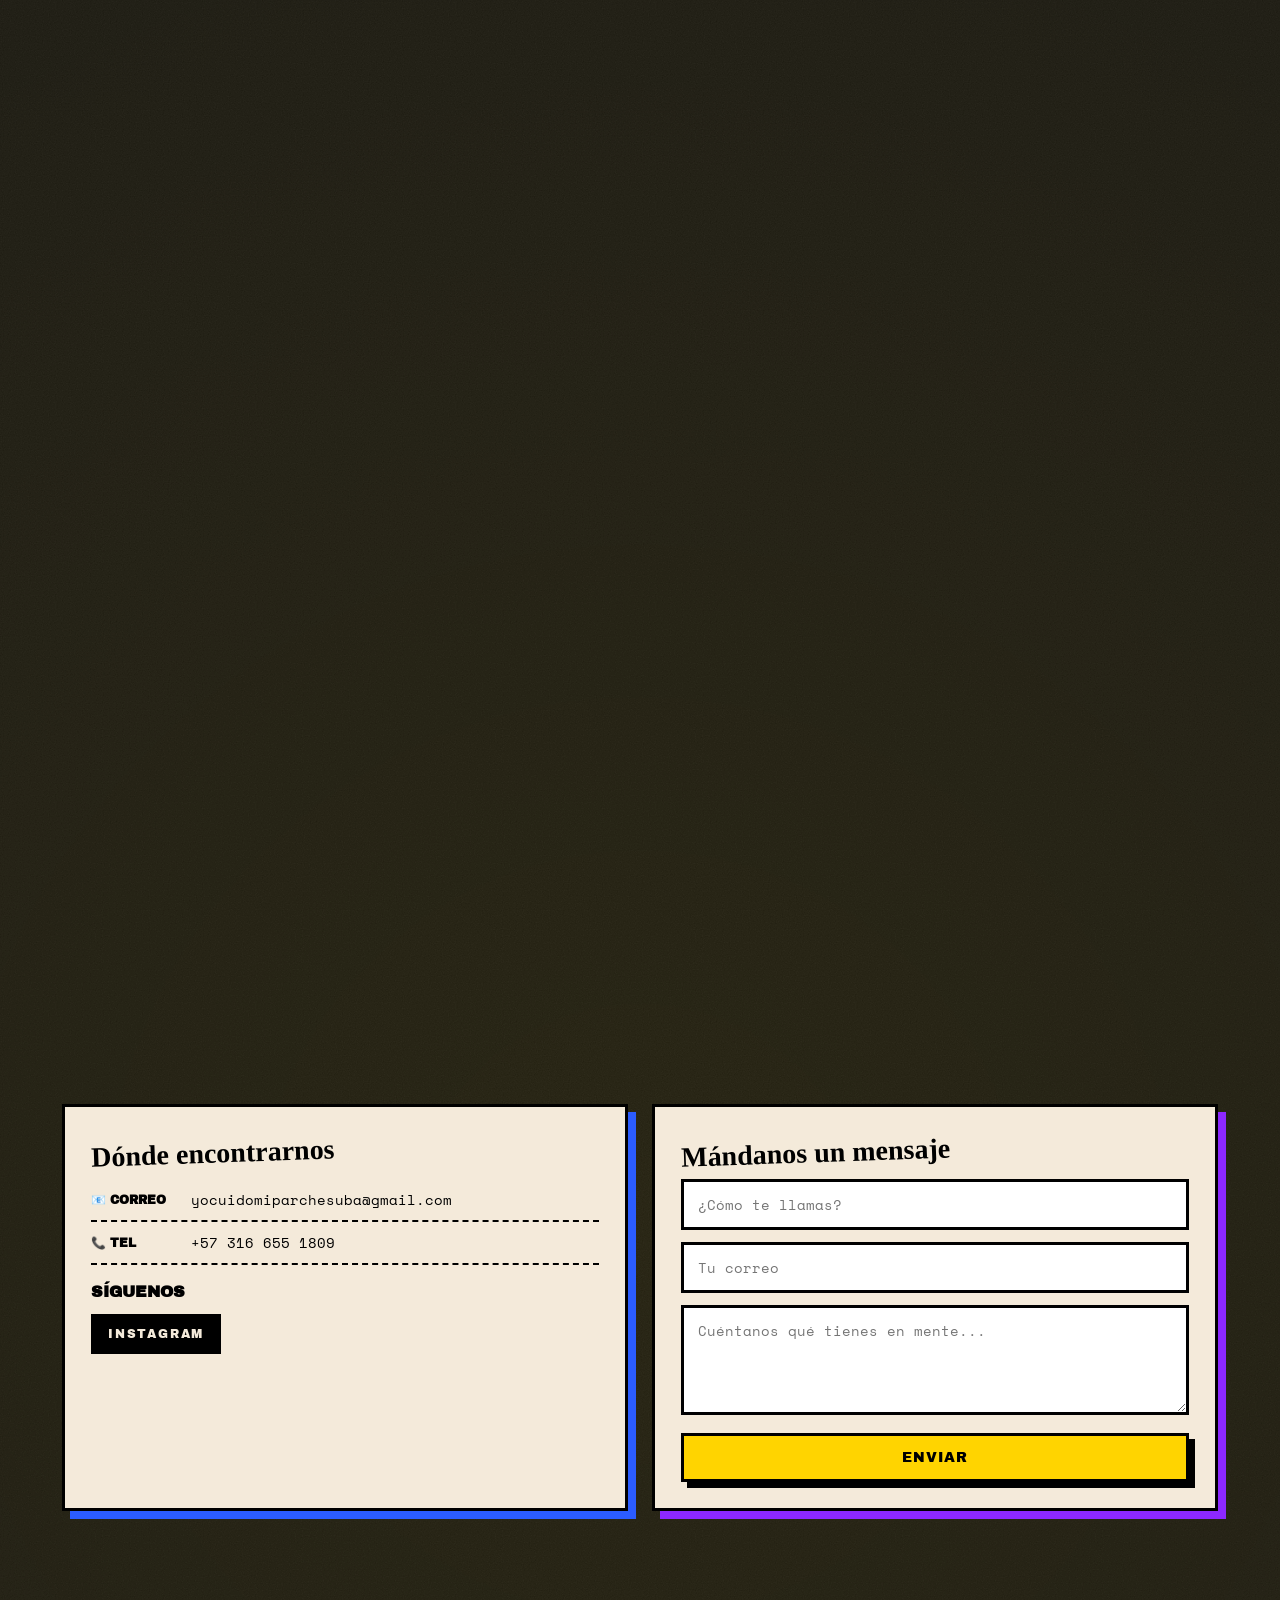
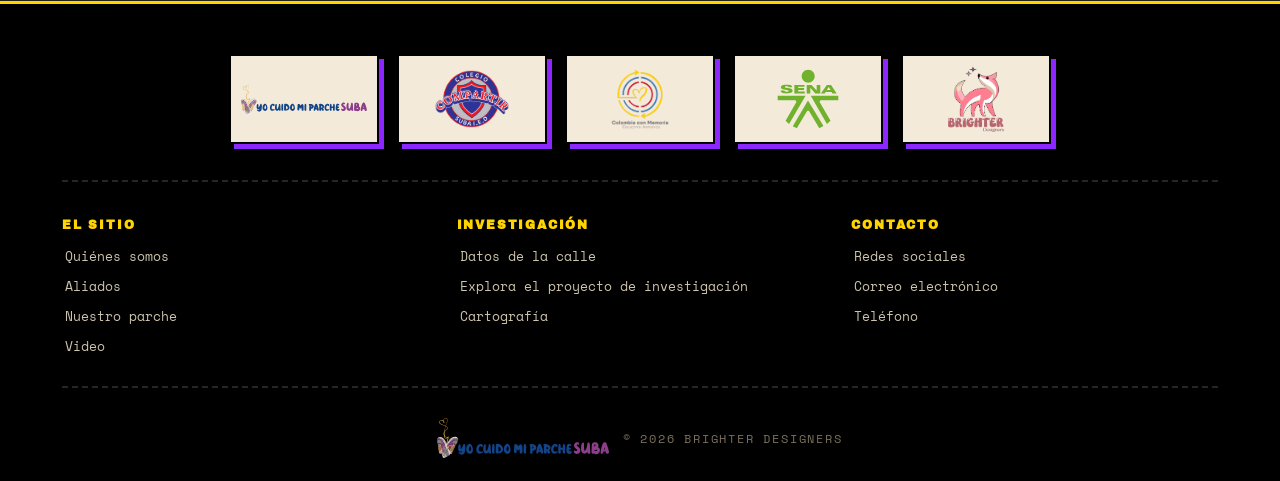
